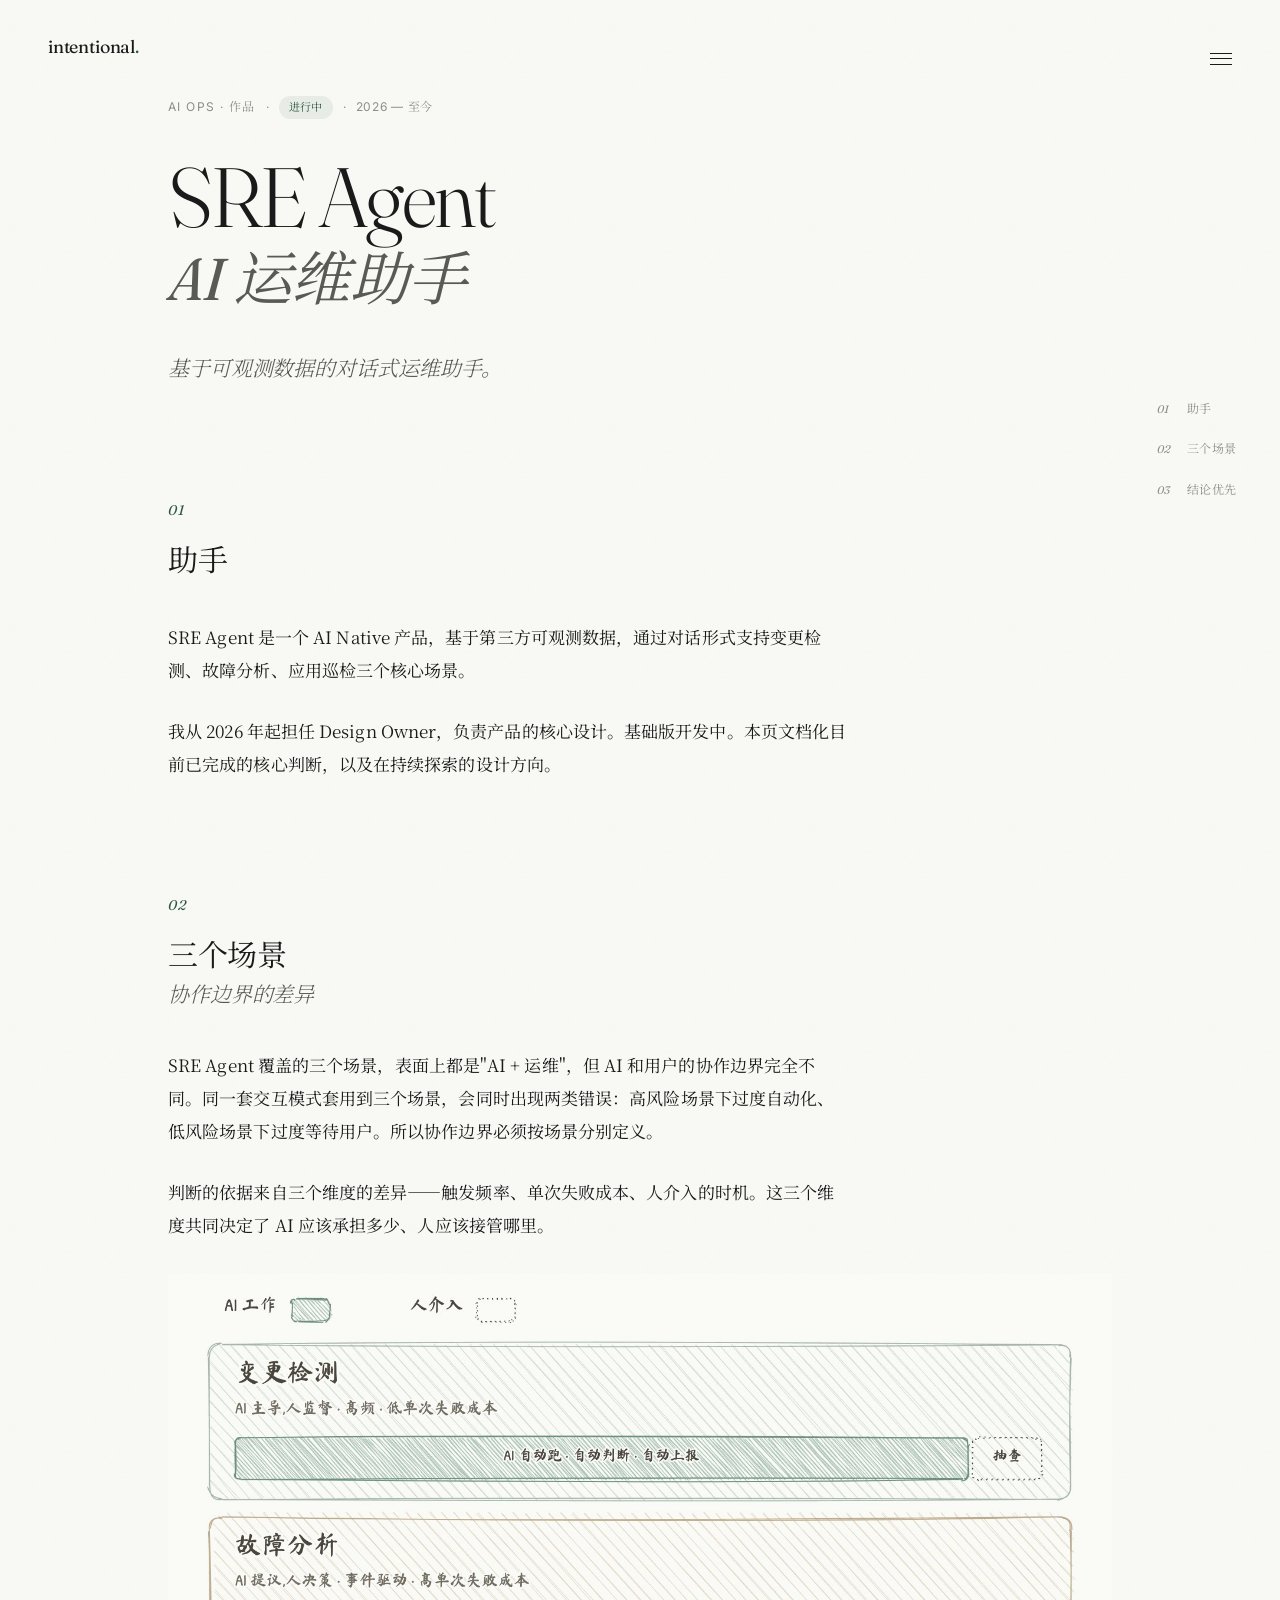
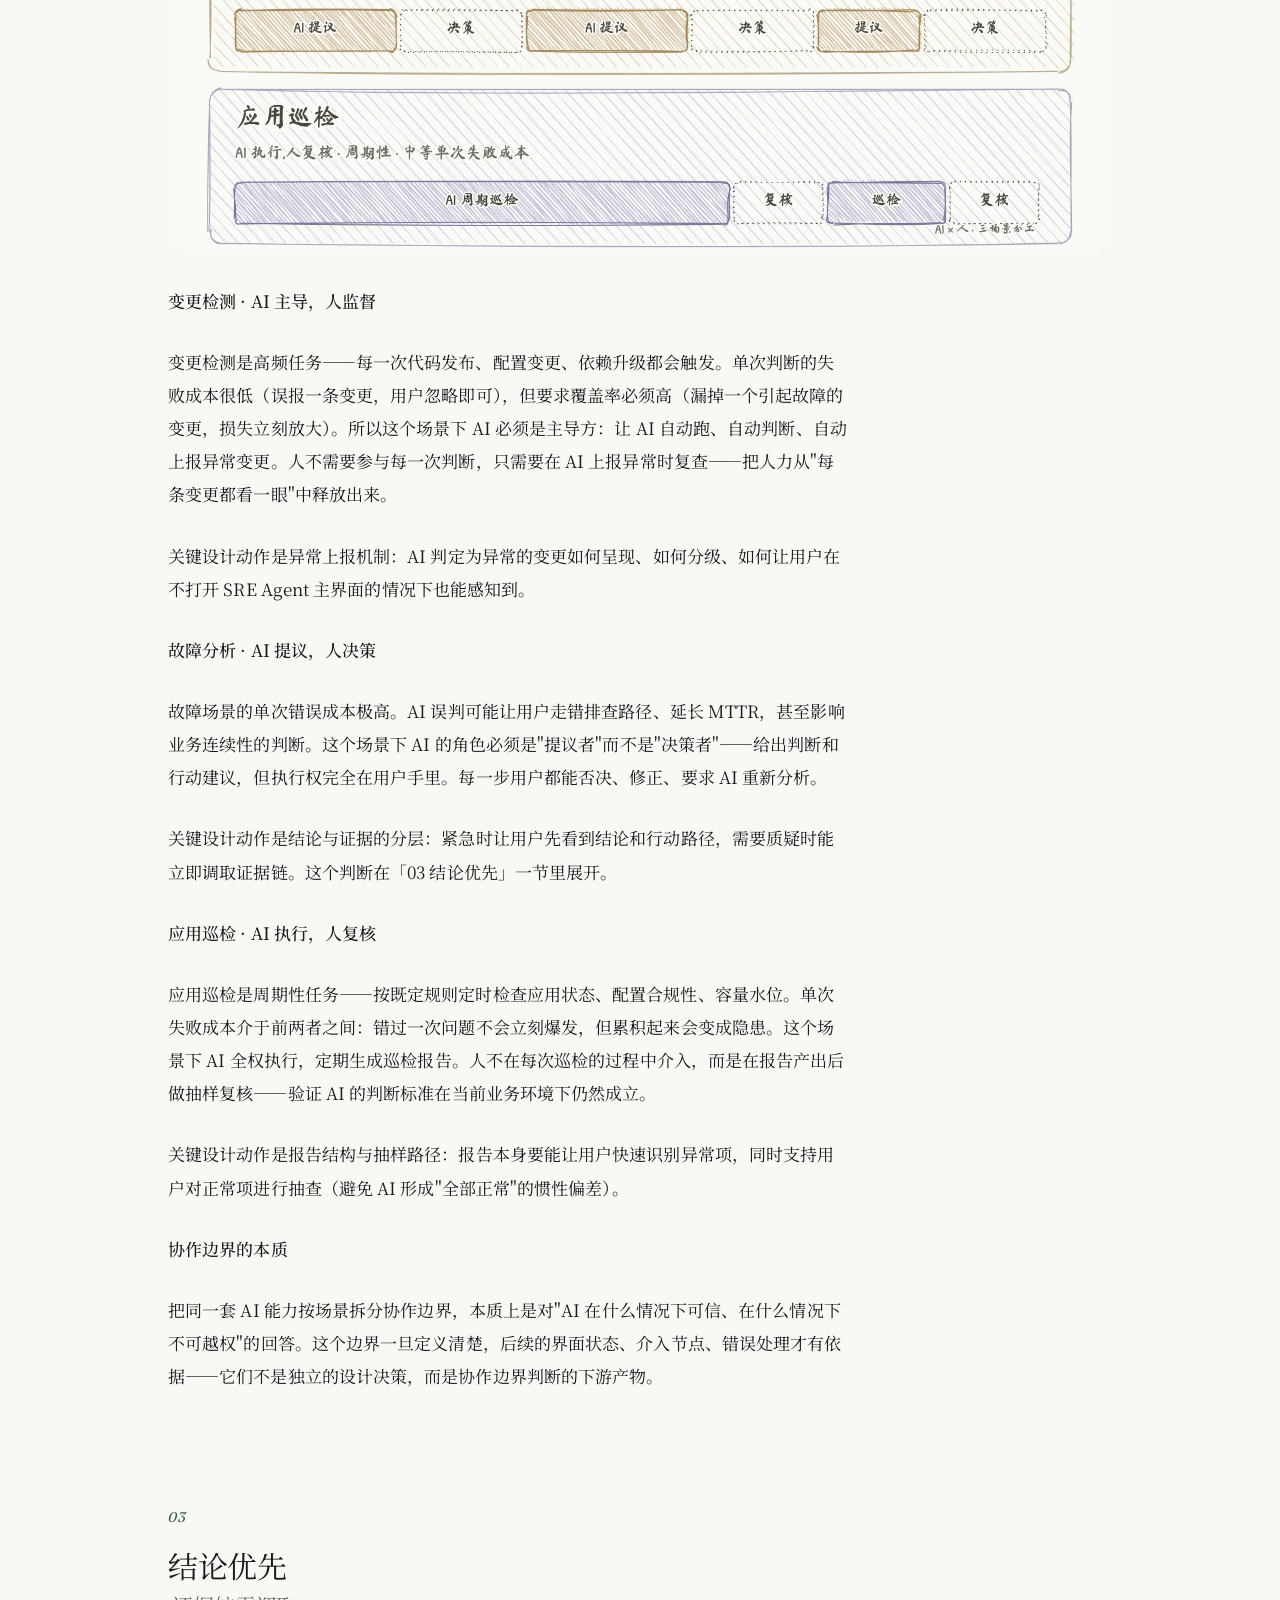
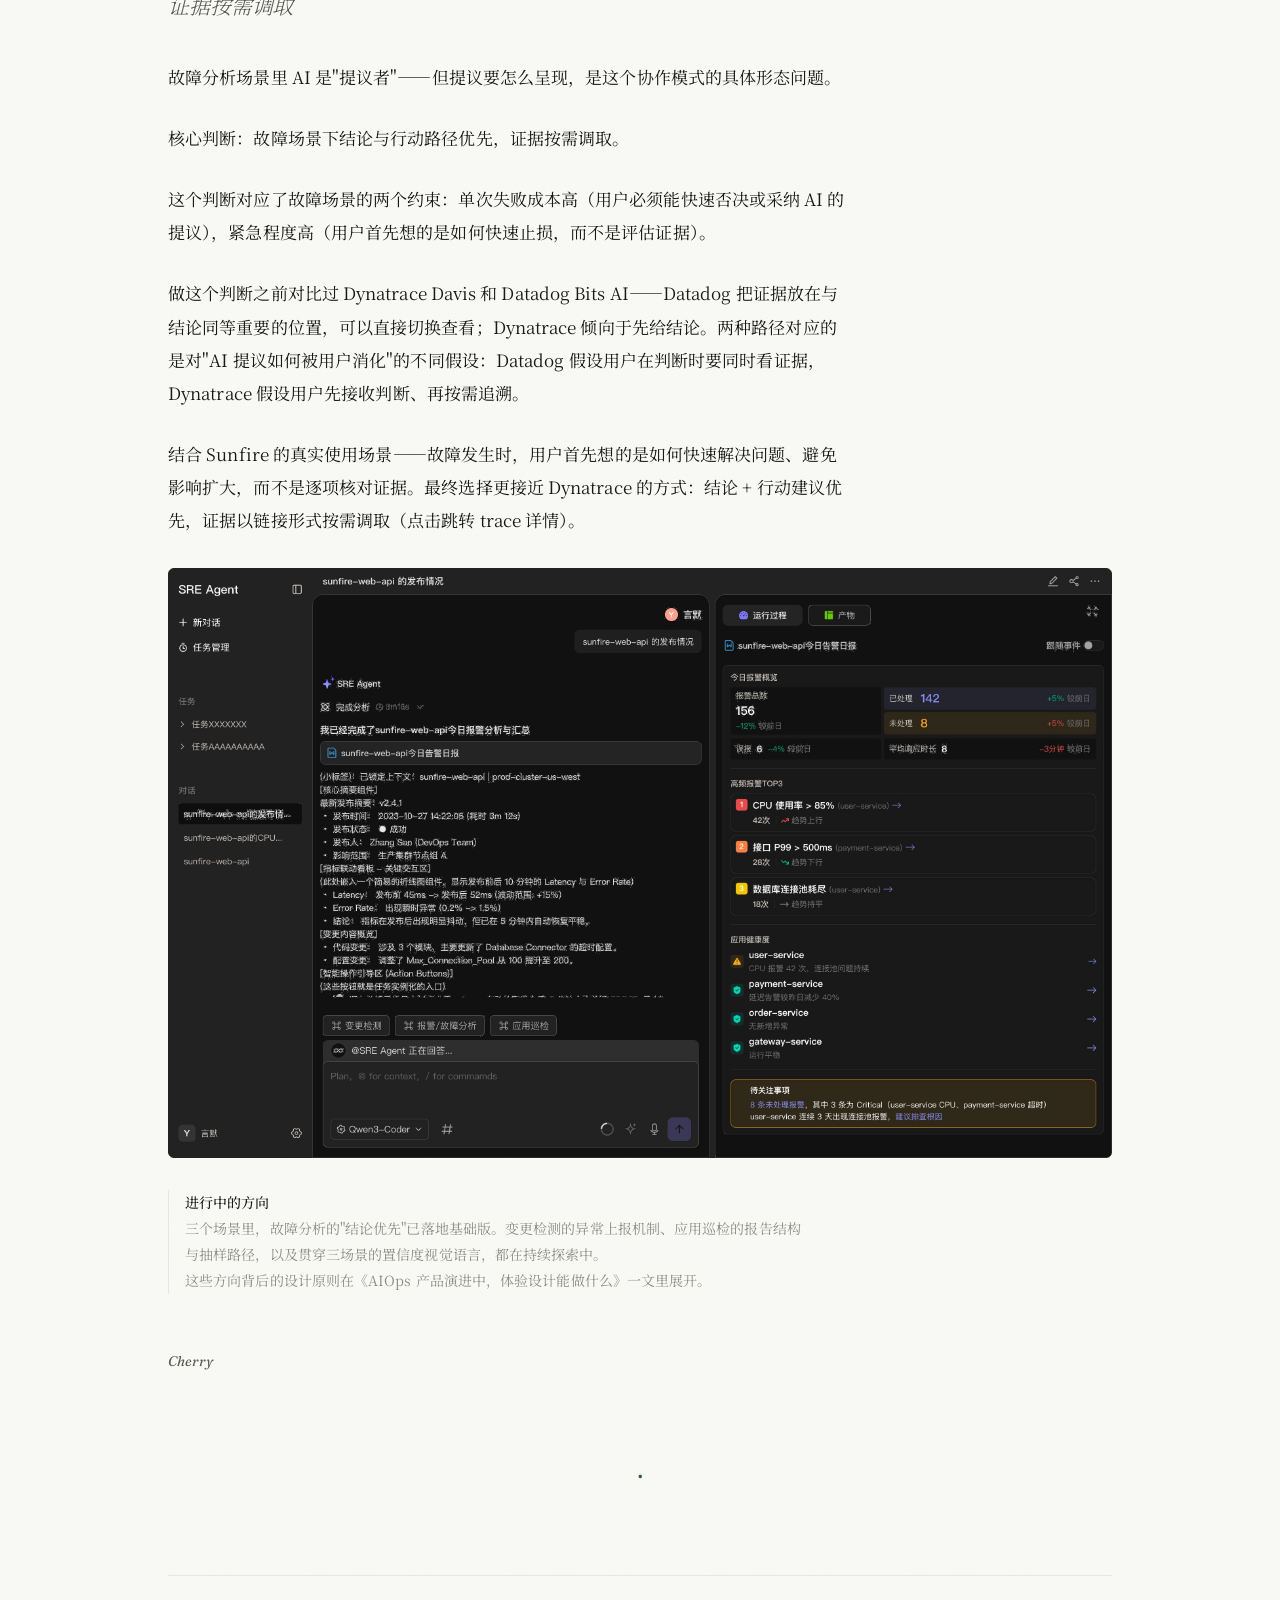
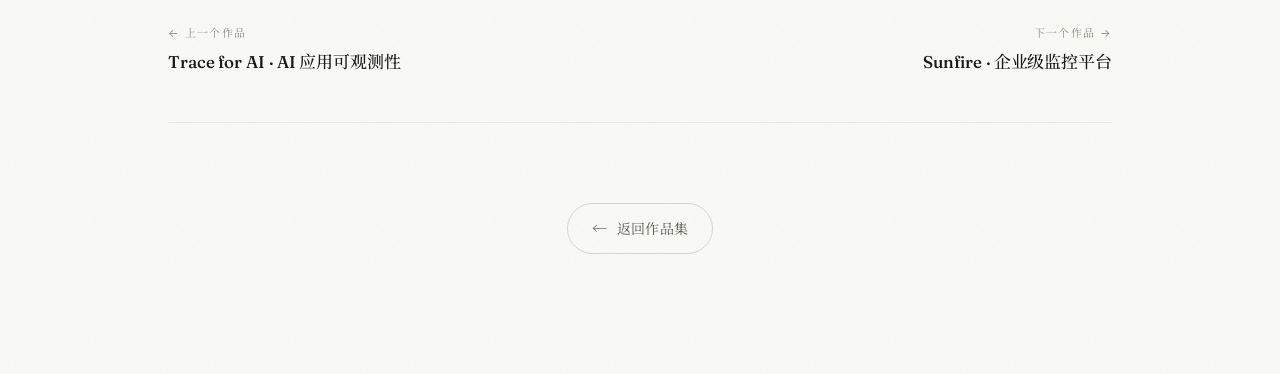
==== work/sre-agent.html @ ab7e5577 "Add files via upload" ====
<!DOCTYPE html>
<html lang="zh-CN">
<head>
  <meta charset="UTF-8">
  <meta name="viewport" content="width=device-width, initial-scale=1.0">
  <title>SRE Agent · AI 运维助手 · Cherry Ye</title>
  <meta name="description" content="基于可观测数据的对话式运维助手。重点设计 AI 结论与行动路径的可信表达。">
  <link rel="stylesheet" href="../assets/style.css">
</head>
<body id="top" class="article-body" data-progress="true">

  <!-- Navigation -->
  <nav class="nav" id="nav">
    <div class="container nav-inner">
      <a href="../index.html#top" class="nav-logo">
        <span class="nav-logo-en">intentional<span class="accent-dot">.</span></span>
        <span class="nav-logo-zh">充满意向的设计</span>
      </a>
      <button class="menu-toggle" id="menuToggle" aria-label="打开菜单" aria-expanded="false">
        <span></span>
        <span></span>
        <span></span>
      </button>
    </div>
  </nav>

  <!-- Floating menu overlay -->
  <div class="menu-overlay" id="menuOverlay" aria-hidden="true">
    <span class="menu-label">导航 / Menu</span>
    <div class="menu-center">
      <div class="menu-items">
        <a href="../index.html#top" class="menu-item">
          <span class="menu-zh">首页</span>
          <span class="menu-en">Home</span>
        </a>
        <a href="../index.html#work" class="menu-item">
          <span class="menu-zh">作品</span>
          <span class="menu-en">Work</span>
        </a>
        <a href="../index.html#writing" class="menu-item">
          <span class="menu-zh">文章</span>
          <span class="menu-en">Writing</span>
        </a>
        <a href="../index.html#about" class="menu-item">
          <span class="menu-zh">关于</span>
          <span class="menu-en">About</span>
        </a>
      </div>
    </div>
  </div>

  <!-- Right side TOC -->
  <aside class="article-toc work-toc" id="articleToc" aria-label="项目章节导航">
    <ul class="toc-list">
      <li><a href="#chapter-1" class="toc-link" data-target="chapter-1"><span class="toc-num">01</span><span class="toc-text">助手</span></a></li>
      <li><a href="#chapter-2" class="toc-link" data-target="chapter-2"><span class="toc-num">02</span><span class="toc-text">三个场景</span></a></li>
      <li><a href="#chapter-3" class="toc-link" data-target="chapter-3"><span class="toc-num">03</span><span class="toc-text">结论优先</span></a></li>
    </ul>
  </aside>

  <!-- Article -->
  <article class="article work-detail">
    <div class="article-container">

      <!-- Project Meta -->
      <div class="article-meta work-meta-row">
        <span class="article-category">AI Ops · 作品</span>
        <span class="meta-divider">·</span>
        <span class="meta-status">进行中</span>
        <span class="meta-divider">·</span>
        <span class="meta-time">2026 — 至今</span>
      </div>

      <!-- Title -->
      <h1 class="article-title">
        SRE Agent<br>
        <span class="article-title-sub">AI 运维助手</span>
      </h1>

      <!-- Lead -->
      <p class="article-lead">
        基于可观测数据的对话式运维助手。
      </p>

      <!-- Body -->
      <div class="article-body-content">

        <!-- Chapter 01 · 助手 -->
        <div class="judgment" id="chapter-1">
          <div class="judgment-number">01</div>
          <h2 class="judgment-title">助手</h2>
        </div>

        <p>SRE Agent 是一个 AI Native 产品，基于第三方可观测数据，通过对话形式支持变更检测、故障分析、应用巡检三个核心场景。</p>

        <p>我从 2026 年起担任 Design Owner，负责产品的核心设计。基础版开发中。本页文档化目前已完成的核心判断，以及在持续探索的设计方向。</p>

        <!-- Chapter 02 · 三个场景 -->
        <div class="judgment" id="chapter-2">
          <div class="judgment-number">02</div>
          <h2 class="judgment-title">三个场景<br><span class="chapter-subtitle">协作边界的差异</span></h2>
        </div>

        <p>SRE Agent 覆盖的三个场景，表面上都是"AI + 运维"，但 AI 和用户的协作边界完全不同。同一套交互模式套用到三个场景，会同时出现两类错误：高风险场景下过度自动化、低风险场景下过度等待用户。所以协作边界必须按场景分别定义。</p>

        <p>判断的依据来自三个维度的差异——触发频率、单次失败成本、人介入的时机。这三个维度共同决定了 AI 应该承担多少、人应该接管哪里。</p>

        <figure class="work-figure work-figure-wide work-figure-clean">
          <img src="../assets/images/work/sre-three-scenarios.png" alt="三个场景的协作边界对比：变更检测 AI 主导人监督、故障分析 AI 提议人决策、应用巡检 AI 执行人复核" loading="lazy">
        </figure>

        <p><strong>变更检测 · AI 主导，人监督</strong></p>

        <p>变更检测是高频任务——每一次代码发布、配置变更、依赖升级都会触发。单次判断的失败成本很低（误报一条变更，用户忽略即可），但要求覆盖率必须高（漏掉一个引起故障的变更，损失立刻放大）。所以这个场景下 AI 必须是主导方：让 AI 自动跑、自动判断、自动上报异常变更。人不需要参与每一次判断，只需要在 AI 上报异常时复查——把人力从"每条变更都看一眼"中释放出来。</p>

        <p>关键设计动作是异常上报机制：AI 判定为异常的变更如何呈现、如何分级、如何让用户在不打开 SRE Agent 主界面的情况下也能感知到。</p>

        <p><strong>故障分析 · AI 提议，人决策</strong></p>

        <p>故障场景的单次错误成本极高。AI 误判可能让用户走错排查路径、延长 MTTR，甚至影响业务连续性的判断。这个场景下 AI 的角色必须是"提议者"而不是"决策者"——给出判断和行动建议，但执行权完全在用户手里。每一步用户都能否决、修正、要求 AI 重新分析。</p>

        <p>关键设计动作是结论与证据的分层：紧急时让用户先看到结论和行动路径，需要质疑时能立即调取证据链。这个判断在「03 结论优先」一节里展开。</p>

        <p><strong>应用巡检 · AI 执行，人复核</strong></p>

        <p>应用巡检是周期性任务——按既定规则定时检查应用状态、配置合规性、容量水位。单次失败成本介于前两者之间：错过一次问题不会立刻爆发，但累积起来会变成隐患。这个场景下 AI 全权执行，定期生成巡检报告。人不在每次巡检的过程中介入，而是在报告产出后做抽样复核——验证 AI 的判断标准在当前业务环境下仍然成立。</p>

        <p>关键设计动作是报告结构与抽样路径：报告本身要能让用户快速识别异常项，同时支持用户对正常项进行抽查（避免 AI 形成"全部正常"的惯性偏差）。</p>

        <p><strong>协作边界的本质</strong></p>

        <p>把同一套 AI 能力按场景拆分协作边界，本质上是对"AI 在什么情况下可信、在什么情况下不可越权"的回答。这个边界一旦定义清楚，后续的界面状态、介入节点、错误处理才有依据——它们不是独立的设计决策，而是协作边界判断的下游产物。</p>

        <!-- Chapter 03 · 结论优先 -->
        <div class="judgment" id="chapter-3">
          <div class="judgment-number">03</div>
          <h2 class="judgment-title">结论优先<br><span class="chapter-subtitle">证据按需调取</span></h2>
        </div>

        <p>故障分析场景里 AI 是"提议者"——但提议要怎么呈现，是这个协作模式的具体形态问题。</p>

        <p>核心判断：故障场景下结论与行动路径优先，证据按需调取。</p>

        <p>这个判断对应了故障场景的两个约束：单次失败成本高（用户必须能快速否决或采纳 AI 的提议），紧急程度高（用户首先想的是如何快速止损，而不是评估证据）。</p>

        <p>做这个判断之前对比过 Dynatrace Davis 和 Datadog Bits AI——Datadog 把证据放在与结论同等重要的位置，可以直接切换查看；Dynatrace 倾向于先给结论。两种路径对应的是对"AI 提议如何被用户消化"的不同假设：Datadog 假设用户在判断时要同时看证据，Dynatrace 假设用户先接收判断、再按需追溯。</p>

        <p>结合 Sunfire 的真实使用场景——故障发生时，用户首先想的是如何快速解决问题、避免影响扩大，而不是逐项核对证据。最终选择更接近 Dynatrace 的方式：结论 + 行动建议优先，证据以链接形式按需调取（点击跳转 trace 详情）。</p>

        <!-- 分析报告页截图 -->
        <figure class="work-figure work-figure-wide work-figure-clean">
          <img src="../assets/images/work/sre-agent-report.png" alt="SRE Agent 分析报告页：结论与行动建议优先，证据链接按需调取，支持跳转 Trace 详情" loading="lazy">
        </figure>

        <p class="aside"><strong>进行中的方向</strong><br>
        三个场景里，故障分析的"结论优先"已落地基础版。变更检测的异常上报机制、应用巡检的报告结构与抽样路径，以及贯穿三场景的置信度视觉语言，都在持续探索中。<br>
        这些方向背后的设计原则在《AIOps 产品演进中，体验设计能做什么》一文里展开。</p>

      </div>


      <!-- Byline -->
      <div class="article-byline article-byline-end">
        <span class="byline-author">Cherry</span>
      </div>

      <!-- Article End -->
      <div class="article-end">
        <span class="end-mark">·</span>
      </div>

      <!-- Prev / Next work nav -->
      <nav class="work-nav" aria-label="作品切换">
        <a href="trace-for-ai.html" class="work-nav-link work-nav-prev">
          <span class="work-nav-direction">← 上一个作品</span>
          <span class="work-nav-title">Trace for AI · AI 应用可观测性</span>
        </a>
        <a href="sunfire.html" class="work-nav-link work-nav-next">
          <span class="work-nav-direction">下一个作品 →</span>
          <span class="work-nav-title">Sunfire · 企业级监控平台</span>
        </a>
      </nav>

      <!-- Back -->
      <div class="article-back">
        <a href="../index.html#work" class="back-link">
          <span class="back-arrow">←</span>
          <span>返回作品集</span>
        </a>
      </div>

    </div>
  </article>

  <script src="../assets/nav.js"></script>
  <script>
    const menuToggle = document.getElementById('menuToggle');
    const menuOverlay = document.getElementById('menuOverlay');

    function openMenu() {
      menuOverlay.classList.add('open');
      menuToggle.classList.add('active');
      menuToggle.setAttribute('aria-expanded', 'true');
      menuOverlay.setAttribute('aria-hidden', 'false');
      document.body.style.overflow = 'hidden';
    }
    function closeMenu() {
      menuOverlay.classList.remove('open');
      menuToggle.classList.remove('active');
      menuToggle.setAttribute('aria-expanded', 'false');
      menuOverlay.setAttribute('aria-hidden', 'true');
      document.body.style.overflow = '';
    }

    menuToggle.addEventListener('click', () => {
      if (menuOverlay.classList.contains('open')) closeMenu();
      else openMenu();
    });

    document.querySelectorAll('.menu-item').forEach(item => {
      item.addEventListener('click', () => setTimeout(closeMenu, 100));
    });

    document.addEventListener('keydown', (e) => {
      if (e.key === 'Escape' && menuOverlay.classList.contains('open')) closeMenu();
    });

    // TOC scroll spy
    const tocLinks = document.querySelectorAll('.toc-link');
    const sections = ['chapter-1', 'chapter-2', 'chapter-3', 'chapter-4']
      .map(id => document.getElementById(id))
      .filter(Boolean);

    function updateActiveSection() {
      const scrollPos = window.scrollY + window.innerHeight * 0.3;
      let activeId = null;
      sections.forEach(section => {
        if (section.offsetTop <= scrollPos) activeId = section.id;
      });
      tocLinks.forEach(link => {
        link.classList.toggle('active', link.dataset.target === activeId);
      });
    }
    window.addEventListener('scroll', updateActiveSection, { passive: true });
    updateActiveSection();
  </script>

</body>
</html>
---- assets/style.css ----
/* ============================================
   Cherry Ye — Personal Site
   ============================================ */

@import url('https://fonts.googleapis.com/css2?family=Fraunces:opsz,wght@9..144,300;9..144,400;9..144,500&family=Inter:wght@400;500&family=Noto+Serif+SC:wght@300;400;500&display=swap');

*, *::before, *::after {
  margin: 0;
  padding: 0;
  box-sizing: border-box;
}

html {
  scroll-behavior: smooth;
  -webkit-font-smoothing: antialiased;
  -moz-osx-font-smoothing: grayscale;
}

body {
  font-family: 'Inter', 'Noto Serif SC', -apple-system, BlinkMacSystemFont, sans-serif;
  font-size: 15px;
  line-height: 1.7;
  color: #1a1a1a;
  background-color: #fafaf7;
  background-image: url("data:image/svg+xml;utf8,<svg xmlns='http://www.w3.org/2000/svg' width='200' height='200'><filter id='n'><feTurbulence type='fractalNoise' baseFrequency='0.85' numOctaves='2' stitchTiles='stitch'/><feColorMatrix values='0 0 0 0 0.1, 0 0 0 0 0.1, 0 0 0 0 0.1, 0 0 0 0.025 0'/></filter><rect width='100%25' height='100%25' filter='url(%23n)'/></svg>");
}

:root {
  --text-primary: #1a1a1a;
  --text-secondary: #5a5a55;
  --text-tertiary: #8e8e87;
  --bg-primary: #fafaf7;
  --bg-elevated: #ffffff;
  --border: rgba(26, 26, 26, 0.08);
  --border-strong: rgba(26, 26, 26, 0.16);
  --accent: #2d5a3d;
  --serif: 'Fraunces', 'Noto Serif SC', Georgia, serif;
  --sans: 'Inter', 'Noto Serif SC', -apple-system, sans-serif;
  --container: 880px;
  --gutter: clamp(24px, 5vw, 48px);
}

.container {
  max-width: var(--container);
  margin: 0 auto;
  padding: 0 var(--gutter);
}

/* === Navigation === */
.nav {
  padding: 32px 0;
  position: fixed;
  top: 0;
  left: 0;
  right: 0;
  background: transparent;
  z-index: 100;
  border-bottom: 0.5px solid transparent;
  transform: translateY(0);
  transition: transform 0.35s ease, background 0.3s, border-color 0.3s;
}

/* Hidden state: 向下滚动时藏起来 */
.nav.hidden {
  transform: translateY(-100%);
}

.nav.scrolled {
  background-color: #fafaf7;
  background-image: url("data:image/svg+xml;utf8,<svg xmlns='http://www.w3.org/2000/svg' width='200' height='200'><filter id='n'><feTurbulence type='fractalNoise' baseFrequency='0.85' numOctaves='2' stitchTiles='stitch'/><feColorMatrix values='0 0 0 0 0.1, 0 0 0 0 0.1, 0 0 0 0 0.1, 0 0 0 0.025 0'/></filter><rect width='100%25' height='100%25' filter='url(%23n)'/></svg>");
  border-bottom-color: var(--border);
}

/* Hover trigger zone: 桌面端鼠标移到顶部 80px 区域唤醒导航 */
.nav-hover-zone {
  position: fixed;
  top: 0;
  left: 0;
  right: 0;
  height: 80px;
  z-index: 99;
  pointer-events: auto;
}

/* === Reading progress bar === */
.reading-progress {
  position: fixed;
  top: 0;
  left: 0;
  height: 1.5px;
  width: 0%;
  background: var(--accent);
  opacity: 0.5;
  z-index: 101;
  transition: width 0.1s linear;
  pointer-events: none;
}

/* Navigation spans full viewport width (logo left, menu right)
   override the .container max-width inside .nav */
.nav .container {
  max-width: none;
  padding: 0 clamp(20px, 4vw, 48px);
}

.nav-inner {
  display: flex;
  justify-content: space-between;
  align-items: baseline;
}

.nav-logo {
  display: inline-flex;
  align-items: baseline;
  text-decoration: none;
  cursor: pointer;
}

.nav-logo-en {
  font-family: var(--serif);
  font-size: clamp(17px, 1.4vw, 21px);
  font-weight: 400;
  letter-spacing: -0.01em;
  color: var(--text-primary);
}

/* === Theme accent: green dot and dash === */
.accent-dot,
.accent-dash {
  color: var(--accent);
}

.nav-logo-zh {
  font-size: 11.5px;
  color: var(--text-tertiary);
  letter-spacing: 0.01em;
  white-space: nowrap;
  overflow: hidden;
  max-width: 0;
  opacity: 0;
  margin-left: 0;
  transition:
    max-width 0.5s cubic-bezier(0.16, 1, 0.3, 1),
    opacity 0.35s ease 0.1s,
    margin-left 0.5s cubic-bezier(0.16, 1, 0.3, 1);
}

.nav-logo:hover .nav-logo-zh {
  max-width: 200px;
  opacity: 1;
  margin-left: 12px;
}

/* Mobile: keep logo minimal, no Chinese reveal on touch devices */
@media (hover: none) {
  .nav-logo-zh {
    display: none;
  }
}

/* === Menu icon === */
.menu-toggle {
  display: flex;
  flex-direction: column;
  gap: 5px;
  padding: 8px;
  margin-right: -8px;
  background: transparent;
  border: 0;
  cursor: pointer;
  position: relative;
  z-index: 110; /* above overlay */
}

.menu-toggle span {
  display: block;
  width: 22px;
  height: 0.5px;
  background: var(--text-primary);
  transition: all 0.3s ease;
}

.menu-toggle.active span:nth-child(1) {
  transform: translateY(5.5px) rotate(45deg);
}

.menu-toggle.active span:nth-child(2) {
  opacity: 0;
}

.menu-toggle.active span:nth-child(3) {
  transform: translateY(-5.5px) rotate(-45deg);
}

/* === Floating menu overlay === */
.menu-overlay {
  position: fixed;
  top: 80px;
  left: 16px;
  right: 16px;
  bottom: 16px;
  background: rgba(250, 250, 247, 0.82);
  backdrop-filter: saturate(180%) blur(24px);
  -webkit-backdrop-filter: saturate(180%) blur(24px);
  border: 0.5px solid rgba(26, 26, 26, 0.06);
  border-radius: 18px;
  z-index: 105;
  box-shadow:
    0 1px 1px rgba(26, 26, 26, 0.02),
    0 8px 24px rgba(26, 26, 26, 0.04);
  display: flex;
  flex-direction: column;
  opacity: 0;
  visibility: hidden;
  transform: translateY(-8px);
  transition: opacity 0.35s cubic-bezier(0.16, 1, 0.3, 1),
              transform 0.35s cubic-bezier(0.16, 1, 0.3, 1),
              visibility 0s linear 0.35s;
}

.menu-overlay.open {
  opacity: 1;
  visibility: visible;
  transform: translateY(0);
  transition: opacity 0.35s cubic-bezier(0.16, 1, 0.3, 1),
              transform 0.35s cubic-bezier(0.16, 1, 0.3, 1),
              visibility 0s linear 0s;
}

.menu-label {
  font-size: 11px;
  letter-spacing: 0.12em;
  text-transform: uppercase;
  color: var(--text-tertiary);
  padding: 24px 28px;
}

.menu-center {
  flex: 1;
  display: flex;
  flex-direction: column;
  justify-content: center;
  align-items: center;
  padding: 0 28px 56px;
}

.menu-items {
  display: flex;
  flex-direction: column;
  width: 100%;
  max-width: 300px;
}

.menu-item {
  display: flex;
  align-items: baseline;
  gap: 10px;
  padding: 16px 4px;
  border-bottom: 0.5px solid rgba(26, 26, 26, 0.08);
  text-decoration: none;
  color: inherit;
  cursor: pointer;
  transition: padding 0.3s ease;
}

.menu-item:last-child {
  border-bottom: 0;
}

.menu-item:hover {
  padding-left: 12px;
}

.menu-zh {
  font-family: var(--serif);
  font-size: 22px;
  font-weight: 400;
  letter-spacing: -0.01em;
  color: var(--text-primary);
  line-height: 1.2;
}

.menu-en {
  font-family: var(--serif);
  font-size: 12px;
  font-style: italic;
  font-weight: 400;
  color: var(--text-tertiary);
  letter-spacing: 0.04em;
  position: relative;
  top: -2px;
}

/* === Hero === */
.hero {
  padding: 120px 0 88px;
  position: relative;
}

.hero-eyebrow {
  font-size: 12px;
  letter-spacing: 0.12em;
  text-transform: uppercase;
  color: var(--text-tertiary);
  margin-bottom: 40px;
  display: flex;
  align-items: center;
  gap: 12px;
}

.hero-eyebrow::before {
  content: '';
  width: 24px;
  height: 0.5px;
  background: var(--text-tertiary);
}

.hero-headline {
  font-family: var(--serif);
  font-size: clamp(34px, 5.5vw, 56px);
  font-weight: 300;
  line-height: 1.18;
  letter-spacing: -0.025em;
  color: var(--text-primary);
  margin-bottom: 36px;
  max-width: 720px;
}

.hero-headline em {
  font-style: italic;
  font-weight: 400;
  margin-left: 0.25em;
}

.hero-sub {
  font-size: 16px;
  line-height: 1.85;
  color: var(--text-secondary);
  max-width: 600px;
  margin-bottom: 48px;
}

.hero-tags {
  display: flex;
  gap: 8px;
  flex-wrap: wrap;
  margin-bottom: 64px;
}

.tag {
  font-size: 12px;
  padding: 6px 14px;
  border: 0.5px solid var(--border-strong);
  border-radius: 100px;
  color: var(--text-secondary);
  letter-spacing: 0.02em;
}

/* === Latest article === */
.latest {
  display: inline-flex;
  align-items: center;
  gap: 14px;
  padding: 14px 22px 14px 18px;
  background: var(--bg-elevated);
  border: 0.5px solid var(--border);
  border-radius: 100px;
  text-decoration: none;
  color: inherit;
  transition: all 0.25s ease;
  max-width: 100%;
}

.latest:hover {
  border-color: var(--border-strong);
  transform: translateY(-1px);
}

.latest-label {
  font-size: 11px;
  letter-spacing: 0.1em;
  text-transform: uppercase;
  color: var(--text-tertiary);
  padding-right: 14px;
  border-right: 0.5px solid var(--border);
  white-space: nowrap;
}

.latest-title {
  font-size: 14px;
  color: var(--text-primary);
  white-space: nowrap;
  overflow: hidden;
  text-overflow: ellipsis;
}

.latest-arrow {
  font-size: 14px;
  color: var(--text-tertiary);
  transition: transform 0.25s;
}

.latest:hover .latest-arrow {
  transform: translateX(3px);
  color: var(--text-primary);
}

/* === Sections === */
.section {
  padding: 96px 0;
  border-top: 0.5px solid var(--border);
}

.section-header {
  display: flex;
  align-items: baseline;
  justify-content: space-between;
  margin-bottom: 56px;
  flex-wrap: wrap;
  gap: 16px;
}

.section-label {
  font-size: 12px;
  letter-spacing: 0.12em;
  text-transform: uppercase;
  color: var(--text-tertiary);
}

.section-intro {
  font-family: var(--serif);
  font-size: 15px;
  font-weight: 300;
  color: var(--text-secondary);
  max-width: 420px;
  text-align: right;
  line-height: 1.65;
  letter-spacing: 0.01em;
}

/* === Work === */
.work-list { display: grid; gap: 0; }

.work-item {
  padding: 40px 0;
  border-top: 0.5px solid var(--border);
  display: grid;
  grid-template-columns: 120px 1fr 180px 24px;
  gap: 32px;
  align-items: center;
  text-decoration: none;
  color: inherit;
  transition: opacity 0.25s;
  position: relative;
}

.work-item:last-child { border-bottom: 0.5px solid var(--border); }

.work-item::before {
  content: '';
  position: absolute;
  left: -16px;
  top: 0;
  bottom: 0;
  width: 2px;
  background: var(--text-primary);
  opacity: 0;
  transition: opacity 0.25s;
}

.work-item:hover::before { opacity: 1; }
.work-item:hover .work-title { transform: translateX(4px); }
.work-item:hover .work-thumb { transform: translateY(-2px); border-color: var(--border-strong); }

.work-meta {
  display: flex;
  flex-direction: column;
  gap: 10px;
  padding-top: 4px;
}

.work-type {
  font-size: 12px;
  color: var(--text-tertiary);
  letter-spacing: 0.04em;
  text-transform: uppercase;
}

.work-status {
  font-size: 11px;
  padding: 3px 10px;
  border-radius: 100px;
  background: rgba(26, 26, 26, 0.05);
  color: var(--text-secondary);
  align-self: flex-start;
  letter-spacing: 0.02em;
}

.work-status.live {
  background: rgba(33, 92, 51, 0.08);
  color: #2d5a3d;
}

.work-content { min-width: 0; }

.work-title {
  font-family: var(--serif);
  font-size: 26px;
  font-weight: 400;
  line-height: 1.25;
  color: var(--text-primary);
  margin-bottom: 14px;
  letter-spacing: -0.015em;
  transition: transform 0.25s ease;
}

.work-desc {
  font-size: 14.5px;
  line-height: 1.7;
  color: var(--text-secondary);
}

.work-thumb {
  width: 100%;
  aspect-ratio: 16 / 10;
  border-radius: 6px;
  background: var(--bg-elevated);
  border: 0.5px solid var(--border);
  overflow: hidden;
  position: relative;
  transition: all 0.3s ease;
}

.work-thumb img {
  width: 100%;
  height: 100%;
  object-fit: cover;
  display: block;
}

/* Placeholder for missing images */
.work-thumb-placeholder {
  width: 100%;
  height: 100%;
  display: flex;
  align-items: center;
  justify-content: center;
  font-size: 11px;
  color: var(--text-tertiary);
  letter-spacing: 0.04em;
  text-transform: uppercase;
  background: repeating-linear-gradient(
    45deg,
    transparent,
    transparent 8px,
    rgba(26,26,26,0.025) 8px,
    rgba(26,26,26,0.025) 16px
  );
}

.work-arrow {
  font-family: var(--serif);
  font-size: 20px;
  color: var(--text-tertiary);
  transition: all 0.25s;
}

.work-item:hover .work-arrow {
  color: var(--text-primary);
  transform: translate(2px, -2px);
}

/* === Writing === */
.writing-list { display: grid; gap: 0; }

.writing-item {
  padding: 28px 0;
  border-top: 0.5px solid var(--border);
  display: grid;
  grid-template-columns: 1fr auto;
  gap: 24px;
  align-items: center;
  text-decoration: none;
  color: inherit;
  transition: all 0.25s;
}

.writing-item:last-child { border-bottom: 0.5px solid var(--border); }
.writing-item:hover .writing-title { color: var(--text-secondary); }

.writing-title {
  font-family: var(--serif);
  font-size: 20px;
  font-weight: 400;
  line-height: 1.35;
  color: var(--text-primary);
  margin-bottom: 6px;
  letter-spacing: -0.01em;
  transition: color 0.25s;
}

.writing-sub {
  font-size: 13px;
  color: var(--text-tertiary);
  letter-spacing: 0.02em;
}

.writing-status {
  font-size: 11px;
  padding: 3px 10px;
  border-radius: 100px;
  background: rgba(26, 26, 26, 0.05);
  color: var(--text-secondary);
  letter-spacing: 0.02em;
  white-space: nowrap;
}

.writing-status.new {
  background: rgba(33, 92, 51, 0.08);
  color: #2d5a3d;
}

/* === Design Philosophy === */
.philosophy {
  padding: 16px 0 64px;
  margin-bottom: 64px;
  border-bottom: 0.5px solid var(--border);
}

.philosophy-label {
  font-size: 12px;
  letter-spacing: 0.12em;
  text-transform: uppercase;
  color: var(--text-tertiary);
  margin-bottom: 32px;
  display: flex;
  align-items: center;
  gap: 12px;
}

.philosophy-label::before {
  content: '';
  width: 24px;
  height: 0.5px;
  background: var(--text-tertiary);
}

.philosophy-keyword {
  font-family: var(--serif);
  font-size: clamp(40px, 5vw, 56px);
  font-weight: 300;
  letter-spacing: -0.03em;
  color: var(--text-primary);
  margin-bottom: 48px;
  line-height: 1;
}

.philosophy-process {
  display: flex;
  flex-direction: column;
  gap: 6px;
  max-width: 520px;
}

.process-line {
  font-family: var(--serif);
  font-size: 22px;
  font-weight: 300;
  line-height: 1.55;
  color: var(--text-primary);
  letter-spacing: -0.005em;
}

.process-line.last {
  font-style: italic;
  font-weight: 400;
  color: #2d5a3d;
  margin-top: 8px;
}

/* === About === */
.about-grid {
  display: grid;
  grid-template-columns: 1fr 1fr;
  gap: 80px;
}

.about-block h3 {
  font-size: 12px;
  letter-spacing: 0.12em;
  text-transform: uppercase;
  color: var(--text-tertiary);
  font-weight: 400;
  margin-bottom: 24px;
}

.exp-item {
  margin-bottom: 24px;
  padding-bottom: 24px;
  border-bottom: 0.5px solid var(--border);
}

.exp-item:last-child {
  border-bottom: 0;
  margin-bottom: 0;
  padding-bottom: 0;
}

.exp-role {
  font-family: var(--serif);
  font-size: 17px;
  font-weight: 400;
  color: var(--text-primary);
  margin-bottom: 4px;
  letter-spacing: -0.005em;
}

.exp-meta {
  font-size: 13px;
  color: var(--text-tertiary);
  line-height: 1.6;
}

.skills-text {
  font-size: 14.5px;
  line-height: 1.85;
  color: var(--text-secondary);
}

.skills-text strong {
  font-weight: 500;
  color: var(--text-primary);
}

.skills-learning {
  font-size: 13px;
  color: var(--text-tertiary);
  letter-spacing: 0.01em;
}

.skills-divider {
  height: 0.5px;
  background: var(--border);
  margin: 24px 0;
}

.edu-text {
  font-size: 13px;
  line-height: 1.8;
  color: var(--text-tertiary);
}

/* === Footer === */
.footer {
  padding: 80px 0 56px;
  border-top: 0.5px solid var(--border);
}

.footer-pitch {
  font-family: var(--serif);
  font-size: clamp(20px, 2.4vw, 24px);
  font-weight: 300;
  line-height: 1.5;
  color: var(--text-primary);
  margin-bottom: 48px;
  max-width: 600px;
  letter-spacing: -0.005em;
}

.footer-row {
  display: flex;
  justify-content: space-between;
  align-items: baseline;
  flex-wrap: wrap;
  gap: 24px;
}

.footer-contact {
  display: flex;
  gap: 32px;
  align-items: baseline;
  flex-wrap: wrap;
}

.footer-contact a {
  font-size: 14px;
  color: var(--text-primary);
  text-decoration: none;
  border-bottom: 0.5px solid var(--border-strong);
  padding-bottom: 2px;
  transition: border-color 0.2s;
}

.footer-contact a:hover { border-color: var(--text-primary); }

.footer-note {
  font-size: 12px;
  color: var(--text-tertiary);
  letter-spacing: 0.02em;
}

/* === Section transition === */
.transition {
  padding: 80px 0;
  display: flex;
  flex-direction: column;
  align-items: flex-start;
  gap: 24px;
  border-top: 0.5px solid var(--border);
}

.transition-mark {
  width: 24px;
  height: 0.5px;
  background: var(--text-tertiary);
}

.transition-text {
  font-family: var(--serif);
  font-size: 18px;
  font-style: italic;
  font-weight: 300;
  line-height: 1.6;
  color: #8a8a82;
  max-width: 480px;
  letter-spacing: -0.005em;
}

.transition-arrow {
  font-family: var(--serif);
  font-size: 18px;
  color: var(--text-tertiary);
  margin-top: 4px;
}

/* The section right after a transition should not duplicate the top border */
.container:has(.transition) + .section {
  border-top: 0;
}

/* ============================================
   Article Page (文章详情页)
   ============================================ */

.article-body {
  /* 文章页背景与首页完全一致 */
}

.article {
  padding: 96px 0 120px;
}

/* Article container:
   - 外层版心 1040px，给图、标题撑满的空间
   - 正文段落（.article-body-content > p）保持 680px 阅读宽度
   - 文字不占满全行，向左偏移，留出右侧呼吸空间 */
.article-container {
  max-width: 1040px;
  margin: 0 auto;
  padding: 0 var(--gutter);
}

/* 正文段落与子标题：保持窄行宽，左对齐（不居中）
   产生编辑式"轴线偏左"的版面 */
.article-body-content > p,
.article-body-content .sub-heading,
.article-closing > p {
  max-width: 680px;
  margin-left: 0;
  margin-right: 0;
}

/* === Article Meta === */
.article-meta {
  margin-bottom: 32px;
}

.article-category {
  font-size: 12px;
  letter-spacing: 0.12em;
  text-transform: uppercase;
  color: var(--text-tertiary);
}

/* === Title === */
.article-title {
  font-family: var(--serif);
  font-size: clamp(28px, 3.5vw, 40px);
  font-weight: 300;
  line-height: 1.25;
  letter-spacing: -0.02em;
  color: var(--text-primary);
  margin-bottom: 32px;
  max-width: 720px;
}

/* 作品页标题独立放大 —— 让作品名成为视觉雕塑 */
.work-detail .article-title {
  font-size: clamp(44px, 7.5vw, 84px);
  line-height: 1.1;
  letter-spacing: -0.03em;
  max-width: 900px;
  margin-bottom: 40px;
}

.article-title-sub {
  font-style: italic;
  font-weight: 400;
  color: var(--text-secondary);
  display: block;
  margin-top: 4px;
  font-size: 0.7em;
  letter-spacing: -0.015em;
}

/* === Lead === */
.article-lead {
  font-family: var(--serif);
  font-size: 21px;
  font-weight: 300;
  font-style: italic;
  line-height: 1.6;
  color: var(--text-secondary);
  margin-bottom: 40px;
  letter-spacing: -0.005em;
  max-width: 680px;
}

/* === Byline === */
.article-byline {
  display: flex;
  align-items: baseline;
  gap: 10px;
  font-size: 13px;
  color: var(--text-tertiary);
  letter-spacing: 0.02em;
  padding-bottom: 56px;
  border-bottom: 0.5px solid var(--border);
  margin-bottom: 64px;
}

.byline-author {
  font-family: var(--serif);
  font-size: 15px;
  font-weight: 500;
  color: var(--text-primary);
  letter-spacing: -0.005em;
}

.byline-sep {
  color: var(--text-tertiary);
}

.byline-date {
  font-size: 13px;
}

/* === Byline at end of article === */
.article-byline-end {
  border-bottom: 0;
  padding-bottom: 0;
  margin-bottom: 0;
  margin-top: 56px;
  justify-content: flex-start;
}

.article-byline-end .byline-author {
  font-style: italic;
  font-weight: 400;
  color: var(--text-secondary);
  font-size: 14px;
}

.article-byline-end .byline-date {
  color: var(--text-tertiary);
  font-size: 12px;
}

/* === Body content === */
.article-body-content {
  font-family: 'Noto Serif SC', 'Fraunces', Georgia, serif;
  font-size: 17px;
  line-height: 1.95;
  color: var(--text-primary);
  letter-spacing: 0.005em;
}

.article-body-content p {
  margin-bottom: 28px;
}

.article-body-content p strong {
  font-weight: 500;
  color: var(--text-primary);
}

/* === Article list (编辑式列表，用 "—" 作 marker，无缩进) === */
.article-body-content ul.article-list {
  list-style: none;
  padding-left: 0;
  margin: -8px 0 28px;
  max-width: 680px;
}

.article-body-content ul.article-list > li {
  font-family: var(--serif);
  font-size: 17px;
  line-height: 1.75;
  color: var(--text-primary);
  position: relative;
  padding-left: 24px;
  margin-bottom: 12px;
  letter-spacing: -0.005em;
}

.article-body-content ul.article-list > li::before {
  content: "—";
  position: absolute;
  left: 0;
  top: 0;
  color: var(--text-tertiary);
}

/* === Judgment headers (01 / 02 / 03) === */
.judgment {
  margin: 88px 0 40px;
  padding-top: 24px;
  max-width: 820px;
}

.judgment-number {
  font-family: var(--serif);
  font-size: 14px;
  font-weight: 400;
  font-style: italic;
  color: var(--accent);
  letter-spacing: 0.04em;
  margin-bottom: 16px;
}

.judgment-title {
  font-family: var(--serif);
  font-size: 30px;
  font-weight: 400;
  line-height: 1.3;
  letter-spacing: -0.015em;
  color: var(--text-primary);
  margin: 0;
}

/* === Callout (左侧暗绿色竖线引用块) === */
.article-callout {
  font-family: var(--serif);
  font-size: 18px;
  font-weight: 400;
  line-height: 1.7;
  color: var(--text-primary);
  border-left: 2px solid var(--accent);
  padding: 8px 0 8px 24px;
  margin: 40px 0 40px;
  font-style: normal;
  letter-spacing: -0.005em;
}

/* === Closing === */
.article-closing {
  margin-top: 96px;
  padding-top: 56px;
  border-top: 0.5px solid var(--border);
}

.closing-title {
  font-family: var(--serif);
  font-size: 22px;
  font-weight: 400;
  font-style: italic;
  color: var(--text-secondary);
  margin: 0 0 28px;
  letter-spacing: -0.005em;
}

.article-emphasis {
  font-family: var(--serif);
  font-size: 19px;
  font-weight: 400;
  line-height: 1.7;
  color: var(--text-primary);
  border-left: 2px solid var(--accent);
  padding: 8px 0 8px 24px;
  margin: 36px 0;
  letter-spacing: -0.005em;
}

/* === Article End mark === */
.article-end {
  margin: 80px 0 56px;
  text-align: center;
}

.end-mark {
  font-family: var(--serif);
  font-size: 24px;
  color: var(--accent);
}

/* === Back link === */
.article-back {
  display: flex;
  justify-content: center;
  padding-top: 24px;
}

.back-link {
  display: inline-flex;
  align-items: center;
  gap: 10px;
  font-size: 14px;
  color: var(--text-secondary);
  text-decoration: none;
  letter-spacing: 0.02em;
  padding: 12px 24px;
  border: 0.5px solid var(--border-strong);
  border-radius: 100px;
  transition: all 0.25s;
}

.back-link:hover {
  border-color: var(--text-primary);
  color: var(--text-primary);
  transform: translateX(-2px);
}

.back-arrow {
  font-family: var(--serif);
  font-size: 15px;
  transition: transform 0.25s;
}

.back-link:hover .back-arrow {
  transform: translateX(-3px);
}

/* === Article TOC (floating right anchor nav) === */
.article-toc {
  position: fixed;
  top: 50%;
  right: max(32px, calc((100vw - 680px) / 2 - 200px));
  transform: translateY(-50%);
  z-index: 50;
  pointer-events: auto;
}

.toc-list {
  list-style: none;
  margin: 0;
  padding: 0;
  display: flex;
  flex-direction: column;
  gap: 4px;
}

.toc-list li {
  list-style: none;
}

.toc-link {
  display: flex;
  align-items: baseline;
  gap: 12px;
  padding: 8px 4px;
  text-decoration: none;
  font-size: 12px;
  color: var(--text-tertiary);
  letter-spacing: 0.02em;
  transition: all 0.25s;
  position: relative;
}

.toc-num {
  font-family: var(--serif);
  font-size: 11px;
  font-style: italic;
  color: var(--text-tertiary);
  letter-spacing: 0.04em;
  min-width: 18px;
  transition: color 0.25s;
}

.toc-text {
  font-size: 12px;
  letter-spacing: 0.02em;
  transition: color 0.25s;
}

.toc-link:hover {
  padding-left: 12px;
}

.toc-link:hover .toc-text,
.toc-link:hover .toc-num {
  color: var(--text-primary);
}

.toc-link.active .toc-num {
  color: var(--accent);
  font-style: italic;
  font-weight: 500;
}

.toc-link.active .toc-text {
  color: var(--text-primary);
  font-weight: 500;
}

/* Hide TOC on narrower viewports where there's no room */
@media (max-width: 1100px) {
  .article-toc {
    display: none;
  }
}

/* ============================================
   Work Detail Page (作品详情页)
   继承文章页的字体和排版，添加图片节奏元素
   ============================================ */

/* Project meta row */
.work-meta-row {
  display: flex;
  gap: 10px;
  align-items: baseline;
  flex-wrap: wrap;
}

.meta-divider {
  color: var(--text-tertiary);
  font-size: 12px;
}

.meta-status {
  font-size: 11px;
  padding: 2px 10px;
  border-radius: 100px;
  background: rgba(33, 92, 51, 0.08);
  color: var(--accent);
  letter-spacing: 0.02em;
}

.meta-time {
  font-size: 12px;
  letter-spacing: 0.06em;
  color: var(--text-tertiary);
  text-transform: uppercase;
}

/* Chapter subtitle (smaller line below number+title) */
.chapter-subtitle {
  display: block;
  font-style: italic;
  font-weight: 300;
  font-size: 0.7em;
  color: var(--text-secondary);
  margin-top: 6px;
  letter-spacing: -0.005em;
}

/* Sub heading inside chapter */
.sub-heading {
  font-family: var(--serif);
  font-size: 19px;
  font-weight: 500;
  line-height: 1.4;
  color: var(--text-primary);
  margin: 48px 0 16px;
  letter-spacing: -0.005em;
}

/* === Figures (image/diagram containers) === */
.work-hero {
  margin: 56px 0 80px;
}

.work-figure {
  margin: 64px 0;
  /* 默认是容器宽度（1040px max） */
}

/* 让宽图明确撑满（其实就是当前默认行为，但保留语义） */
.work-figure-wide {
  width: 100%;
}

/* 让普通图限制在 680px 内并左对齐 */
.work-figure-narrow {
  max-width: 680px;
  margin-left: 0;
  margin-right: 0;
}

/* 让某图靠右对齐（突破规整感） */
.work-figure-right {
  max-width: 720px;
  margin-left: auto;
  margin-right: 0;
}

.figure-caption {
  font-family: var(--serif);
  font-size: 13px;
  font-style: italic;
  color: var(--text-tertiary);
  margin-top: 12px;
  line-height: 1.5;
  letter-spacing: 0;
  text-align: center;
}

/* === Hero image placeholder === */
.hero-placeholder {
  width: 100%;
  aspect-ratio: 16/9;
  border-radius: 8px;
  background: var(--bg-elevated);
  border: 0.5px solid var(--border);
  position: relative;
  display: flex;
  align-items: center;
  justify-content: center;
  overflow: hidden;
}

.hero-placeholder::before {
  content: '';
  position: absolute;
  inset: 0;
  background-image: repeating-linear-gradient(
    45deg,
    transparent,
    transparent 10px,
    rgba(26, 26, 26, 0.025) 10px,
    rgba(26, 26, 26, 0.025) 20px
  );
}

.placeholder-label {
  font-size: 12px;
  color: var(--text-tertiary);
  letter-spacing: 0.06em;
  text-transform: uppercase;
  position: relative;
  z-index: 1;
}

/* === Compare diagram (传统 vs AI) === */
.diagram-compare {
  display: grid;
  grid-template-columns: 1fr 1fr;
  gap: 24px;
  padding: 36px 24px;
  background: var(--bg-elevated);
  border: 0.5px solid var(--border);
  border-radius: 8px;
}

@media (max-width: 720px) {
  .diagram-compare {
    grid-template-columns: 1fr;
    padding: 24px 20px;
  }
}

.diagram-side {
  display: flex;
  flex-direction: column;
  gap: 16px;
}

.diagram-side-label {
  font-size: 11px;
  letter-spacing: 0.12em;
  text-transform: uppercase;
  color: var(--text-tertiary);
  text-align: center;
}

.diagram-content {
  background: var(--bg-primary);
  border-radius: 6px;
  padding: 20px 16px;
  flex: 1;
  display: flex;
  flex-direction: column;
  justify-content: center;
  min-height: 180px;
}

.diagram-spans {
  display: flex;
  flex-direction: column;
  gap: 6px;
  margin-bottom: 16px;
}

.span-bar {
  height: 6px;
  border-radius: 2px;
  background: rgba(26, 26, 26, 0.18);
}

.span-bar.mini {
  height: 4px;
  flex: 1;
  background: rgba(26, 26, 26, 0.18);
}

.span-bar.mini.accent {
  background: rgba(33, 92, 51, 0.5);
}

.span-bar.mini.accent-warn {
  background: rgba(168, 109, 49, 0.55);
}

.diagram-loops {
  display: flex;
  flex-direction: column;
  gap: 10px;
  margin-bottom: 16px;
}

.loop-row {
  display: flex;
  align-items: center;
  gap: 12px;
}

.loop-label {
  font-size: 10px;
  color: var(--text-tertiary);
  letter-spacing: 0.04em;
  min-width: 60px;
}

.loop-bars {
  display: flex;
  gap: 4px;
  flex: 1;
  padding-left: 8px;
  border-left: 1px solid rgba(33, 92, 51, 0.25);
}

.diagram-note {
  font-family: var(--serif);
  font-size: 11.5px;
  font-style: italic;
  color: var(--text-tertiary);
  text-align: center;
  letter-spacing: -0.005em;
  line-height: 1.5;
}

/* === Funnel diagram (下穿路径) === */
.diagram-funnel {
  padding: 0;
  display: flex;
  flex-direction: column;
  align-items: flex-start;
  gap: 8px;
  max-width: 480px;
  margin-left: 0;
}

.funnel-level {
  display: flex;
  align-items: center;
  gap: 16px;
  padding: 14px 20px;
  background: var(--bg-elevated);
  border-radius: 6px;
  width: 100%;
  border: 0.5px solid var(--border);
}

.funnel-level-1 { }
.funnel-level-2 { margin-left: 24px; }
.funnel-level-3 {
  margin-left: 48px;
  border-color: rgba(33, 92, 51, 0.35);
}

.funnel-icon {
  font-size: 18px;
  width: 28px;
  text-align: center;
  opacity: 0.7;
}

.funnel-info { flex: 1; }

.funnel-name {
  font-family: var(--serif);
  font-size: 15px;
  font-weight: 500;
  color: var(--text-primary);
  letter-spacing: -0.005em;
  margin-bottom: 2px;
}

.funnel-desc {
  font-size: 12px;
  color: var(--text-tertiary);
  letter-spacing: 0.01em;
}

.funnel-arrow {
  font-family: var(--serif);
  font-size: 11px;
  font-style: italic;
  color: var(--accent);
  letter-spacing: 0.04em;
  padding-left: 12px;
}

/* Placeholder chapter (尚未完成的章节) */
.chapter-placeholder + .placeholder-text {
  font-family: var(--serif);
  font-size: 14px;
  font-style: italic;
  color: var(--text-tertiary);
  background: rgba(26, 26, 26, 0.025);
  padding: 24px 28px;
  border-radius: 6px;
  border-left: 2px dashed var(--border-strong);
  margin: 24px 0 56px;
  line-height: 1.7;
}

/* TOC variant for work pages
   - 作品页版心 1040px，锚点位置要相应右移
   - 视口宽度增大时，锚点和作品内容的留白也跟着增大 */
.work-toc {
  right: max(32px, calc((100vw - 1040px) / 2 - 80px));
}

/* === 衬线层级图（取代 emoji funnel） === */
.diagram-levels {
  max-width: 520px;
  margin-left: 0;
  padding: 8px 0;
}

.level {
  display: flex;
  align-items: flex-start;
  gap: 20px;
  padding: 14px 0;
}

.level-1 { padding-left: 0; }
.level-2 { padding-left: 28px; }
.level-3 { padding-left: 56px; }

.level-marker {
  font-family: var(--serif);
  font-size: 11px;
  font-style: italic;
  color: var(--text-tertiary);
  letter-spacing: 0.06em;
  min-width: 24px;
  padding-top: 4px;
}

.level-marker.accent {
  color: var(--accent);
}

.level-content {
  flex: 1;
}

.level-name {
  font-family: var(--serif);
  font-size: 17px;
  font-weight: 500;
  color: var(--text-primary);
  letter-spacing: -0.005em;
  margin-bottom: 4px;
}

.level-desc {
  font-size: 13px;
  color: var(--text-tertiary);
  letter-spacing: 0.01em;
  line-height: 1.55;
}

.level-connector {
  display: flex;
  align-items: center;
  gap: 10px;
  margin: 0;
  padding: 0;
}

.level-1 + .level-connector { padding-left: 12px; }
.level-2 + .level-connector { padding-left: 40px; }

.connector-line {
  display: inline-block;
  width: 0.5px;
  height: 20px;
  background: var(--text-tertiary);
}

.connector-text {
  font-family: var(--serif);
  font-size: 11px;
  font-style: italic;
  color: var(--text-tertiary);
  letter-spacing: 0.04em;
}

/* === Aside paragraph: 辅助说明段落（信息分层）===
   默认小字浅灰，hover 时字色加深 —— 让"快速浏览"和"深度阅读"各取所需 */
.article-body-content p.aside,
.article-closing p.aside {
  font-size: 14px;
  line-height: 1.85;
  color: var(--text-tertiary);
  padding-left: 16px;
  border-left: 0.5px solid var(--border);
  margin: 12px 0 28px;
  max-width: 640px;
  transition: color 0.3s, border-left-color 0.3s;
}

.article-body-content p.aside:hover,
.article-closing p.aside:hover {
  color: var(--text-secondary);
  border-left-color: var(--text-tertiary);
}

/* === Aside 内的文章引用链接：保持灰度，仅靠下划线提示可点击 === */
.aside-link {
  color: inherit;
  text-decoration: underline;
  text-decoration-thickness: 0.5px;
  text-underline-offset: 3px;
  text-decoration-color: var(--text-tertiary);
  transition: color 0.3s, text-decoration-color 0.3s;
}
.aside-link:hover {
  color: var(--text-primary);
  text-decoration-color: var(--text-secondary);
}

/* === Real screenshots inside work-figure === */
.work-figure img {
  display: block;
  width: 100%;
  height: auto;
  border-radius: 0;
  border: none;
  box-shadow:
    0 1px 2px rgba(26, 26, 26, 0.04),
    0 8px 24px rgba(26, 26, 26, 0.06),
    0 24px 56px rgba(26, 26, 26, 0.04);
}

/* === Work figure clean: 无阴影、无背景，融进文案的图（用于信息图、SVG 等）=== */
.work-figure-clean {
  margin: 32px 0;
}

.work-figure-clean img {
  box-shadow: none;
}

/* 黑色背景图片用 multiply 混合模式，在白色页面上消除黑底 */
.work-figure-blend img {
  box-shadow: none;
  mix-blend-mode: multiply;
}

/* === IA Workflow: 工作链段（带绿色左线 + 14px 灰色字）=== */
.ia-workflow {
  font-family: var(--sans);
  font-size: 14px !important;
  line-height: 2.0 !important;
  color: #555 !important;
  border-left: 2px solid #2d5a3d;
  padding-left: 16px;
  margin: 28px 0;
  max-width: 680px;
  letter-spacing: 0;
}

/* === IA 章节的顶部导航弹窗组合：三个独立 figure，横向排列 === */
/* === IA 章节的 wireframe 草图：撑满版心、无阴影，黑色背景为图本身的一部分 === */
.work-figure-wireframe {
  margin: 64px 0;
}

.work-figure-wireframe img {
  width: 100%;
  height: auto;
  display: block;
  box-shadow: none !important;
  filter: none !important;
  border-radius: 0;
}

/* === Figure with tinted background (data/diagram images) === */
.work-figure-tinted {
  background: rgba(0, 0, 0, 0.02);
  padding: 40px;
  box-sizing: border-box;
  border-radius: 18px;
}
.work-figure-tinted img {
  box-shadow: none !important;
}

/* === Figure pending (placeholder for missing image) === */
.work-figure-pending { width: 100%; }

/* === Scenario matrix diagram (SVG, inline) === */
.scenario-matrix {
  width: 100%;
  margin: 56px 0;
}
.scenario-matrix svg {
  display: block;
  width: 100%;
  height: auto;
}

.figure-pending {
  width: 100%;
  aspect-ratio: 16/8;
  background: rgba(26, 26, 26, 0.02);
  border: 0.5px dashed var(--border-strong);
  border-radius: 6px;
  display: flex;
  flex-direction: column;
  align-items: center;
  justify-content: center;
  gap: 10px;
}

.pending-label {
  font-size: 11px;
  letter-spacing: 0.14em;
  text-transform: uppercase;
  color: var(--text-tertiary);
}

.pending-note {
  font-family: var(--serif);
  font-size: 14px;
  font-style: italic;
  color: var(--text-tertiary);
  letter-spacing: -0.005em;
}

/* === Work nav (prev/next) === */
.work-nav {
  display: grid;
  grid-template-columns: 1fr 1fr;
  gap: 32px;
  margin: 80px 0 56px;
  padding: 40px 0;
  border-top: 0.5px solid var(--border);
  border-bottom: 0.5px solid var(--border);
}

.work-nav-link {
  display: flex;
  flex-direction: column;
  gap: 8px;
  text-decoration: none;
  padding: 8px 0;
  transition: transform 0.25s;
}

.work-nav-prev { text-align: left; }
.work-nav-next { text-align: right; }

.work-nav-direction {
  font-size: 11px;
  letter-spacing: 0.12em;
  text-transform: uppercase;
  color: var(--text-tertiary);
  transition: color 0.25s;
}

.work-nav-title {
  font-family: var(--serif);
  font-size: 17px;
  font-weight: 500;
  color: var(--text-primary);
  letter-spacing: -0.005em;
  line-height: 1.4;
  transition: color 0.25s;
}

.work-nav-link:hover .work-nav-direction {
  color: var(--accent);
}

.work-nav-prev:hover { transform: translateX(-4px); }
.work-nav-next:hover { transform: translateX(4px); }

@media (max-width: 720px) {
  .work-nav {
    grid-template-columns: 1fr;
    gap: 32px;
  }
  .work-nav-next { text-align: left; }
}

/* === Work figure trio: 三图横排（小图组合）=== */
.work-figure-trio {
  margin: 32px 0 64px;
}

.figure-pending-trio {
  display: grid;
  grid-template-columns: repeat(3, 1fr);
  gap: 14px;
}

.figure-pending-small {
  aspect-ratio: 4 / 3;
  padding: 16px;
  gap: 6px;
}

.figure-pending-small .pending-label {
  font-size: 10px;
}

.figure-pending-small .pending-note {
  font-size: 12px;
}

@media (max-width: 640px) {
  .figure-pending-trio {
    grid-template-columns: 1fr;
    gap: 12px;
  }
}

/* === More modules expandable section === */
.more-modules {
  margin: 80px 0 0;
  padding: 24px 0 0;
  border-top: 0.5px solid var(--border);
  max-width: 720px;
}

.more-modules-summary {
  list-style: none;
  cursor: pointer;
  display: inline-flex;
  align-items: center;
  gap: 10px;
  font-family: var(--serif);
  font-style: italic;
  font-size: 15px;
  color: var(--text-secondary);
  user-select: none;
  transition: color 0.2s;
  padding: 4px 0;
}

/* 去掉浏览器默认的 marker */
.more-modules-summary::-webkit-details-marker {
  display: none;
}

.more-modules-summary:hover {
  color: var(--text-primary);
}

.more-modules-arrow {
  font-style: normal;
  font-size: 11px;
  color: var(--accent);
  transition: transform 0.25s ease;
  display: inline-block;
}

/* 展开时箭头旋转 */
.more-modules[open] .more-modules-arrow {
  transform: rotate(90deg);
}

/* 展开后的内容区 */
.more-modules-list {
  margin-top: 32px;
  animation: fadeInDown 0.35s ease;
}

@keyframes fadeInDown {
  from {
    opacity: 0;
    transform: translateY(-8px);
  }
  to {
    opacity: 1;
    transform: translateY(0);
  }
}

.more-modules-intro {
  font-family: var(--serif);
  font-style: italic;
  font-size: 15px;
  color: var(--text-tertiary);
  margin: 0 0 24px;
}

.modules-dl {
  margin: 0;
}

.modules-dl dt {
  font-family: var(--serif);
  font-size: 17px;
  font-weight: 400;
  color: var(--text-primary);
  margin-top: 24px;
  display: flex;
  align-items: baseline;
  gap: 14px;
  flex-wrap: wrap;
}

.modules-dl dt:first-child {
  margin-top: 0;
}

.modules-dl dd {
  font-size: 14.5px;
  line-height: 1.75;
  color: var(--text-secondary);
  margin: 6px 0 0;
  padding-left: 0;
}

.module-tag {
  font-family: var(--sans, 'Inter', sans-serif);
  font-style: normal;
  font-size: 10.5px;
  letter-spacing: 0.08em;
  text-transform: uppercase;
  color: var(--text-tertiary);
  padding: 2px 8px;
  border: 0.5px solid var(--border);
  border-radius: 2px;
  font-weight: 400;
}

/* === Work article link (文末引导到文章页) === */
.work-article-link {
  margin: 80px 0 0;
  padding: 32px 0 0;
  border-top: 0.5px solid var(--border);
  max-width: 720px;
}

.work-article-link > p {
  font-family: var(--serif);
  font-style: italic;
  font-size: 15px;
  color: var(--text-secondary);
  margin: 0 0 16px;
}

.article-link-pill {
  display: inline-flex;
  align-items: baseline;
  gap: 12px;
  text-decoration: none;
  color: var(--text-primary);
  font-family: var(--serif);
  font-size: 19px;
  line-height: 1.4;
  transition: color 0.2s, gap 0.2s;
  padding: 4px 0;
  border-bottom: 0.5px solid transparent;
}

.article-link-pill:hover {
  color: var(--accent);
  gap: 16px;
  border-bottom-color: var(--accent);
}

.article-link-pill .link-arrow {
  font-size: 16px;
  color: var(--accent);
  font-style: normal;
}

.article-link-pill .link-text {
  font-style: italic;
}

/* 待发布状态：不可点击的灰色变体 */
.article-link-pill-pending {
  cursor: default;
  color: var(--text-tertiary);
  border-bottom: none;
}

.article-link-pill-pending:hover {
  color: var(--text-tertiary);
  gap: 12px;
  border-bottom-color: transparent;
}

.article-link-pill-pending .link-arrow {
  color: var(--text-tertiary);
}

.pending-mark {
  font-family: var(--sans, 'Inter', sans-serif);
  font-style: normal;
  font-size: 10.5px;
  letter-spacing: 0.08em;
  text-transform: uppercase;
  color: var(--text-tertiary);
  padding: 2px 8px;
  border: 0.5px solid var(--border);
  border-radius: 2px;
  margin-left: 10px;
  vertical-align: middle;
  white-space: nowrap;
}

/* === Article responsive === */
@media (max-width: 720px) {
  .article { padding: 32px 0 80px; }
  .article-container { padding: 0 24px; }
  .article-title { font-size: 28px; }
  .work-detail .article-title { font-size: 36px; }
  .article-lead { font-size: 17px; }
  .article-body-content { font-size: 16px; line-height: 1.9; }
  .judgment { margin: 56px 0 32px; }
  .judgment-title { font-size: 22px; }
  .article-callout, .article-emphasis { font-size: 17px; padding-left: 20px; }
  .article-closing { margin-top: 64px; padding-top: 40px; }
}

/* === Reveal === */
.reveal {
  opacity: 0;
  transform: translateY(16px);
  transition: opacity 0.8s ease, transform 0.8s ease;
}

.reveal.in {
  opacity: 1;
  transform: translateY(0);
}

/* === Responsive === */
@media (max-width: 720px) {
  .hero { padding: 80px 0 56px; }
  .section { padding: 64px 0; }

  .work-item {
    grid-template-columns: 1fr;
    gap: 16px;
    padding: 32px 0;
  }

  .work-meta {
    flex-direction: row;
    align-items: center;
    gap: 12px;
  }

  .work-title { font-size: 22px; }

  .work-thumb {
    max-width: 100%;
    order: 3;
  }

  .work-arrow { display: none; }

  .section-header { flex-direction: column; align-items: flex-start; }
  .section-intro { text-align: left; }

  .about-grid {
    grid-template-columns: 1fr;
    gap: 56px;
  }

  .menu-overlay {
    top: 72px;
    left: 12px;
    right: 12px;
    bottom: 12px;
    border-radius: 14px;
  }

  .menu-zh { font-size: 20px; }

  .latest { flex-wrap: wrap; }
  .latest-label { border-right: none; padding-right: 0; }
}
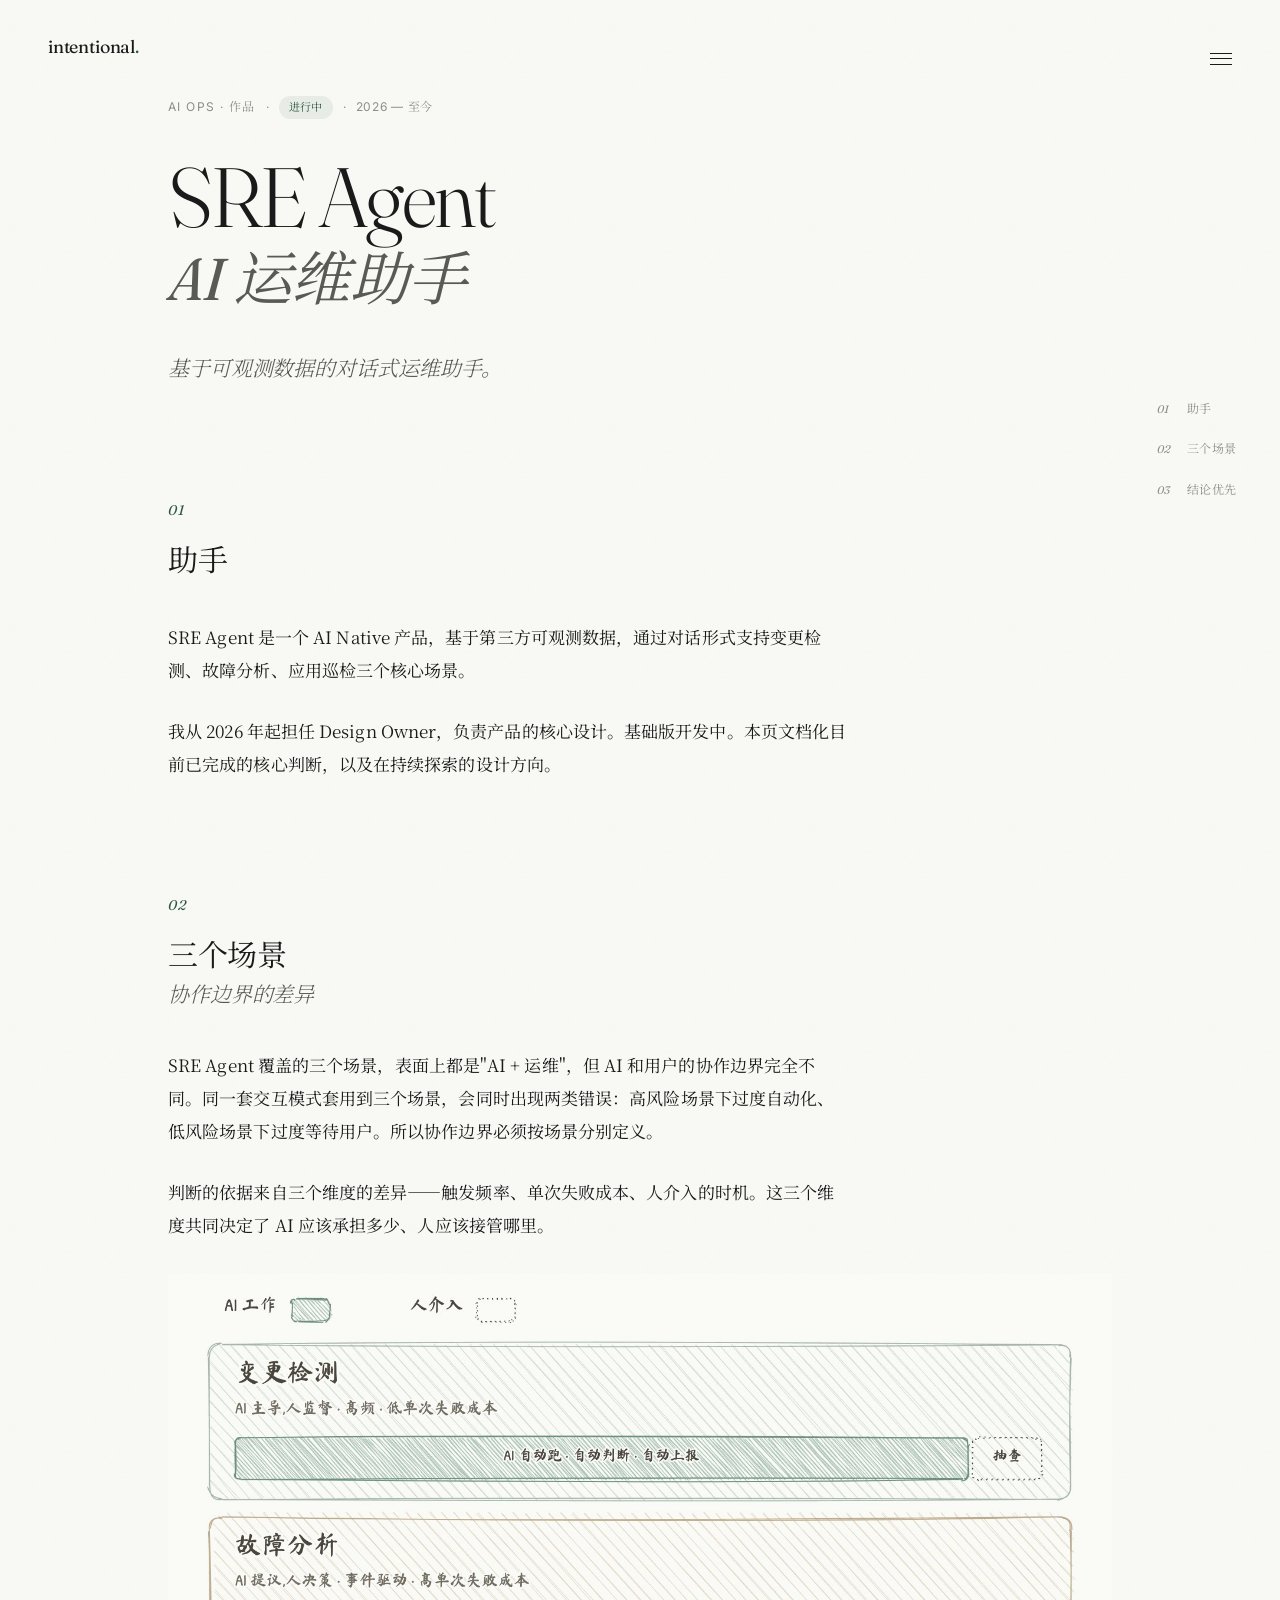
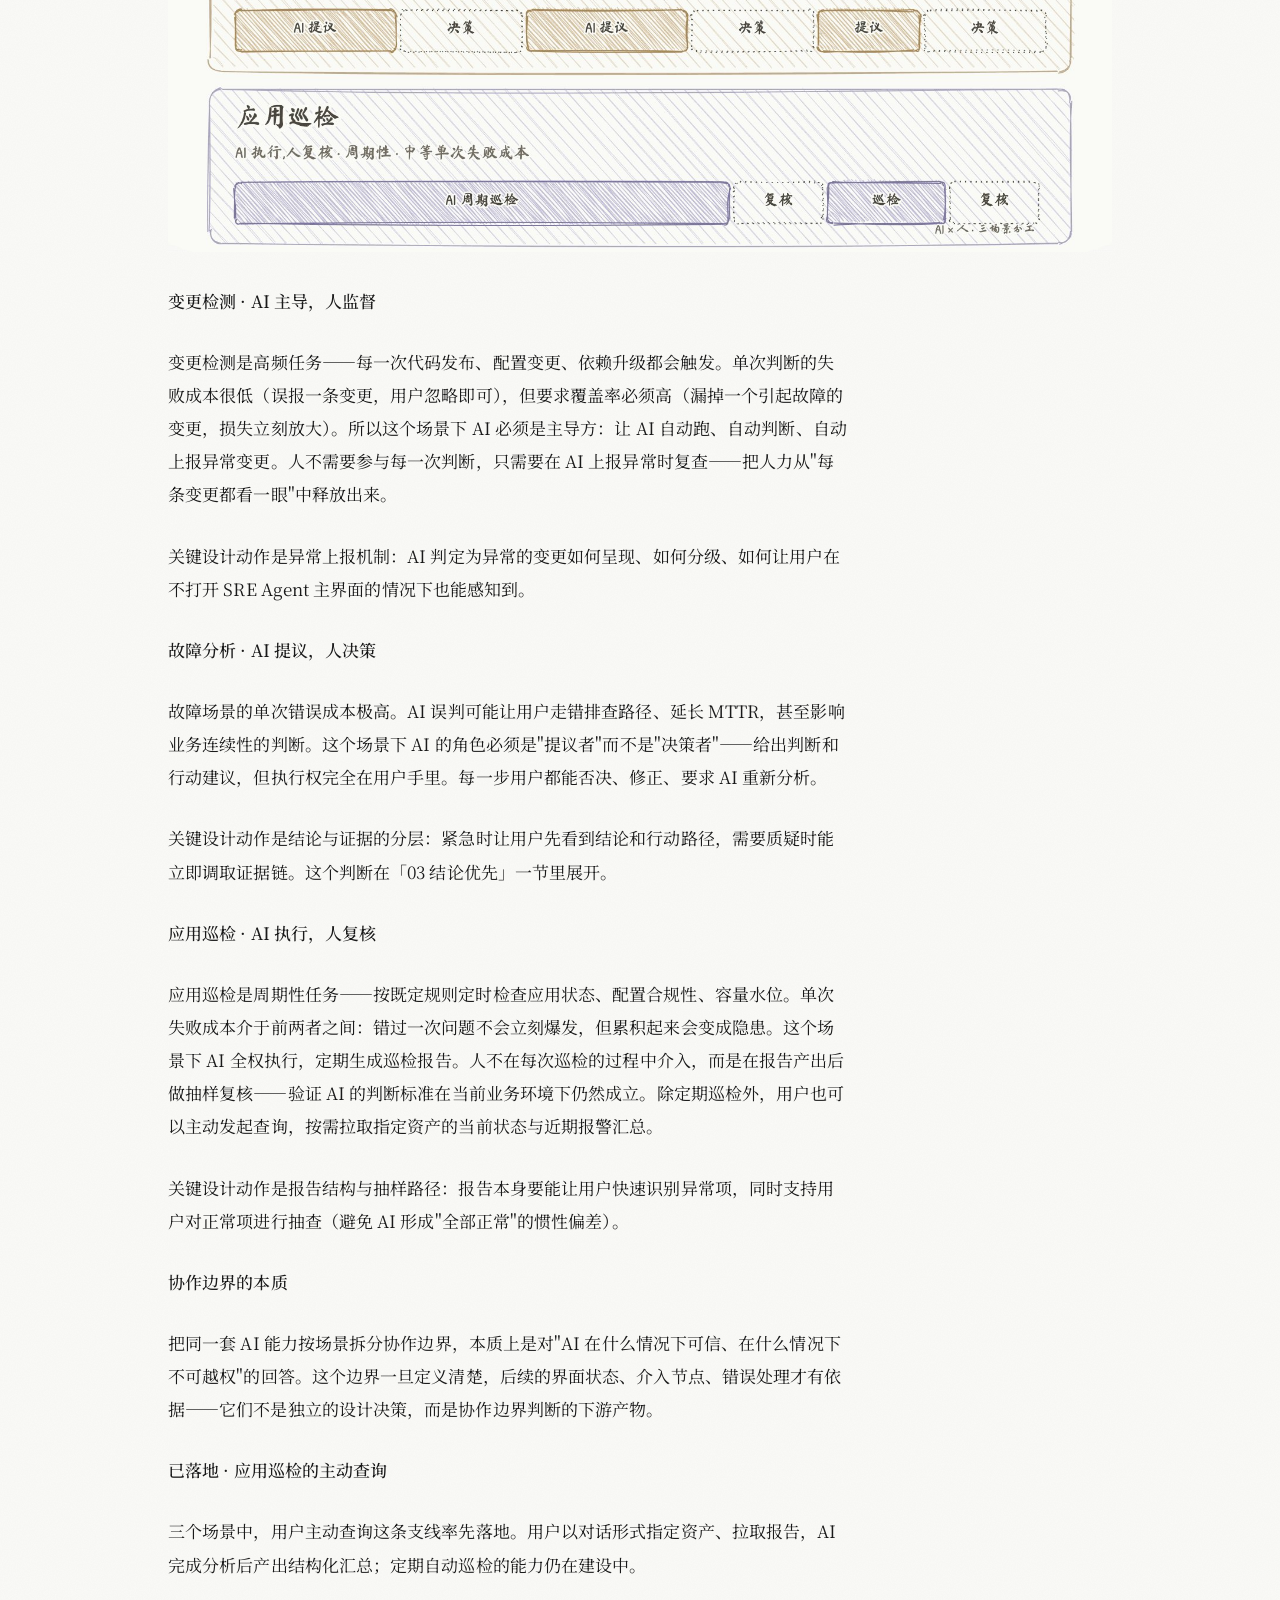
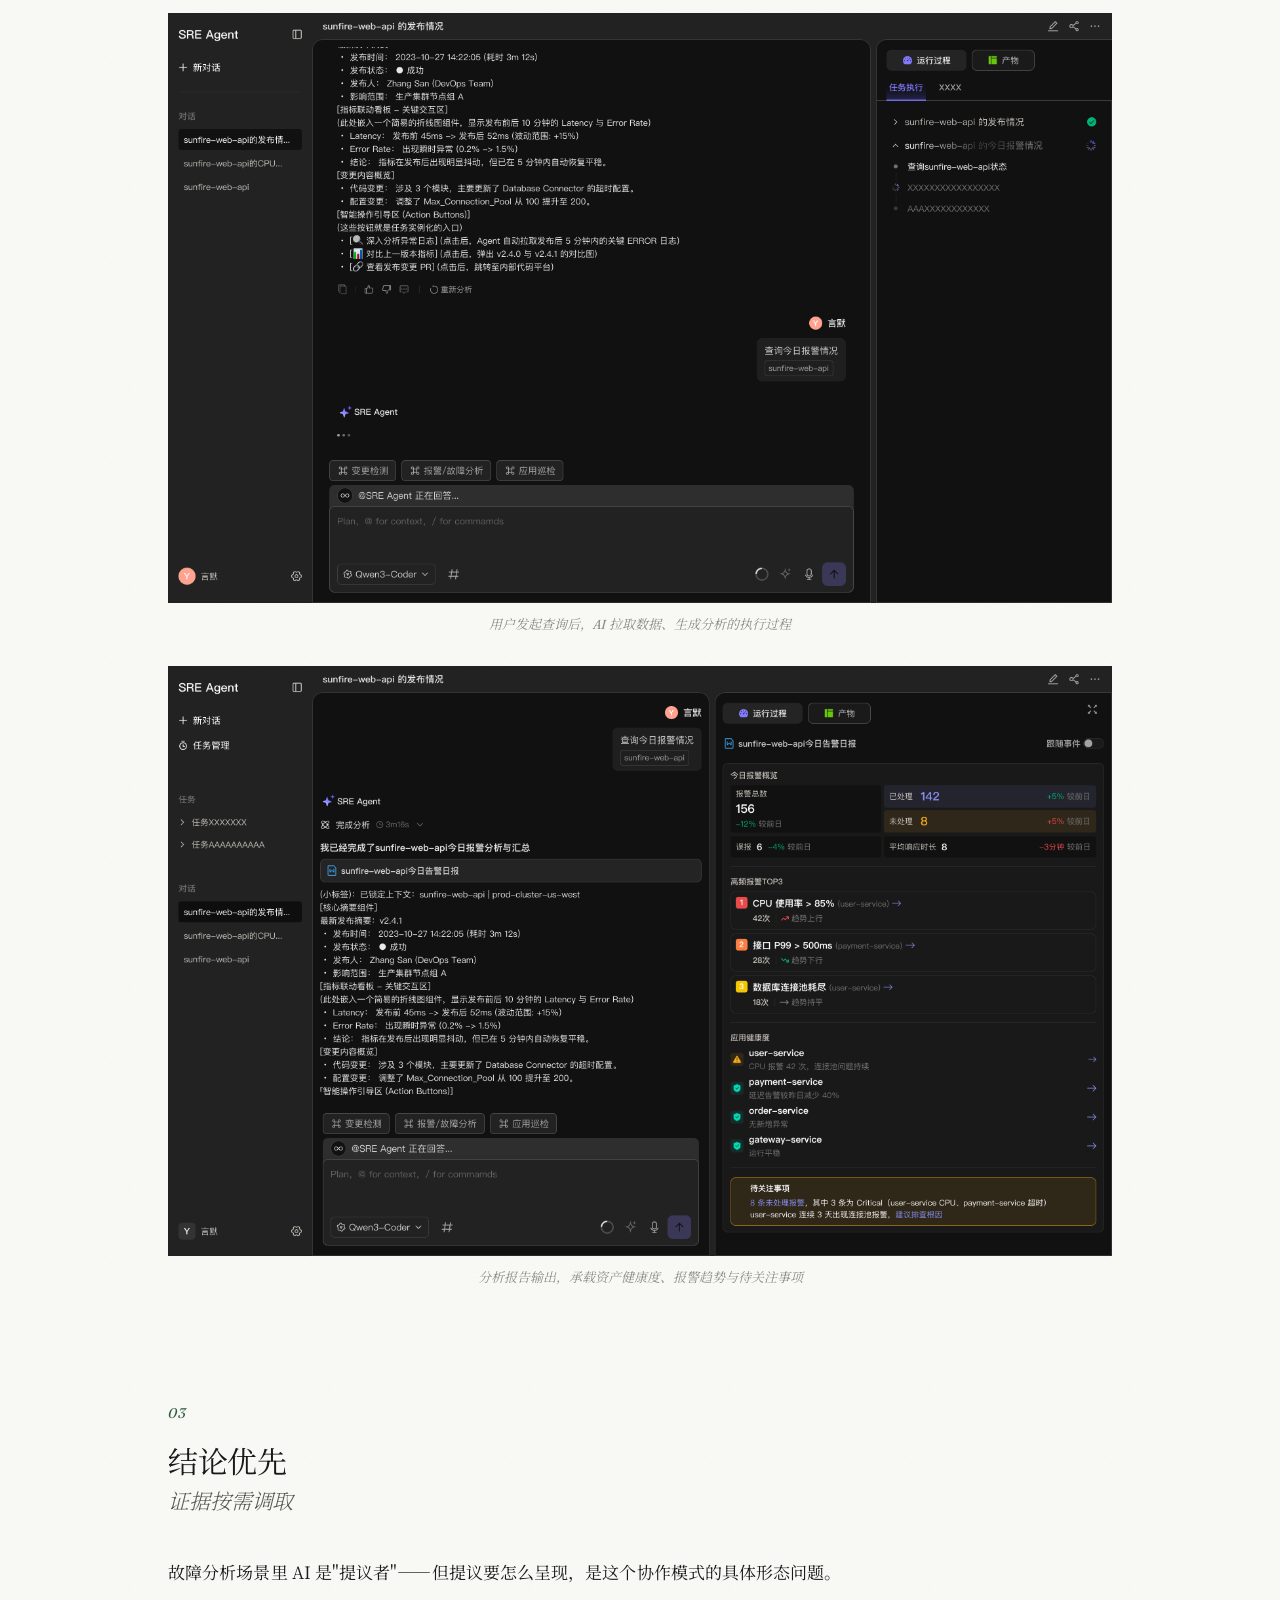
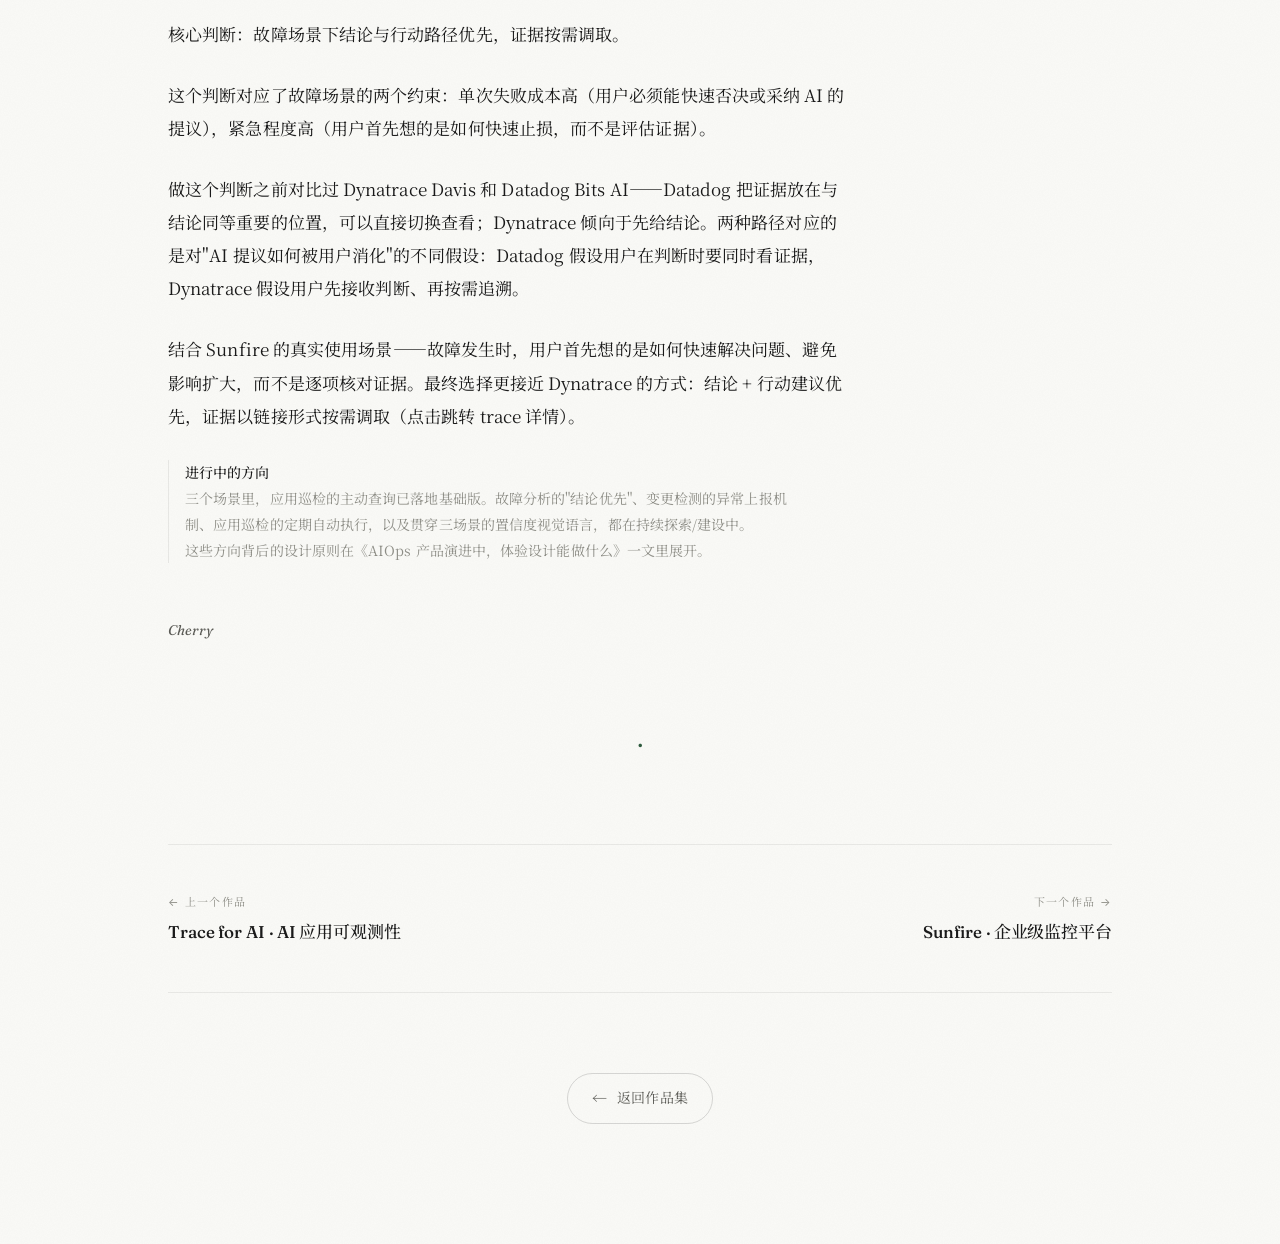
==== commit a6a0fd04: "Add files via upload" ====
--- a/work/sre-agent.html
+++ b/work/sre-agent.html
@@ -123,13 +123,31 @@
 
         <p><strong>应用巡检 · AI 执行，人复核</strong></p>
 
-        <p>应用巡检是周期性任务——按既定规则定时检查应用状态、配置合规性、容量水位。单次失败成本介于前两者之间：错过一次问题不会立刻爆发，但累积起来会变成隐患。这个场景下 AI 全权执行，定期生成巡检报告。人不在每次巡检的过程中介入，而是在报告产出后做抽样复核——验证 AI 的判断标准在当前业务环境下仍然成立。</p>
+        <p>应用巡检是周期性任务——按既定规则定时检查应用状态、配置合规性、容量水位。单次失败成本介于前两者之间：错过一次问题不会立刻爆发，但累积起来会变成隐患。这个场景下 AI 全权执行，定期生成巡检报告。人不在每次巡检的过程中介入，而是在报告产出后做抽样复核——验证 AI 的判断标准在当前业务环境下仍然成立。除定期巡检外，用户也可以主动发起查询，按需拉取指定资产的当前状态与近期报警汇总。</p>
 
         <p>关键设计动作是报告结构与抽样路径：报告本身要能让用户快速识别异常项，同时支持用户对正常项进行抽查（避免 AI 形成"全部正常"的惯性偏差）。</p>
 
         <p><strong>协作边界的本质</strong></p>
 
         <p>把同一套 AI 能力按场景拆分协作边界，本质上是对"AI 在什么情况下可信、在什么情况下不可越权"的回答。这个边界一旦定义清楚，后续的界面状态、介入节点、错误处理才有依据——它们不是独立的设计决策，而是协作边界判断的下游产物。</p>
+
+        <p><strong>已落地 · 应用巡检的主动查询</strong></p>
+
+        <p>三个场景中，用户主动查询这条支线率先落地。用户以对话形式指定资产、拉取报告，AI 完成分析后产出结构化汇总；定期自动巡检的能力仍在建设中。</p>
+
+        <figure class="work-figure work-figure-wide work-figure-clean">
+          <img src="../assets/images/work/sre-agent-executing.png" alt="应用巡检执行中：用户发起查询后，AI 拉取数据的执行过程，右侧栏显示任务进度" loading="lazy">
+          <figcaption class="figure-caption">
+            用户发起查询后，AI 拉取数据、生成分析的执行过程
+          </figcaption>
+        </figure>
+
+        <figure class="work-figure work-figure-wide work-figure-clean">
+          <img src="../assets/images/work/sre-agent-report.png" alt="应用巡检报告页：AI 完成分析后的结构化输出，左侧对话流呈现模块化摘要，右侧栏聚合报警概览、高频报警 TOP3、应用健康度" loading="lazy">
+          <figcaption class="figure-caption">
+            分析报告输出，承载资产健康度、报警趋势与待关注事项
+          </figcaption>
+        </figure>
 
         <!-- Chapter 03 · 结论优先 -->
         <div class="judgment" id="chapter-3">
@@ -147,13 +165,8 @@
 
         <p>结合 Sunfire 的真实使用场景——故障发生时，用户首先想的是如何快速解决问题、避免影响扩大，而不是逐项核对证据。最终选择更接近 Dynatrace 的方式：结论 + 行动建议优先，证据以链接形式按需调取（点击跳转 trace 详情）。</p>
 
-        <!-- 分析报告页截图 -->
-        <figure class="work-figure work-figure-wide work-figure-clean">
-          <img src="../assets/images/work/sre-agent-report.png" alt="SRE Agent 分析报告页：结论与行动建议优先，证据链接按需调取，支持跳转 Trace 详情" loading="lazy">
-        </figure>
-
         <p class="aside"><strong>进行中的方向</strong><br>
-        三个场景里，故障分析的"结论优先"已落地基础版。变更检测的异常上报机制、应用巡检的报告结构与抽样路径，以及贯穿三场景的置信度视觉语言，都在持续探索中。<br>
+        三个场景里，应用巡检的主动查询已落地基础版。故障分析的"结论优先"、变更检测的异常上报机制、应用巡检的定期自动执行，以及贯穿三场景的置信度视觉语言，都在持续探索/建设中。<br>
         这些方向背后的设计原则在《AIOps 产品演进中，体验设计能做什么》一文里展开。</p>
 
       </div>
--- a/assets/style.css
+++ b/assets/style.css
@@ -586,6 +586,7 @@
 }
 
 .writing-item:last-child { border-bottom: 0.5px solid var(--border); }
+.writing-item:hover { transform: translateY(-2px); }
 .writing-item:hover .writing-title { color: var(--text-secondary); }
 
 .writing-title {
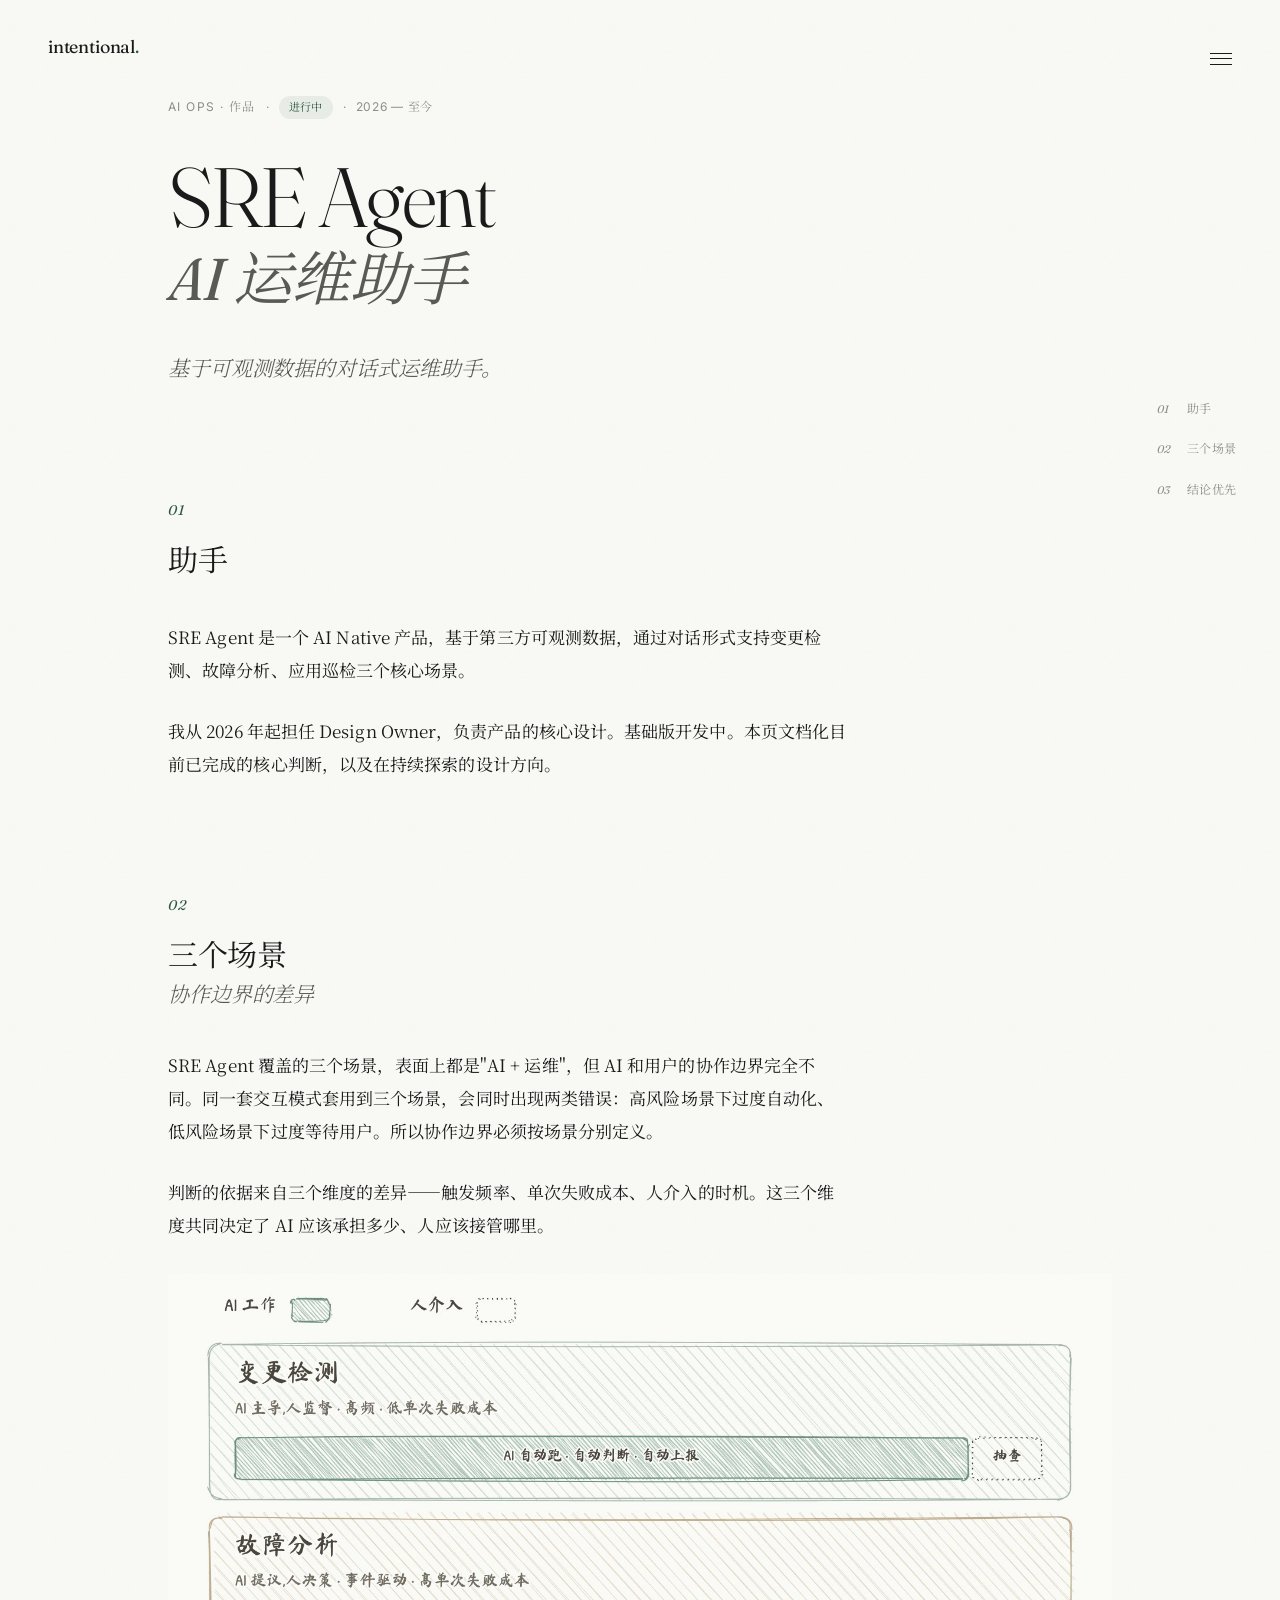
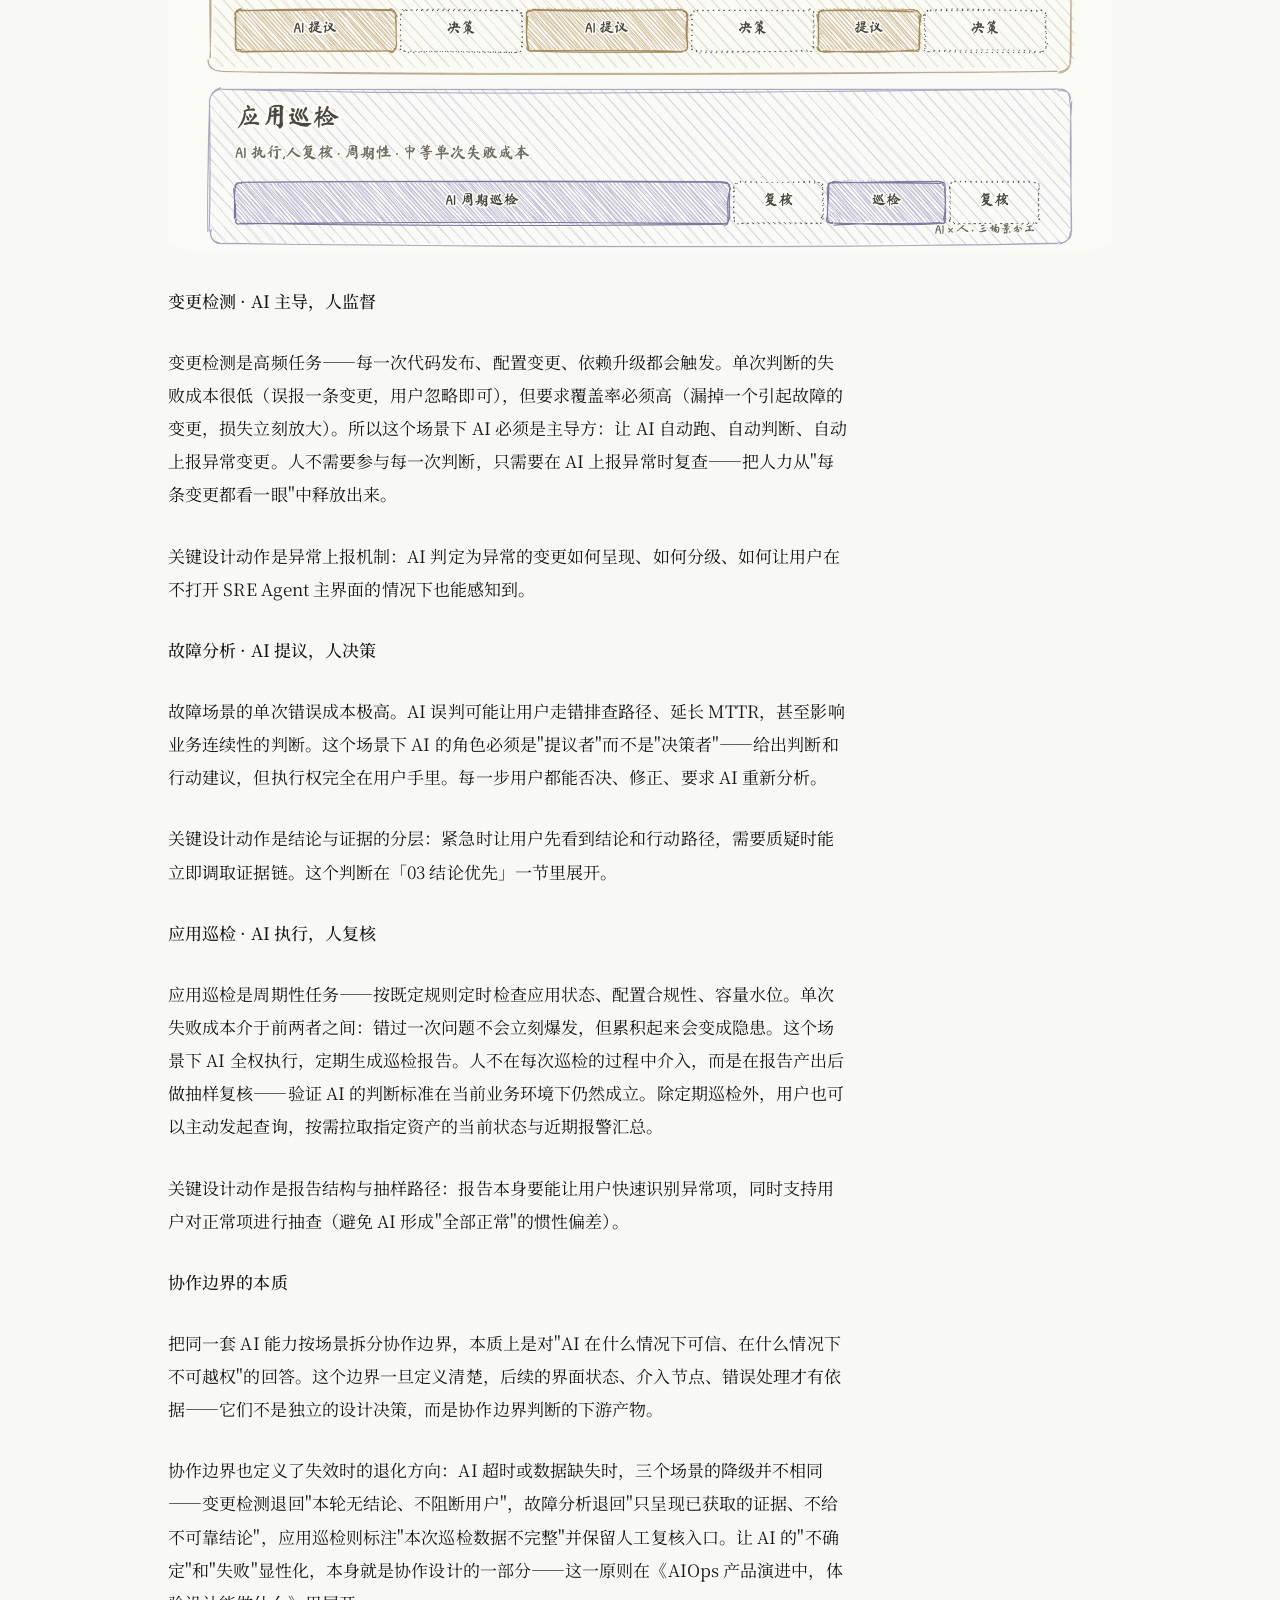
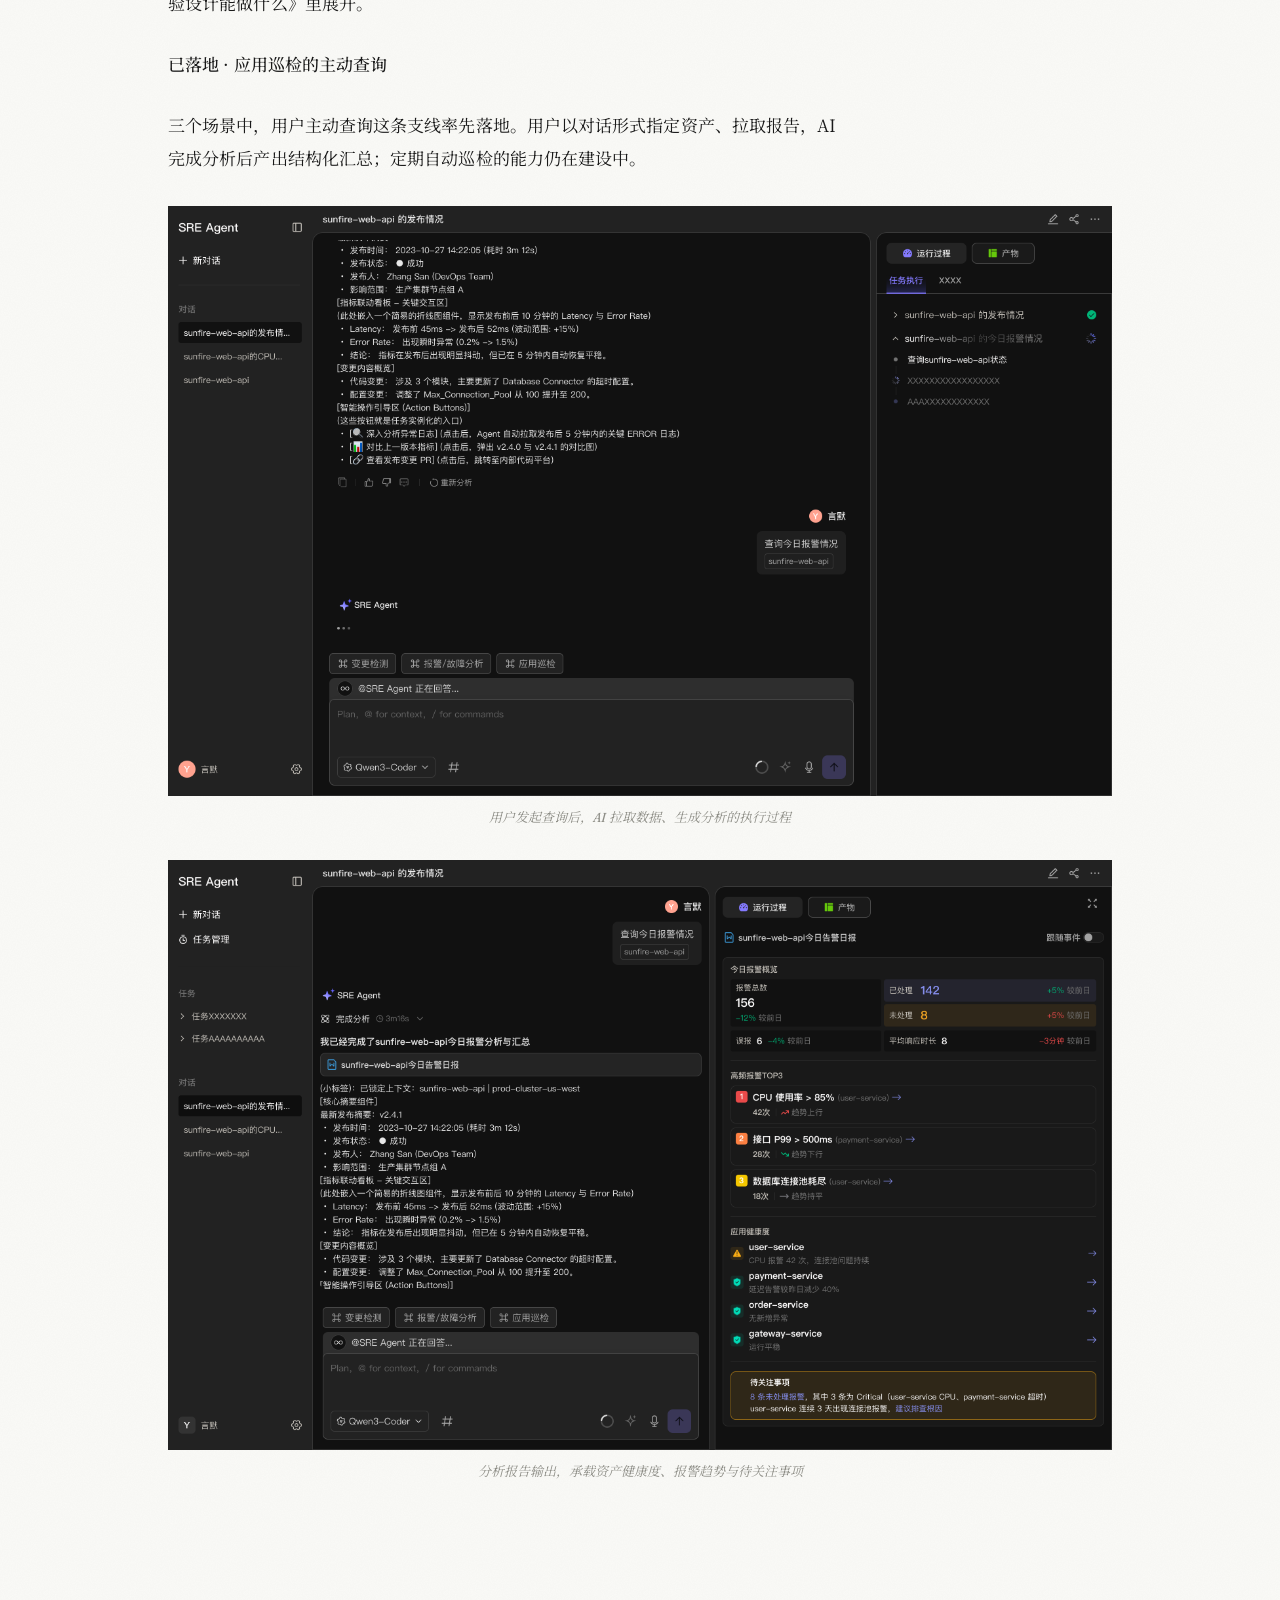
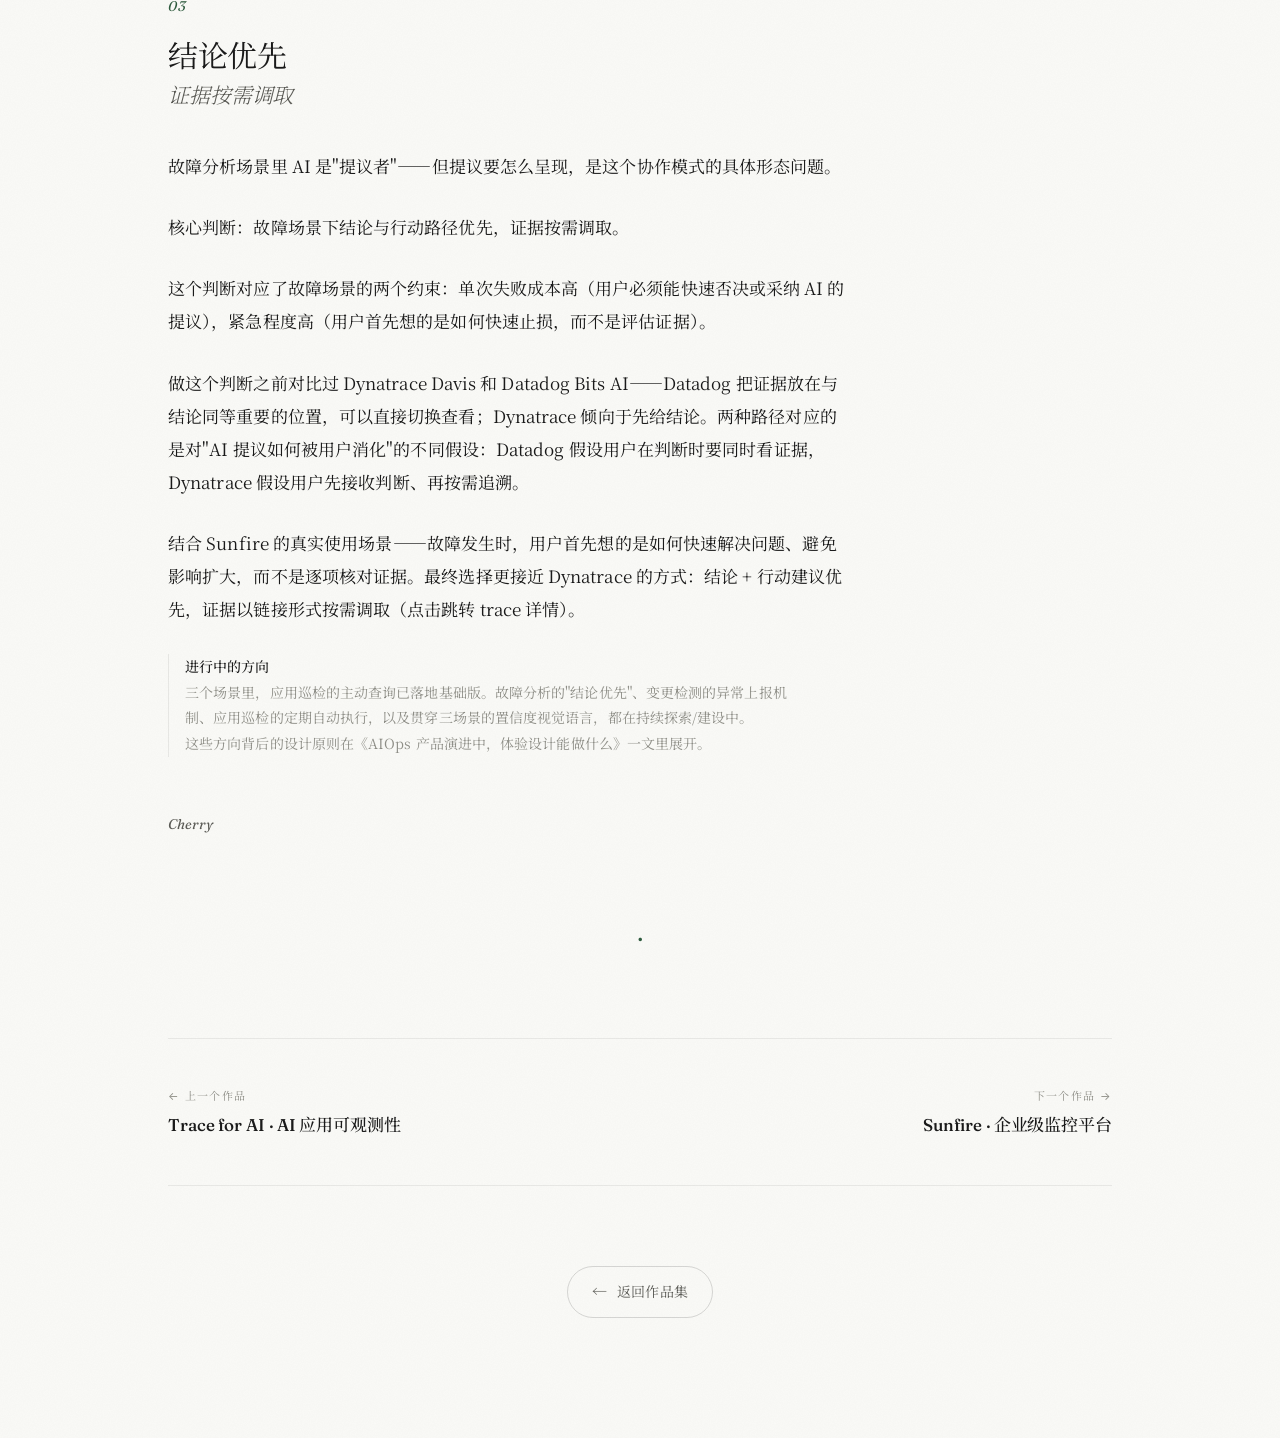
==== commit 5a5cae6e: "Add files via upload" ====
--- a/work/sre-agent.html
+++ b/work/sre-agent.html
@@ -131,6 +131,8 @@
 
         <p>把同一套 AI 能力按场景拆分协作边界，本质上是对"AI 在什么情况下可信、在什么情况下不可越权"的回答。这个边界一旦定义清楚，后续的界面状态、介入节点、错误处理才有依据——它们不是独立的设计决策，而是协作边界判断的下游产物。</p>
 
+        <p>协作边界也定义了失效时的退化方向：AI 超时或数据缺失时，三个场景的降级并不相同——变更检测退回"本轮无结论、不阻断用户"，故障分析退回"只呈现已获取的证据、不给不可靠结论"，应用巡检则标注"本次巡检数据不完整"并保留人工复核入口。让 AI 的"不确定"和"失败"显性化，本身就是协作设计的一部分——这一原则在《AIOps 产品演进中，体验设计能做什么》里展开。</p>
+
         <p><strong>已落地 · 应用巡检的主动查询</strong></p>
 
         <p>三个场景中，用户主动查询这条支线率先落地。用户以对话形式指定资产、拉取报告，AI 完成分析后产出结构化汇总；定期自动巡检的能力仍在建设中。</p>
--- a/assets/style.css
+++ b/assets/style.css
@@ -520,6 +520,13 @@
   color: var(--text-secondary);
 }
 
+.work-desc strong {
+  display: inline-block;
+  margin-top: 4px;
+  font-weight: 400;
+  color: #7a7a74;
+}
+
 .work-thumb {
   width: 100%;
   aspect-ratio: 16 / 10;
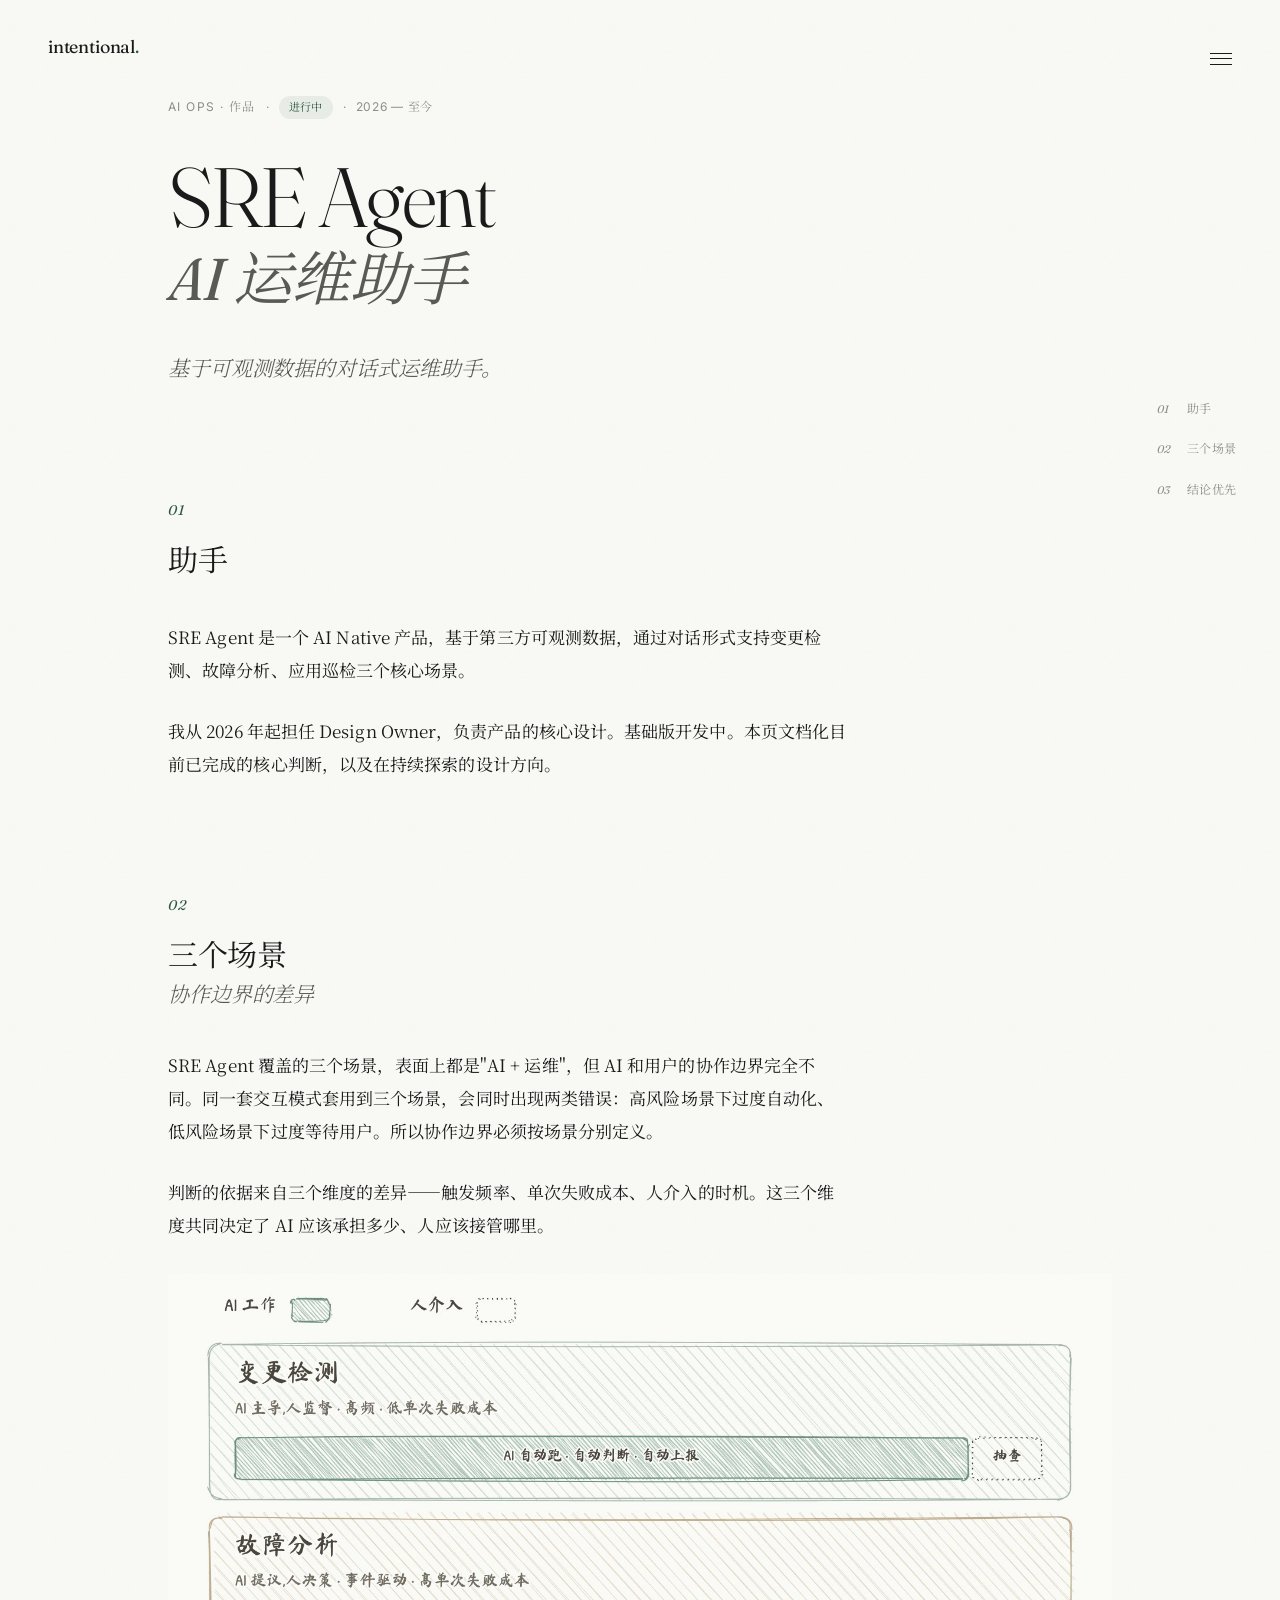
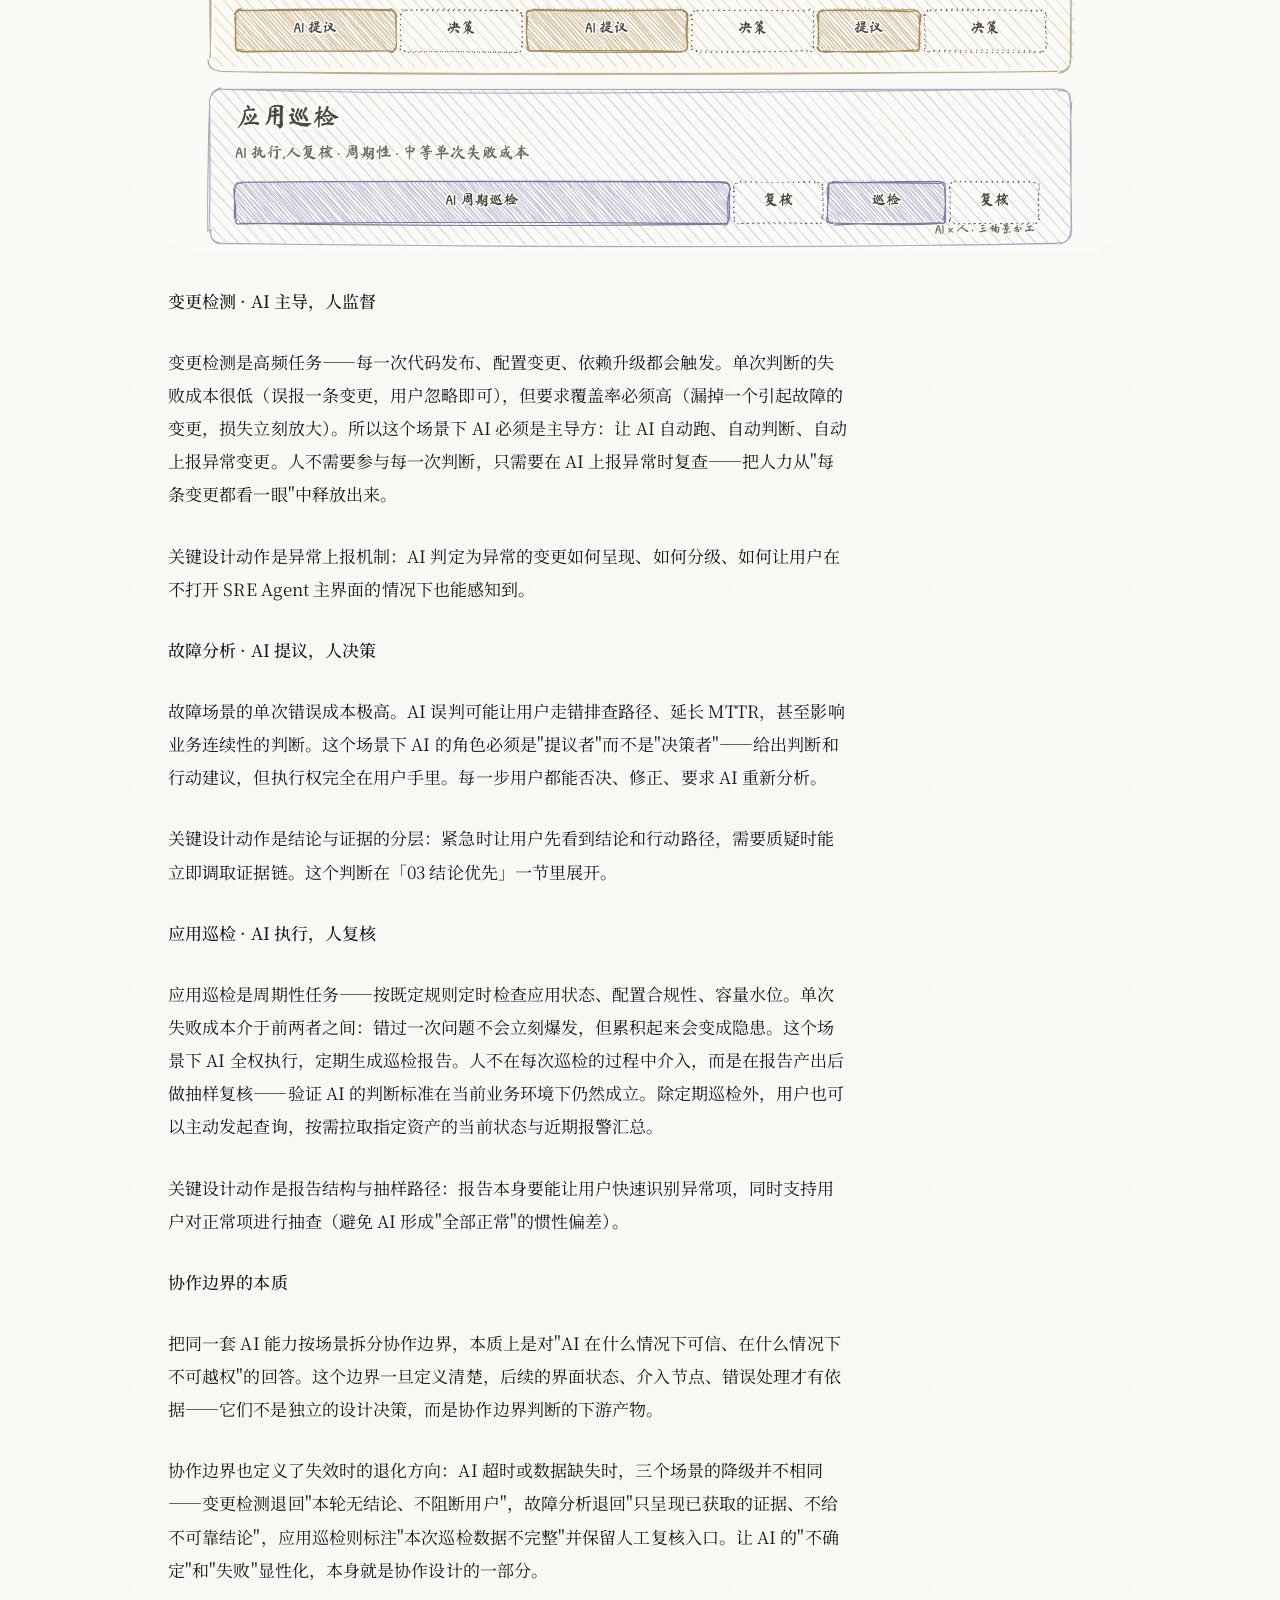
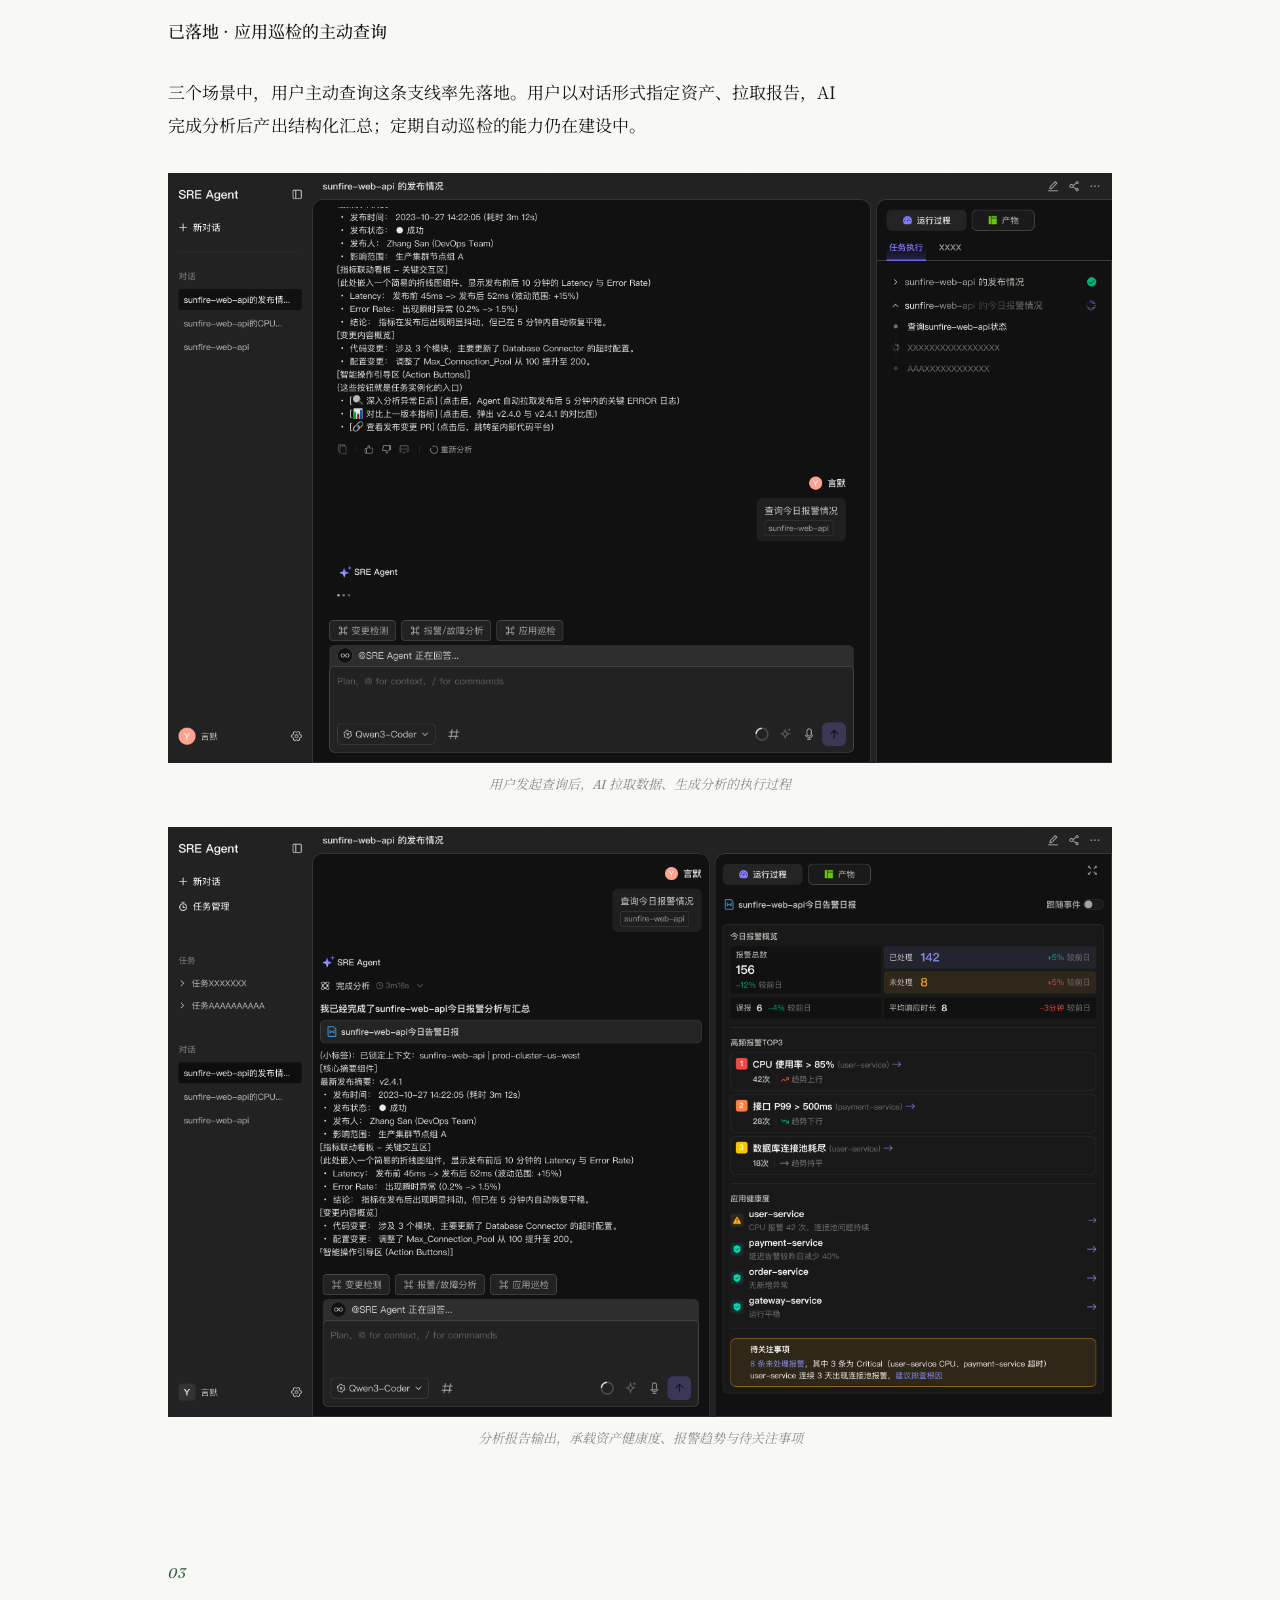
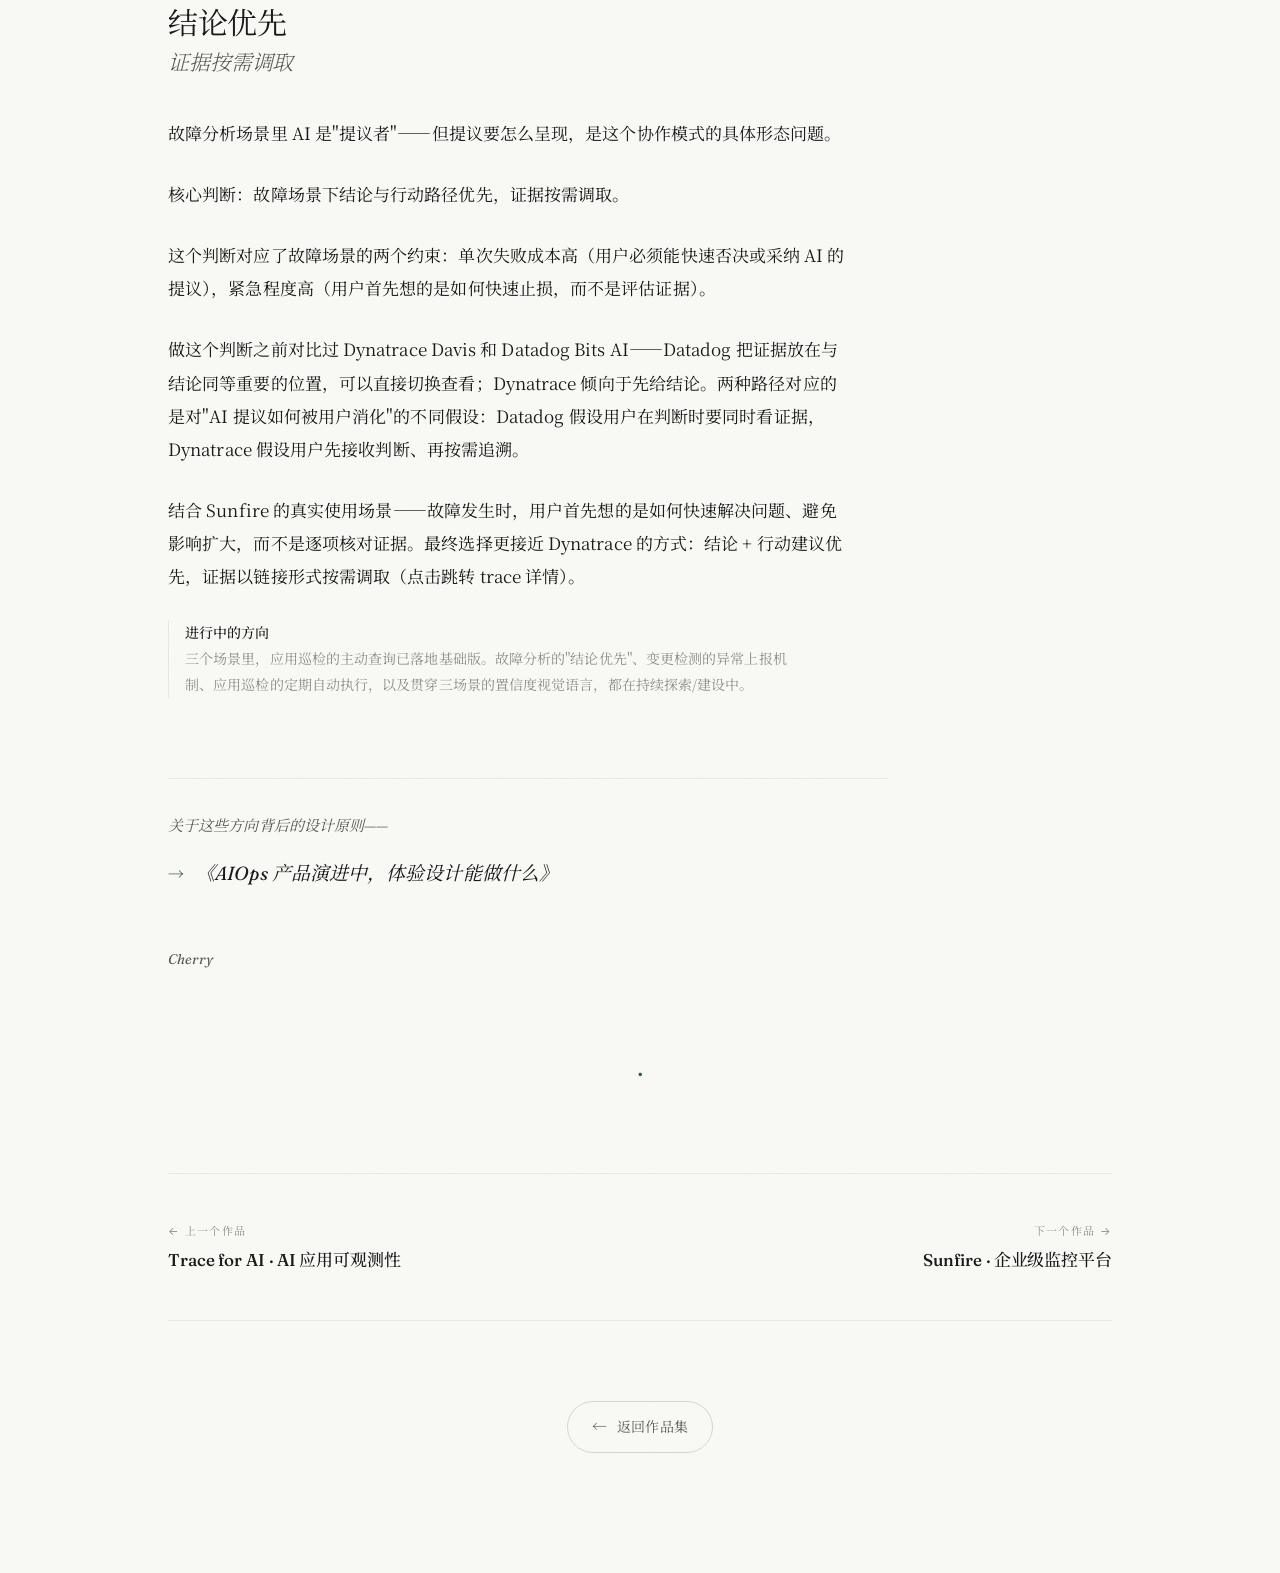
==== commit 0412313a: "Add files via upload" ====
--- a/work/sre-agent.html
+++ b/work/sre-agent.html
@@ -131,7 +131,7 @@
 
         <p>把同一套 AI 能力按场景拆分协作边界，本质上是对"AI 在什么情况下可信、在什么情况下不可越权"的回答。这个边界一旦定义清楚，后续的界面状态、介入节点、错误处理才有依据——它们不是独立的设计决策，而是协作边界判断的下游产物。</p>
 
-        <p>协作边界也定义了失效时的退化方向：AI 超时或数据缺失时，三个场景的降级并不相同——变更检测退回"本轮无结论、不阻断用户"，故障分析退回"只呈现已获取的证据、不给不可靠结论"，应用巡检则标注"本次巡检数据不完整"并保留人工复核入口。让 AI 的"不确定"和"失败"显性化，本身就是协作设计的一部分——这一原则在《AIOps 产品演进中，体验设计能做什么》里展开。</p>
+        <p>协作边界也定义了失效时的退化方向：AI 超时或数据缺失时，三个场景的降级并不相同——变更检测退回"本轮无结论、不阻断用户"，故障分析退回"只呈现已获取的证据、不给不可靠结论"，应用巡检则标注"本次巡检数据不完整"并保留人工复核入口。让 AI 的"不确定"和"失败"显性化，本身就是协作设计的一部分。</p>
 
         <p><strong>已落地 · 应用巡检的主动查询</strong></p>
 
@@ -168,8 +168,16 @@
         <p>结合 Sunfire 的真实使用场景——故障发生时，用户首先想的是如何快速解决问题、避免影响扩大，而不是逐项核对证据。最终选择更接近 Dynatrace 的方式：结论 + 行动建议优先，证据以链接形式按需调取（点击跳转 trace 详情）。</p>
 
         <p class="aside"><strong>进行中的方向</strong><br>
-        三个场景里，应用巡检的主动查询已落地基础版。故障分析的"结论优先"、变更检测的异常上报机制、应用巡检的定期自动执行，以及贯穿三场景的置信度视觉语言，都在持续探索/建设中。<br>
-        这些方向背后的设计原则在《AIOps 产品演进中，体验设计能做什么》一文里展开。</p>
+        三个场景里，应用巡检的主动查询已落地基础版。故障分析的"结论优先"、变更检测的异常上报机制、应用巡检的定期自动执行，以及贯穿三场景的置信度视觉语言，都在持续探索/建设中。</p>
+
+        <!-- 文末文章引导 -->
+        <div class="work-article-link">
+          <p>关于这些方向背后的设计原则——</p>
+          <a href="../writing/ai-for-ops-shift.html" class="article-link-pill">
+            <span class="link-arrow">→</span>
+            <span class="link-text">《AIOps 产品演进中，体验设计能做什么》</span>
+          </a>
+        </div>
 
       </div>
 
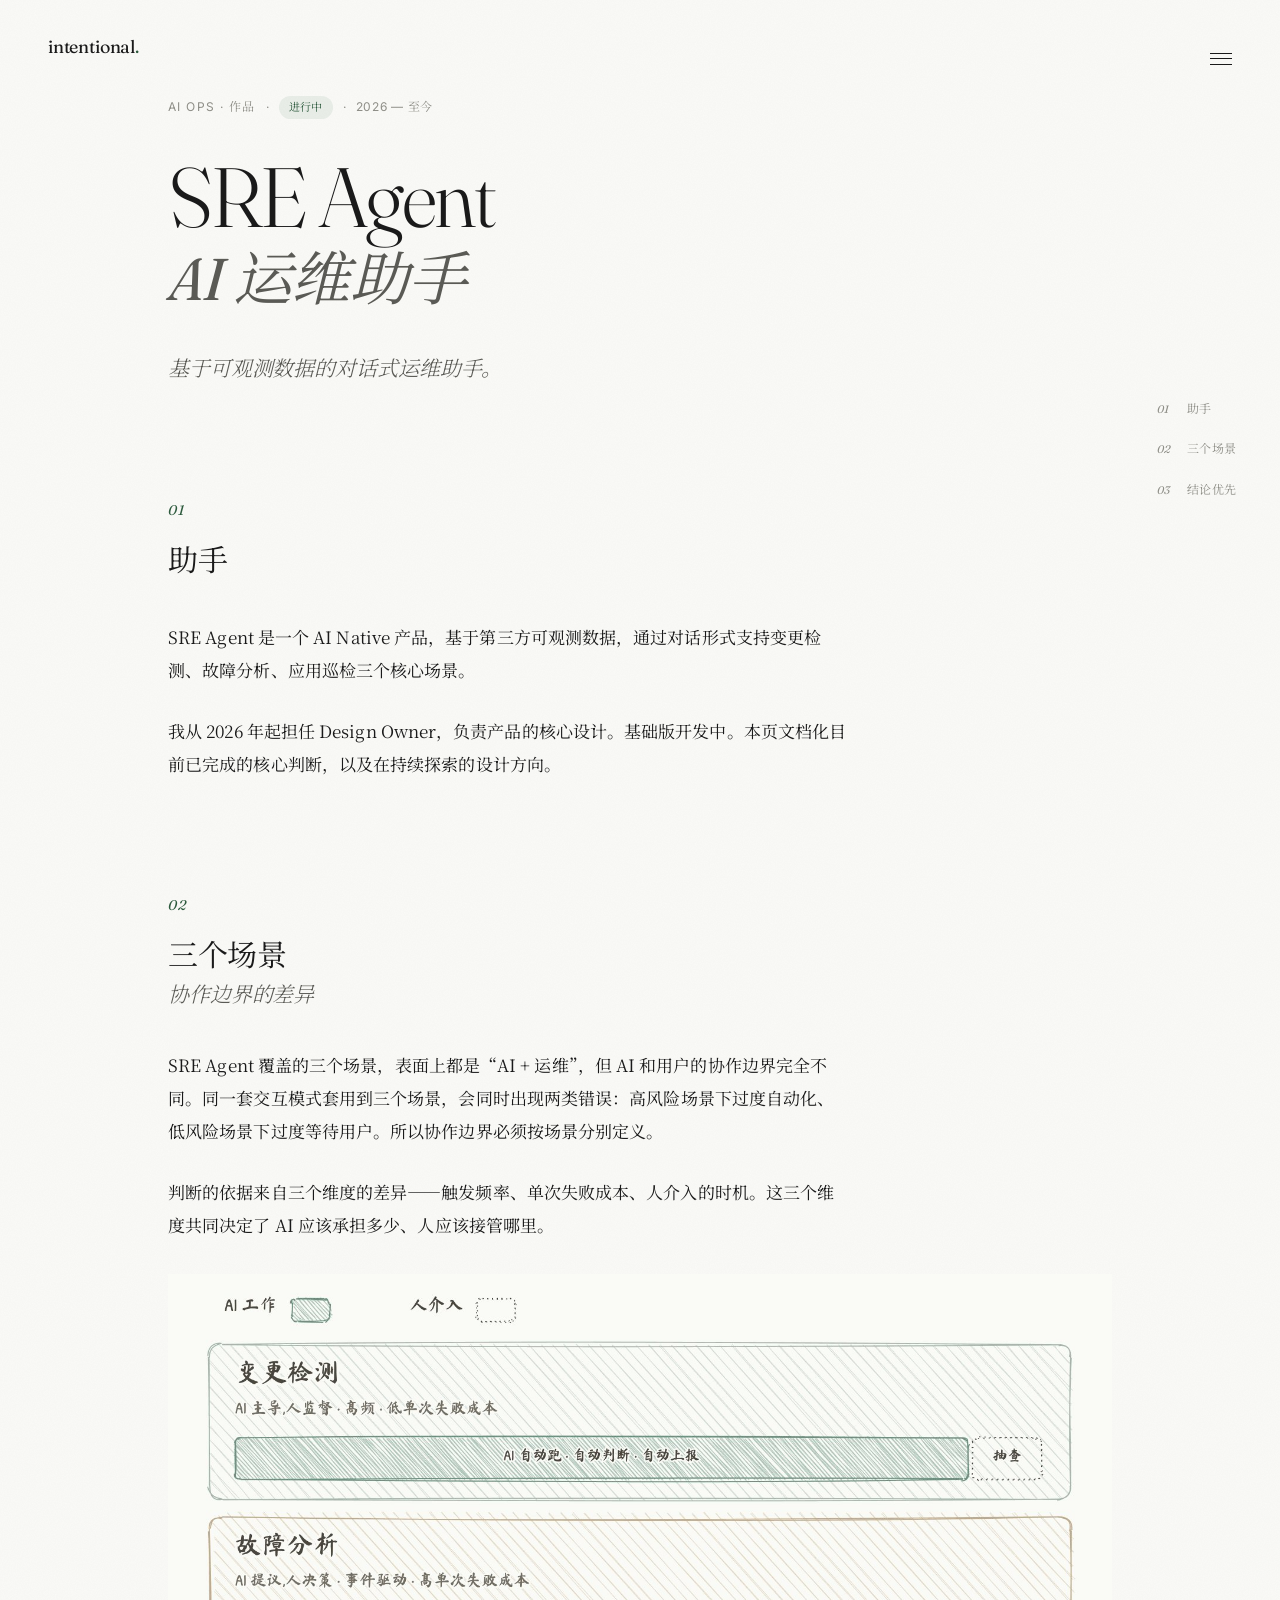
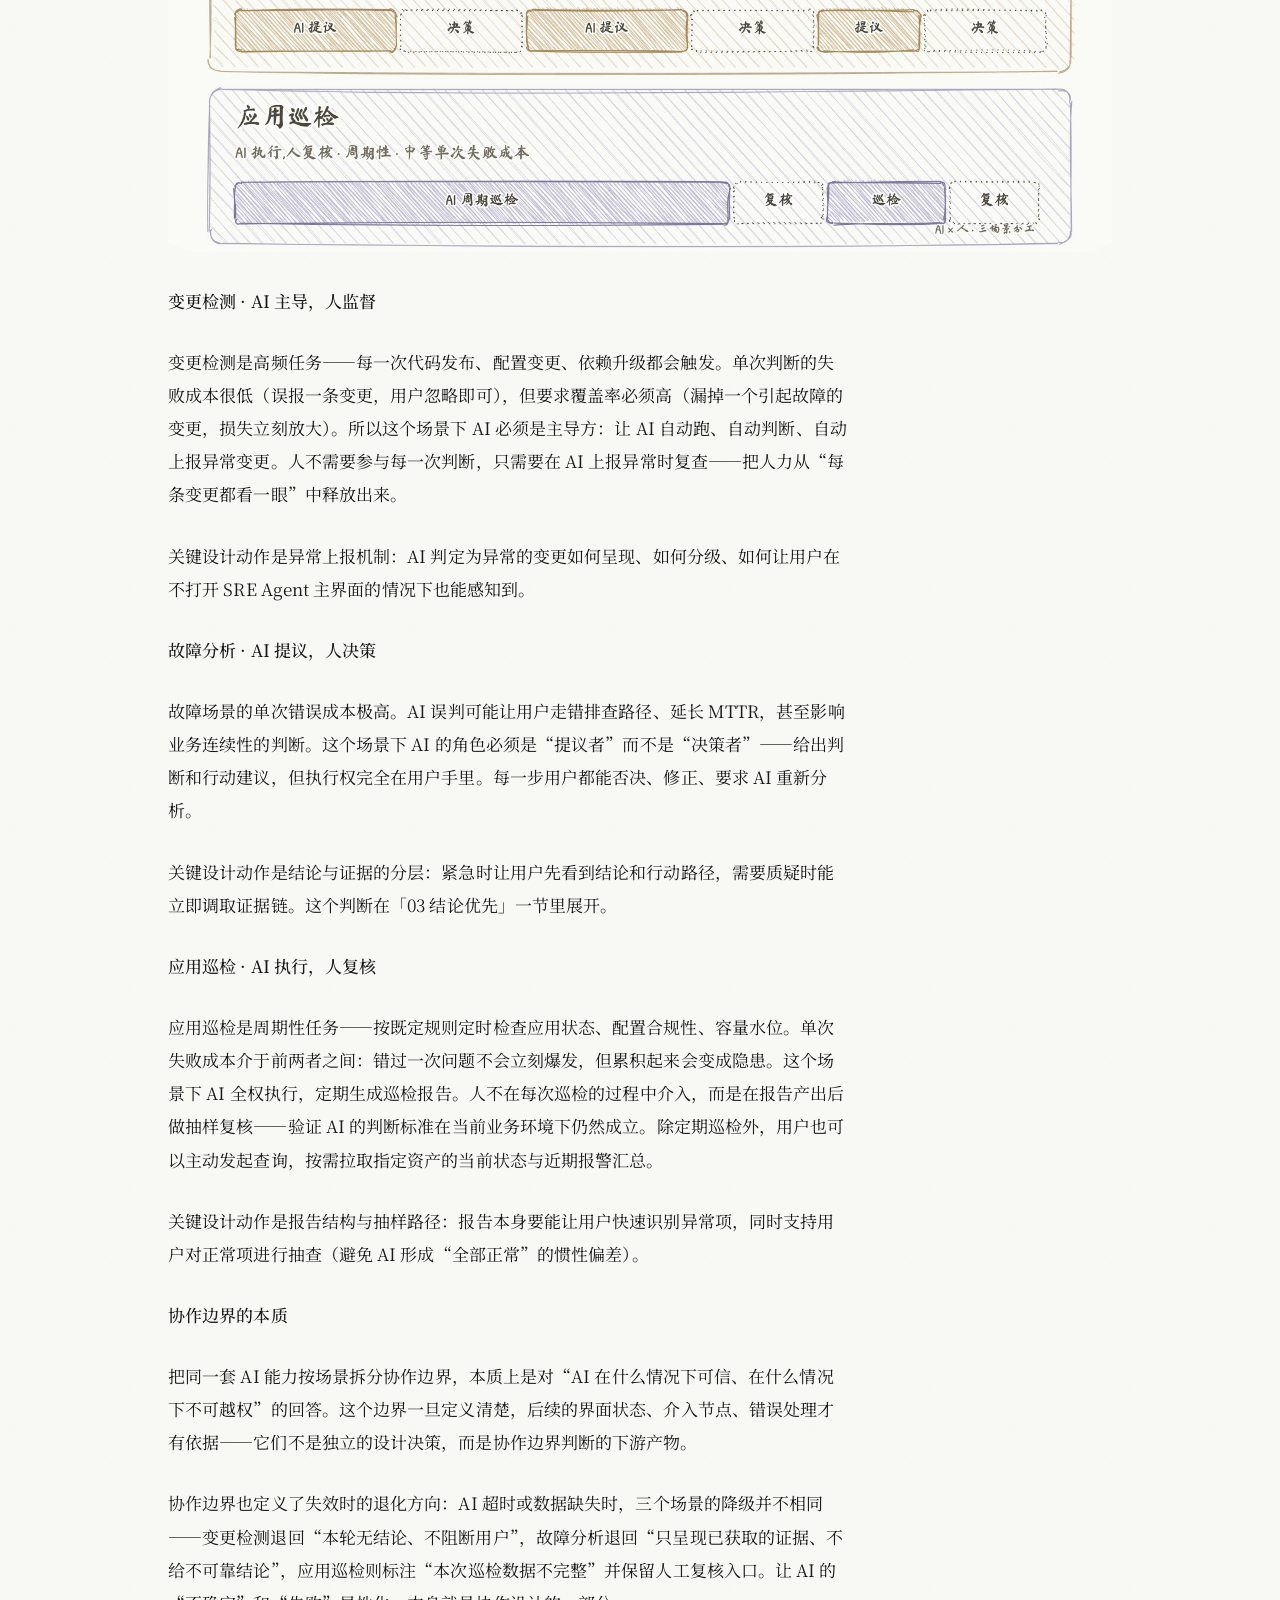
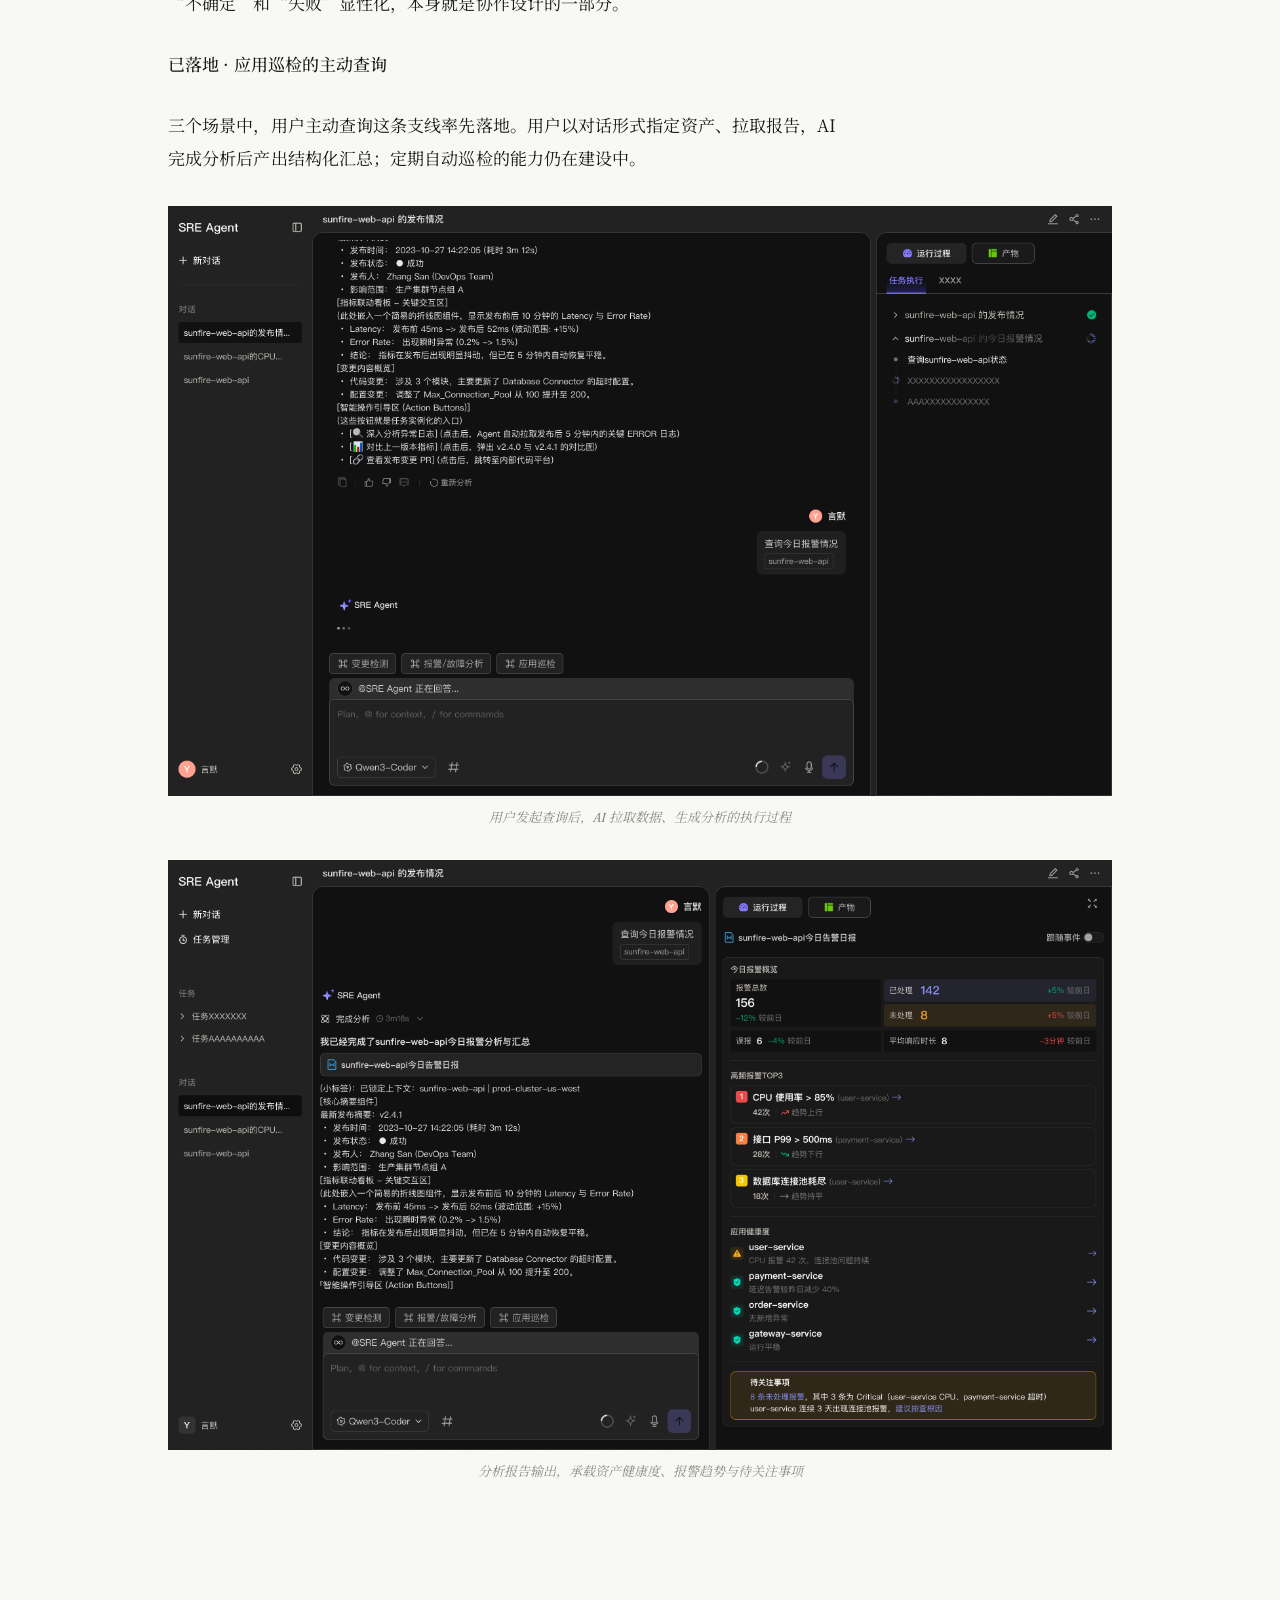
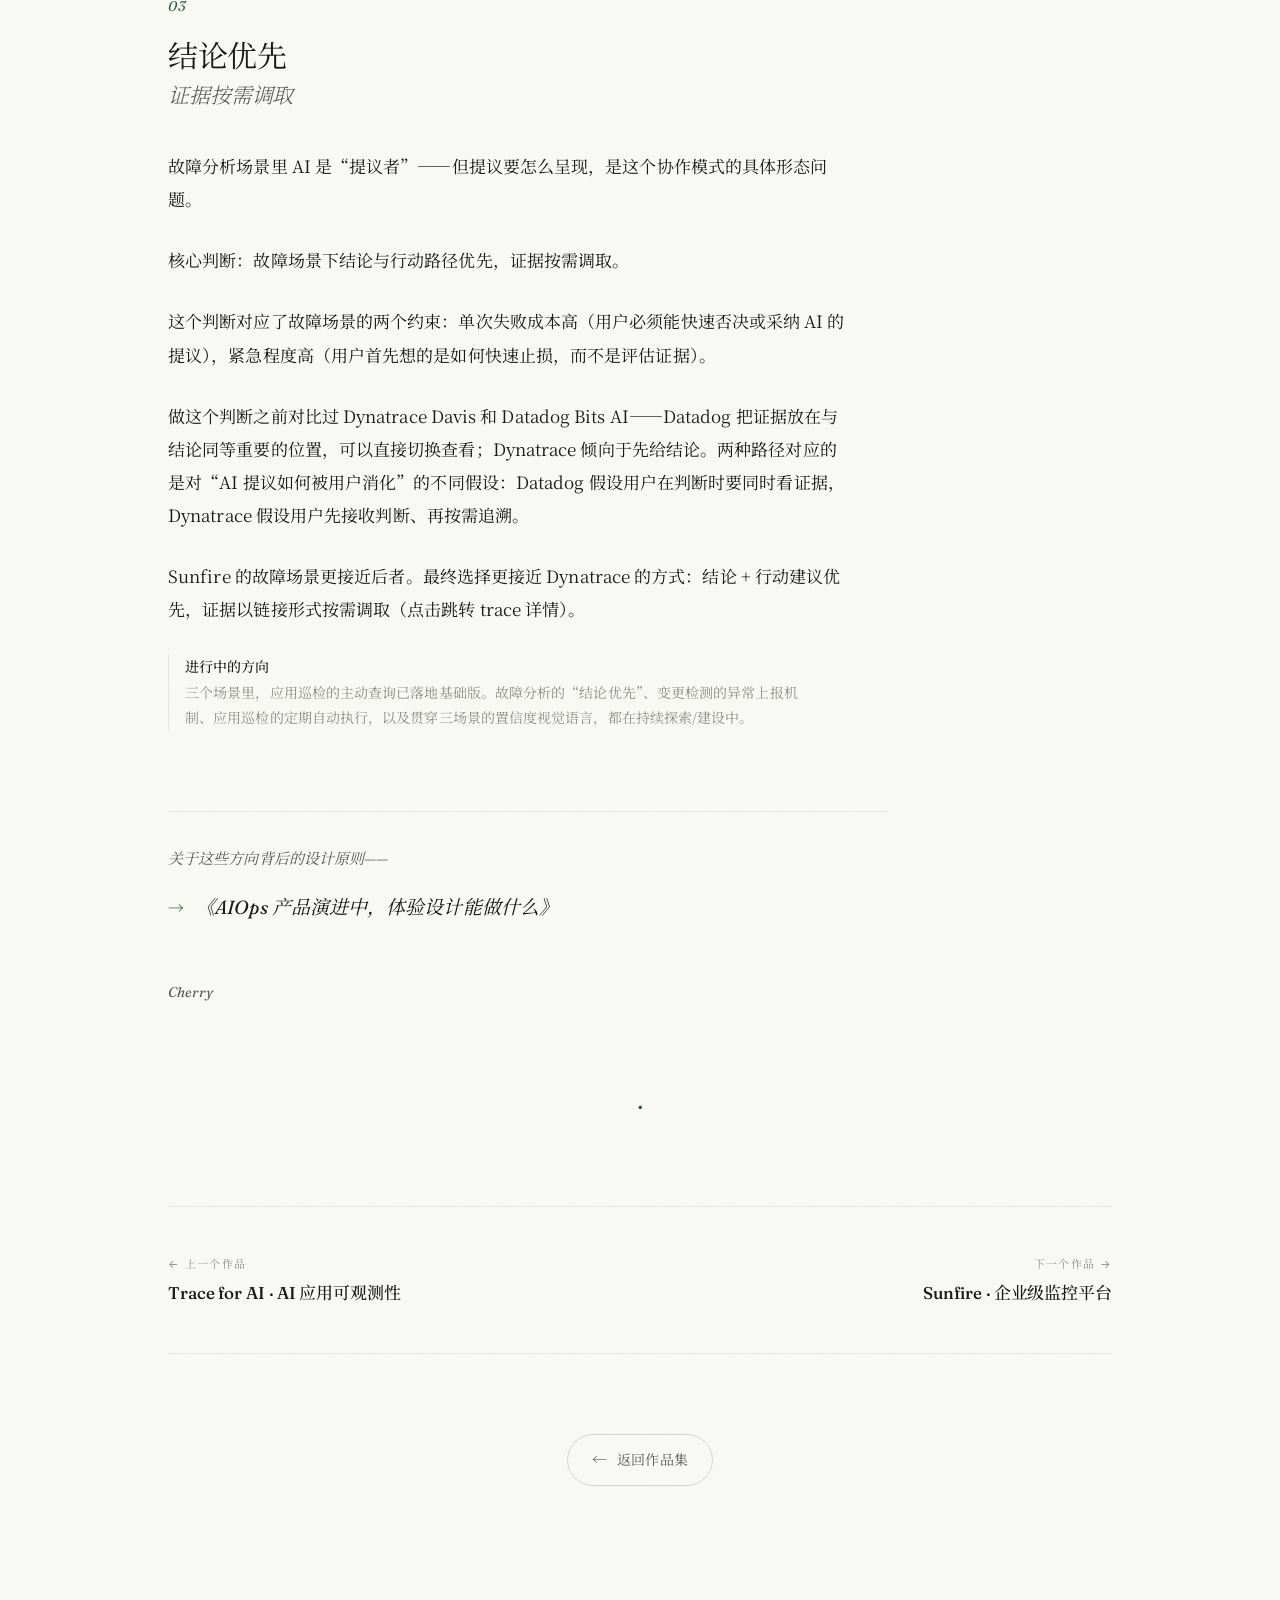
==== commit 0be04302: "Add files via upload" ====
--- a/work/sre-agent.html
+++ b/work/sre-agent.html
@@ -101,7 +101,7 @@
           <h2 class="judgment-title">三个场景<br><span class="chapter-subtitle">协作边界的差异</span></h2>
         </div>
 
-        <p>SRE Agent 覆盖的三个场景，表面上都是"AI + 运维"，但 AI 和用户的协作边界完全不同。同一套交互模式套用到三个场景，会同时出现两类错误：高风险场景下过度自动化、低风险场景下过度等待用户。所以协作边界必须按场景分别定义。</p>
+        <p>SRE Agent 覆盖的三个场景，表面上都是“AI + 运维”，但 AI 和用户的协作边界完全不同。同一套交互模式套用到三个场景，会同时出现两类错误：高风险场景下过度自动化、低风险场景下过度等待用户。所以协作边界必须按场景分别定义。</p>
 
         <p>判断的依据来自三个维度的差异——触发频率、单次失败成本、人介入的时机。这三个维度共同决定了 AI 应该承担多少、人应该接管哪里。</p>
 
@@ -111,13 +111,13 @@
 
         <p><strong>变更检测 · AI 主导，人监督</strong></p>
 
-        <p>变更检测是高频任务——每一次代码发布、配置变更、依赖升级都会触发。单次判断的失败成本很低（误报一条变更，用户忽略即可），但要求覆盖率必须高（漏掉一个引起故障的变更，损失立刻放大）。所以这个场景下 AI 必须是主导方：让 AI 自动跑、自动判断、自动上报异常变更。人不需要参与每一次判断，只需要在 AI 上报异常时复查——把人力从"每条变更都看一眼"中释放出来。</p>
+        <p>变更检测是高频任务——每一次代码发布、配置变更、依赖升级都会触发。单次判断的失败成本很低（误报一条变更，用户忽略即可），但要求覆盖率必须高（漏掉一个引起故障的变更，损失立刻放大）。所以这个场景下 AI 必须是主导方：让 AI 自动跑、自动判断、自动上报异常变更。人不需要参与每一次判断，只需要在 AI 上报异常时复查——把人力从“每条变更都看一眼”中释放出来。</p>
 
         <p>关键设计动作是异常上报机制：AI 判定为异常的变更如何呈现、如何分级、如何让用户在不打开 SRE Agent 主界面的情况下也能感知到。</p>
 
         <p><strong>故障分析 · AI 提议，人决策</strong></p>
 
-        <p>故障场景的单次错误成本极高。AI 误判可能让用户走错排查路径、延长 MTTR，甚至影响业务连续性的判断。这个场景下 AI 的角色必须是"提议者"而不是"决策者"——给出判断和行动建议，但执行权完全在用户手里。每一步用户都能否决、修正、要求 AI 重新分析。</p>
+        <p>故障场景的单次错误成本极高。AI 误判可能让用户走错排查路径、延长 MTTR，甚至影响业务连续性的判断。这个场景下 AI 的角色必须是“提议者”而不是“决策者”——给出判断和行动建议，但执行权完全在用户手里。每一步用户都能否决、修正、要求 AI 重新分析。</p>
 
         <p>关键设计动作是结论与证据的分层：紧急时让用户先看到结论和行动路径，需要质疑时能立即调取证据链。这个判断在「03 结论优先」一节里展开。</p>
 
@@ -125,13 +125,13 @@
 
         <p>应用巡检是周期性任务——按既定规则定时检查应用状态、配置合规性、容量水位。单次失败成本介于前两者之间：错过一次问题不会立刻爆发，但累积起来会变成隐患。这个场景下 AI 全权执行，定期生成巡检报告。人不在每次巡检的过程中介入，而是在报告产出后做抽样复核——验证 AI 的判断标准在当前业务环境下仍然成立。除定期巡检外，用户也可以主动发起查询，按需拉取指定资产的当前状态与近期报警汇总。</p>
 
-        <p>关键设计动作是报告结构与抽样路径：报告本身要能让用户快速识别异常项，同时支持用户对正常项进行抽查（避免 AI 形成"全部正常"的惯性偏差）。</p>
+        <p>关键设计动作是报告结构与抽样路径：报告本身要能让用户快速识别异常项，同时支持用户对正常项进行抽查（避免 AI 形成“全部正常”的惯性偏差）。</p>
 
         <p><strong>协作边界的本质</strong></p>
 
-        <p>把同一套 AI 能力按场景拆分协作边界，本质上是对"AI 在什么情况下可信、在什么情况下不可越权"的回答。这个边界一旦定义清楚，后续的界面状态、介入节点、错误处理才有依据——它们不是独立的设计决策，而是协作边界判断的下游产物。</p>
-
-        <p>协作边界也定义了失效时的退化方向：AI 超时或数据缺失时，三个场景的降级并不相同——变更检测退回"本轮无结论、不阻断用户"，故障分析退回"只呈现已获取的证据、不给不可靠结论"，应用巡检则标注"本次巡检数据不完整"并保留人工复核入口。让 AI 的"不确定"和"失败"显性化，本身就是协作设计的一部分。</p>
+        <p>把同一套 AI 能力按场景拆分协作边界，本质上是对“AI 在什么情况下可信、在什么情况下不可越权”的回答。这个边界一旦定义清楚，后续的界面状态、介入节点、错误处理才有依据——它们不是独立的设计决策，而是协作边界判断的下游产物。</p>
+
+        <p>协作边界也定义了失效时的退化方向：AI 超时或数据缺失时，三个场景的降级并不相同——变更检测退回“本轮无结论、不阻断用户”，故障分析退回“只呈现已获取的证据、不给不可靠结论”，应用巡检则标注“本次巡检数据不完整”并保留人工复核入口。让 AI 的“不确定”和“失败”显性化，本身就是协作设计的一部分。</p>
 
         <p><strong>已落地 · 应用巡检的主动查询</strong></p>
 
@@ -157,18 +157,18 @@
           <h2 class="judgment-title">结论优先<br><span class="chapter-subtitle">证据按需调取</span></h2>
         </div>
 
-        <p>故障分析场景里 AI 是"提议者"——但提议要怎么呈现，是这个协作模式的具体形态问题。</p>
+        <p>故障分析场景里 AI 是“提议者”——但提议要怎么呈现，是这个协作模式的具体形态问题。</p>
 
         <p>核心判断：故障场景下结论与行动路径优先，证据按需调取。</p>
 
         <p>这个判断对应了故障场景的两个约束：单次失败成本高（用户必须能快速否决或采纳 AI 的提议），紧急程度高（用户首先想的是如何快速止损，而不是评估证据）。</p>
 
-        <p>做这个判断之前对比过 Dynatrace Davis 和 Datadog Bits AI——Datadog 把证据放在与结论同等重要的位置，可以直接切换查看；Dynatrace 倾向于先给结论。两种路径对应的是对"AI 提议如何被用户消化"的不同假设：Datadog 假设用户在判断时要同时看证据，Dynatrace 假设用户先接收判断、再按需追溯。</p>
-
-        <p>结合 Sunfire 的真实使用场景——故障发生时，用户首先想的是如何快速解决问题、避免影响扩大，而不是逐项核对证据。最终选择更接近 Dynatrace 的方式：结论 + 行动建议优先，证据以链接形式按需调取（点击跳转 trace 详情）。</p>
+        <p>做这个判断之前对比过 Dynatrace Davis 和 Datadog Bits AI——Datadog 把证据放在与结论同等重要的位置，可以直接切换查看；Dynatrace 倾向于先给结论。两种路径对应的是对“AI 提议如何被用户消化”的不同假设：Datadog 假设用户在判断时要同时看证据，Dynatrace 假设用户先接收判断、再按需追溯。</p>
+
+        <p>Sunfire 的故障场景更接近后者。最终选择更接近 Dynatrace 的方式：结论 + 行动建议优先，证据以链接形式按需调取（点击跳转 trace 详情）。</p>
 
         <p class="aside"><strong>进行中的方向</strong><br>
-        三个场景里，应用巡检的主动查询已落地基础版。故障分析的"结论优先"、变更检测的异常上报机制、应用巡检的定期自动执行，以及贯穿三场景的置信度视觉语言，都在持续探索/建设中。</p>
+        三个场景里，应用巡检的主动查询已落地基础版。故障分析的“结论优先”、变更检测的异常上报机制、应用巡检的定期自动执行，以及贯穿三场景的置信度视觉语言，都在持续探索/建设中。</p>
 
         <!-- 文末文章引导 -->
         <div class="work-article-link">
--- a/assets/style.css
+++ b/assets/style.css
@@ -2121,3 +2121,10 @@
   .latest { flex-wrap: wrap; }
   .latest-label { border-right: none; padding-right: 0; }
 }
+
+/* 指标口径标注：区分设计测算与线上遥测 */
+.metric-note {
+  font-weight: 400;
+  opacity: 0.6;
+  font-size: 0.9em;
+}
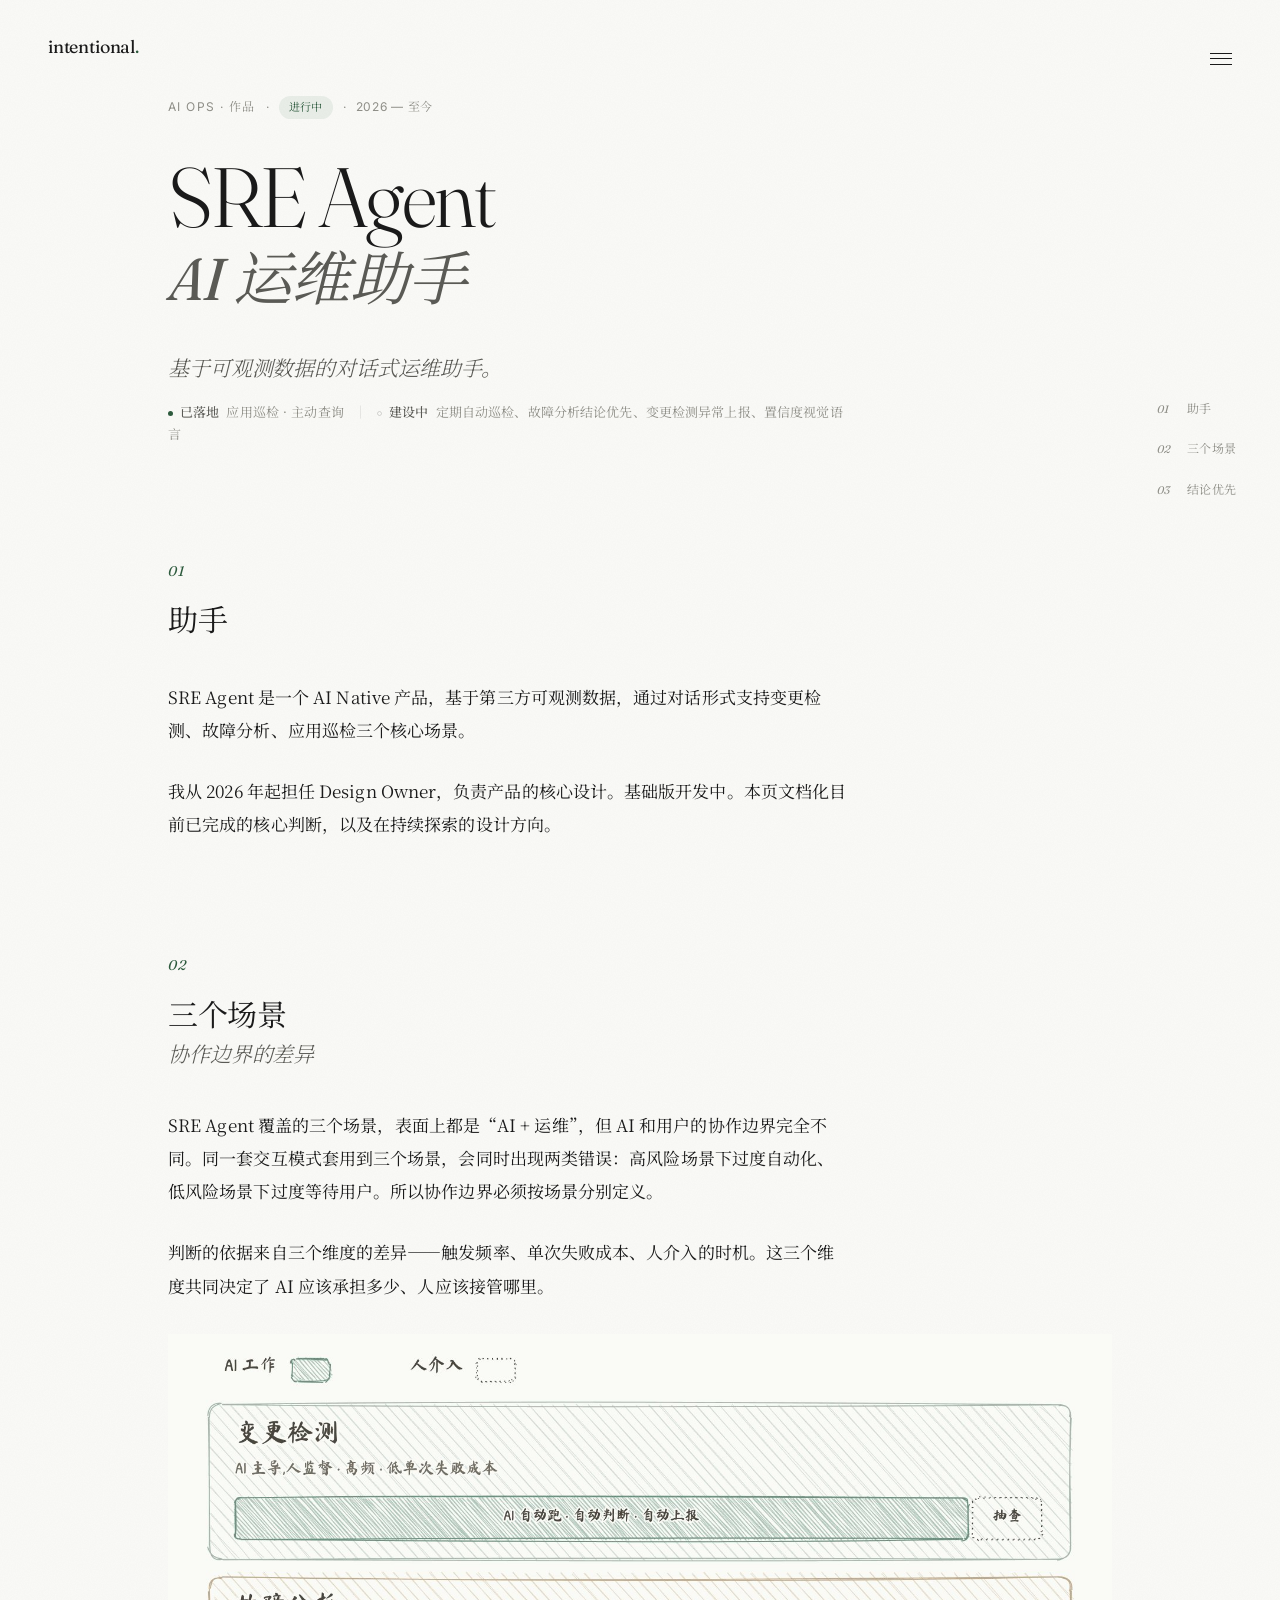
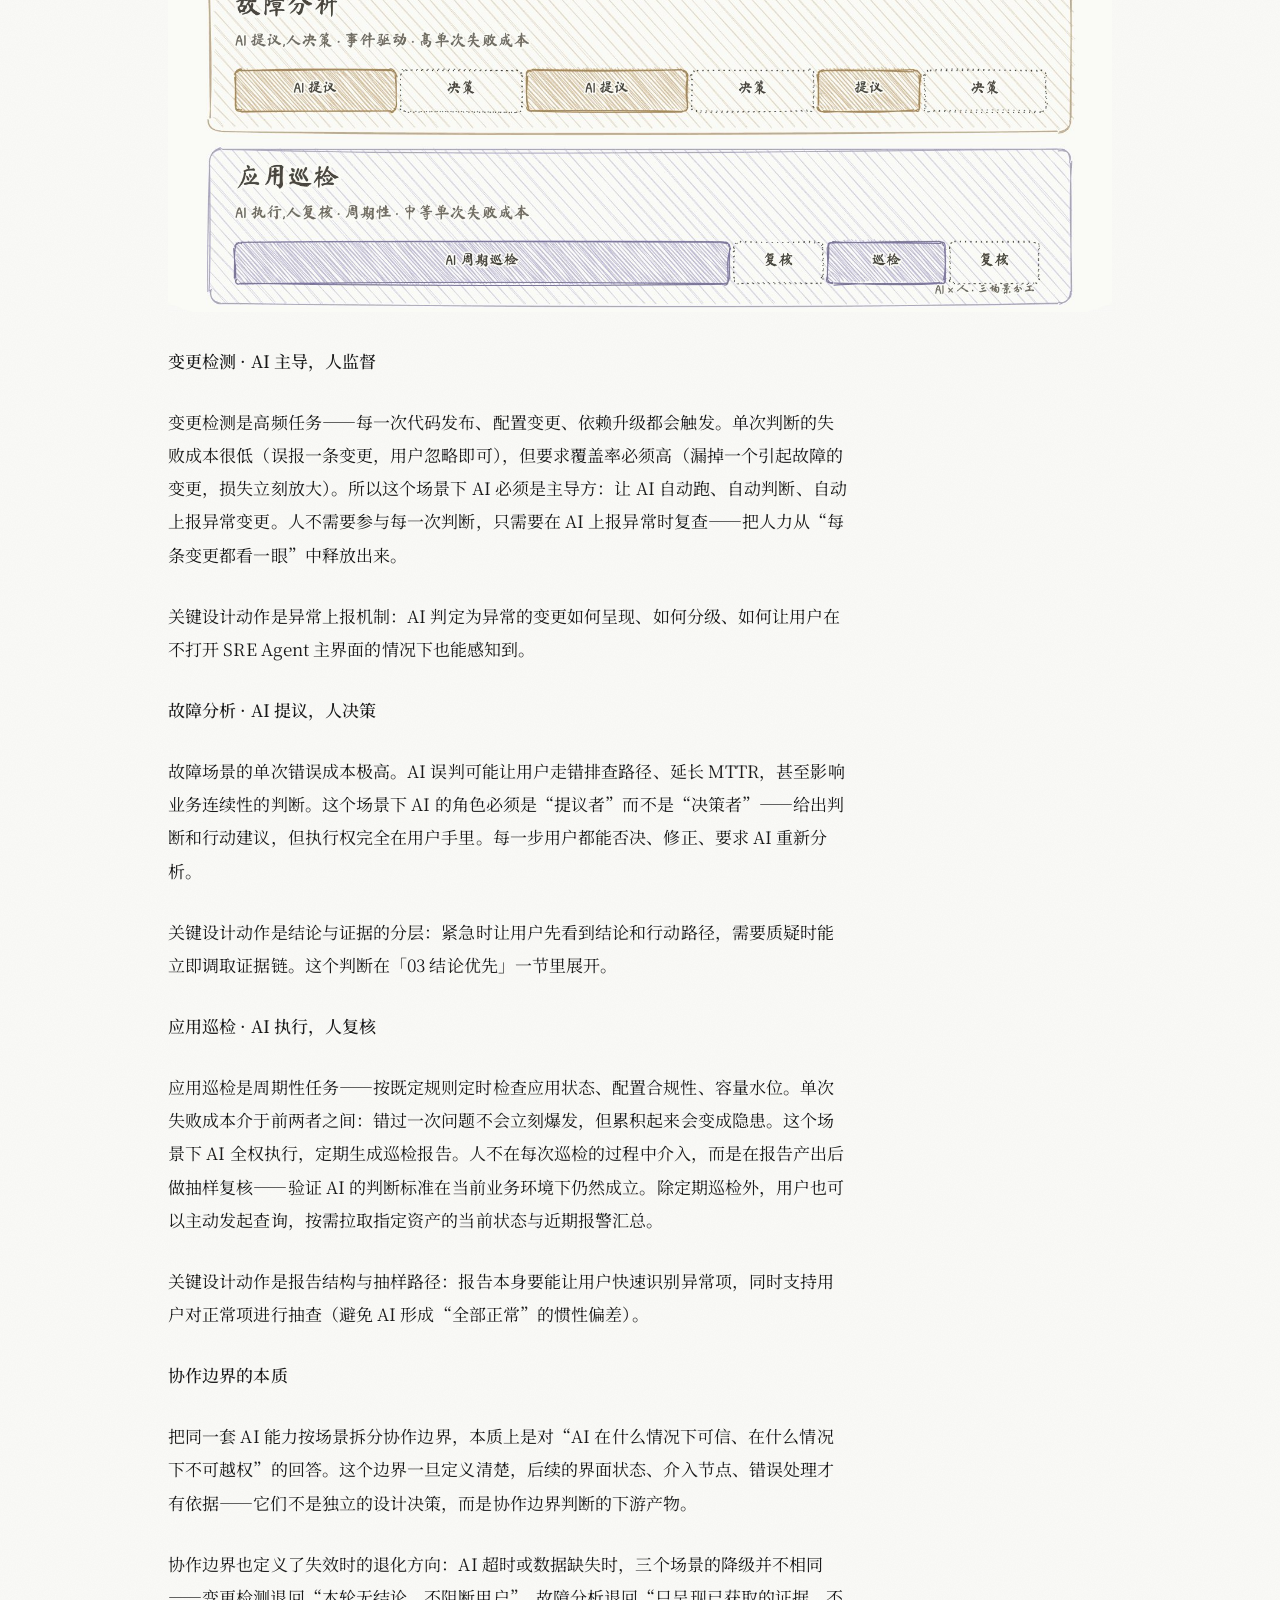
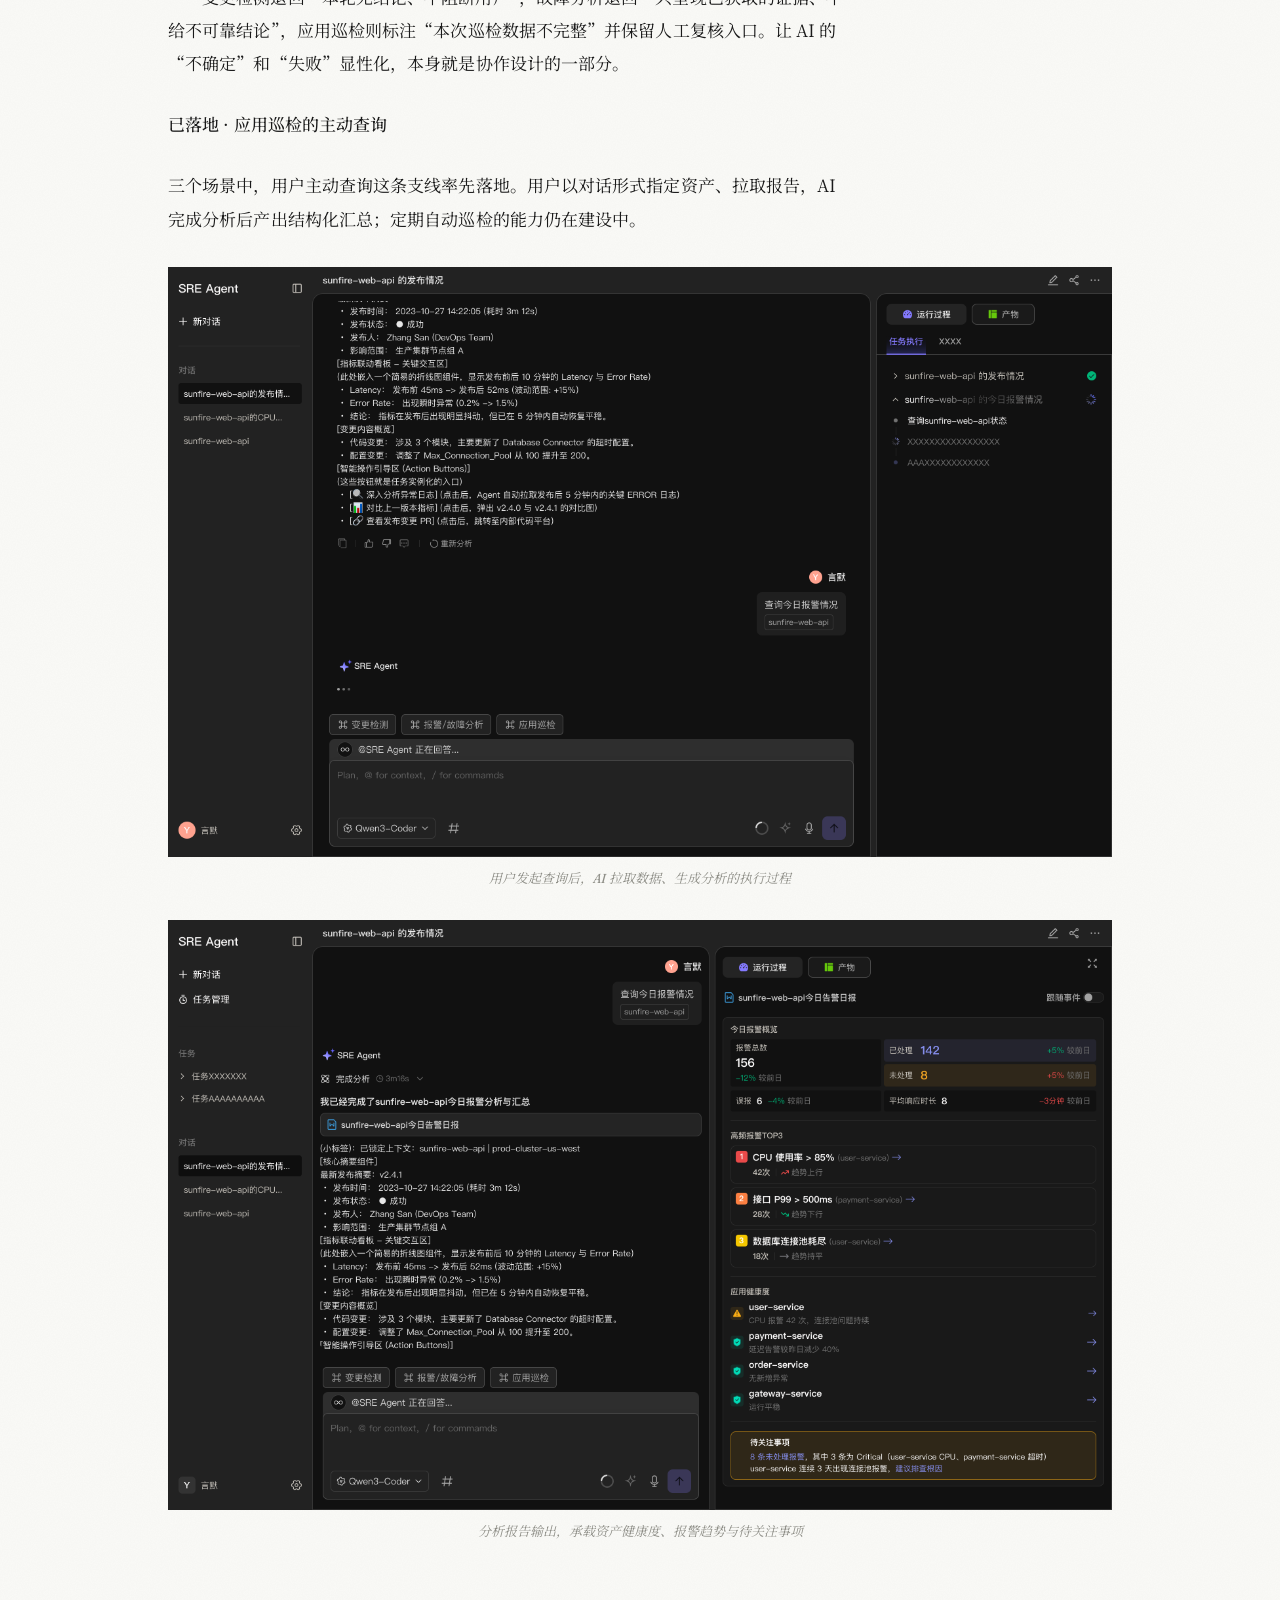
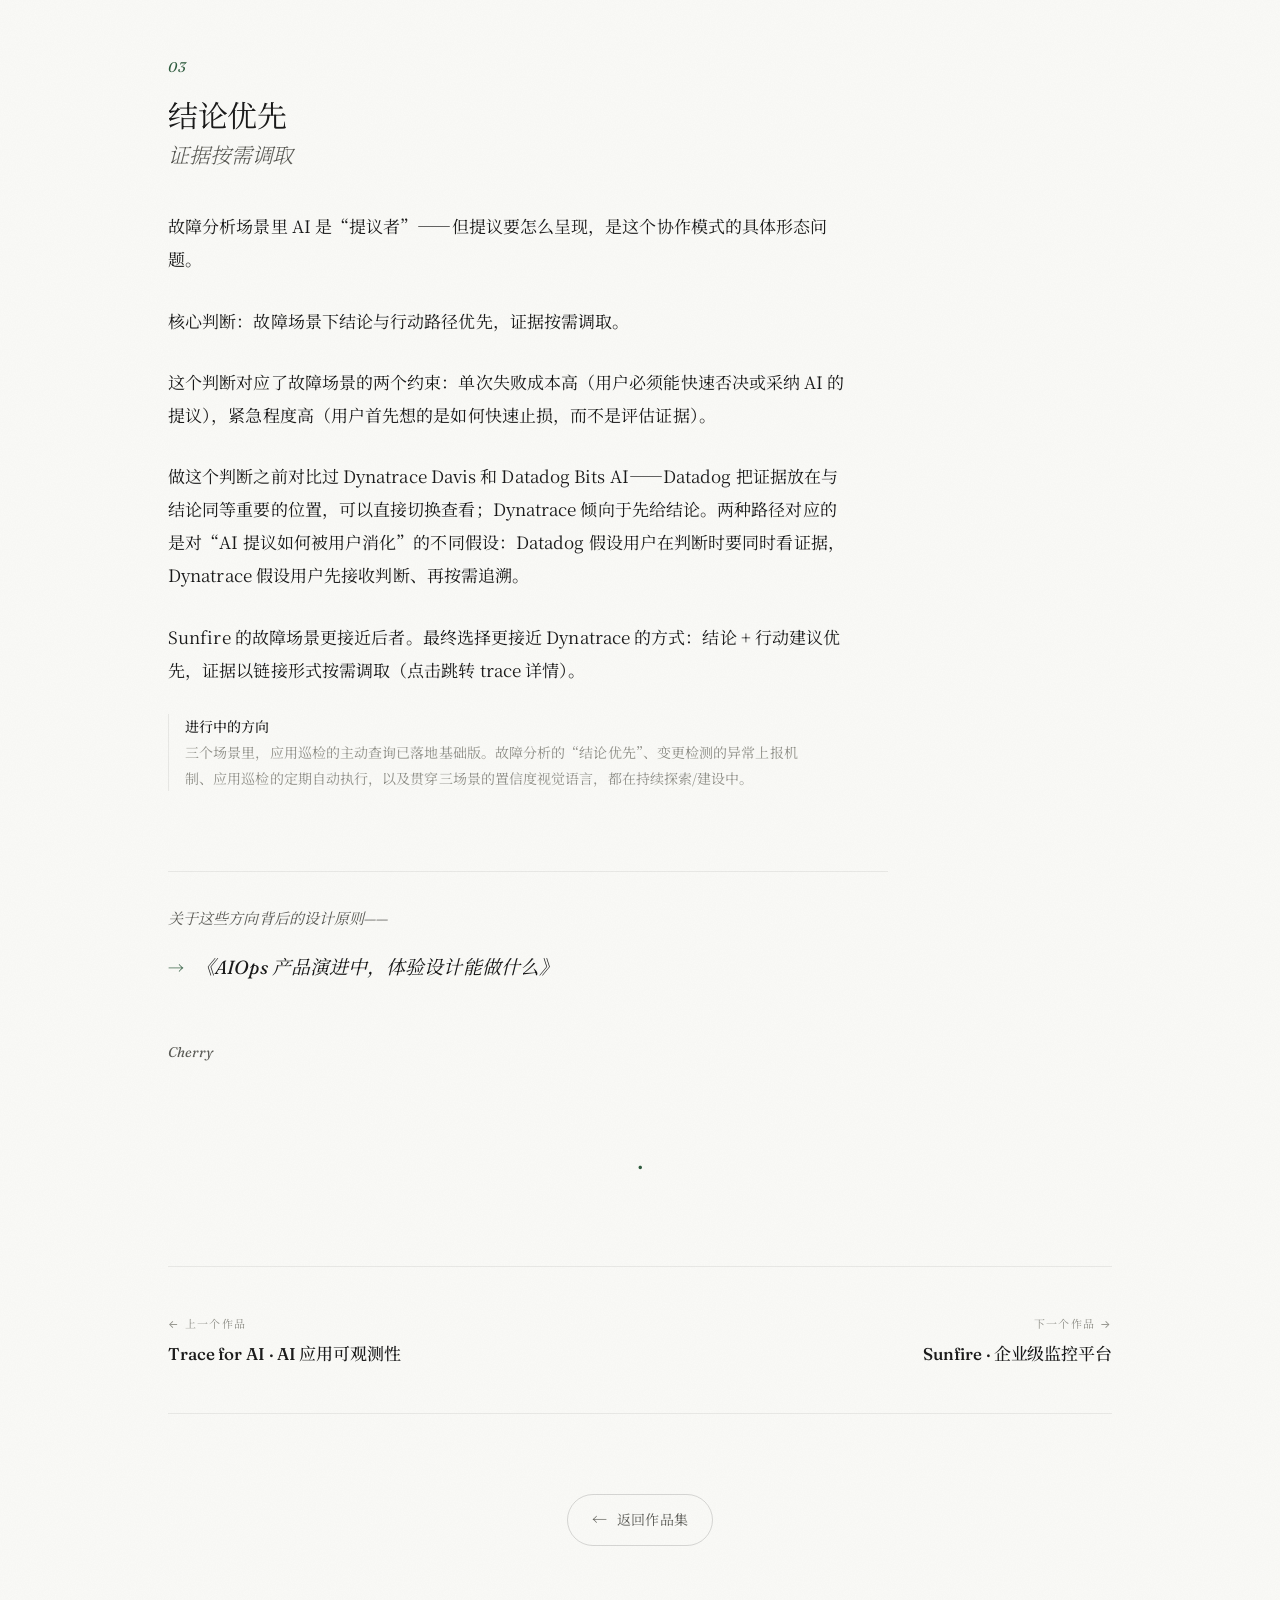
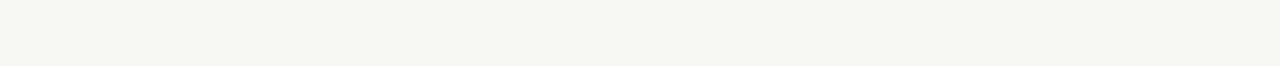
==== commit 5d59e9b4: "Add files via upload" ====
--- a/work/sre-agent.html
+++ b/work/sre-agent.html
@@ -12,7 +12,7 @@
   <!-- Navigation -->
   <nav class="nav" id="nav">
     <div class="container nav-inner">
-      <a href="../index.html#top" class="nav-logo">
+      <a href="../" class="nav-logo">
         <span class="nav-logo-en">intentional<span class="accent-dot">.</span></span>
         <span class="nav-logo-zh">充满意向的设计</span>
       </a>
@@ -29,19 +29,19 @@
     <span class="menu-label">导航 / Menu</span>
     <div class="menu-center">
       <div class="menu-items">
-        <a href="../index.html#top" class="menu-item">
+        <a href="../" class="menu-item">
           <span class="menu-zh">首页</span>
           <span class="menu-en">Home</span>
         </a>
-        <a href="../index.html#work" class="menu-item">
+        <a href="../#work" class="menu-item">
           <span class="menu-zh">作品</span>
           <span class="menu-en">Work</span>
         </a>
-        <a href="../index.html#writing" class="menu-item">
+        <a href="../#writing" class="menu-item">
           <span class="menu-zh">文章</span>
           <span class="menu-en">Writing</span>
         </a>
-        <a href="../index.html#about" class="menu-item">
+        <a href="../#about" class="menu-item">
           <span class="menu-zh">关于</span>
           <span class="menu-en">About</span>
         </a>
@@ -82,6 +82,13 @@
         基于可观测数据的对话式运维助手。
       </p>
 
+      <!-- Stage boundary -->
+      <p class="article-status-line">
+        <span class="status-done">已落地</span>应用巡检 · 主动查询
+        <span class="status-sep">｜</span>
+        <span class="status-wip">建设中</span>定期自动巡检、故障分析结论优先、变更检测异常上报、置信度视觉语言
+      </p>
+
       <!-- Body -->
       <div class="article-body-content">
 
@@ -206,7 +213,7 @@
 
       <!-- Back -->
       <div class="article-back">
-        <a href="../index.html#work" class="back-link">
+        <a href="../#work" class="back-link">
           <span class="back-arrow">←</span>
           <span>返回作品集</span>
         </a>
--- a/assets/style.css
+++ b/assets/style.css
@@ -934,6 +934,48 @@
   max-width: 680px;
 }
 
+/* === Stage status line (work hero) === */
+.article-status-line {
+  font-family: var(--sans);
+  font-size: 13px;
+  line-height: 1.7;
+  color: var(--text-tertiary);
+  letter-spacing: 0.01em;
+  margin-top: -24px;
+  margin-bottom: 44px;
+  max-width: 680px;
+}
+.article-status-line .status-done,
+.article-status-line .status-wip {
+  font-weight: 500;
+  color: var(--text-secondary);
+  margin-right: 7px;
+}
+.article-status-line .status-done::before {
+  content: "";
+  display: inline-block;
+  width: 5px;
+  height: 5px;
+  border-radius: 50%;
+  background: var(--accent);
+  margin-right: 7px;
+  vertical-align: middle;
+}
+.article-status-line .status-wip::before {
+  content: "";
+  display: inline-block;
+  width: 5px;
+  height: 5px;
+  border-radius: 50%;
+  border: 1px solid var(--border-strong);
+  margin-right: 7px;
+  vertical-align: middle;
+}
+.article-status-line .status-sep {
+  color: var(--border-strong);
+  margin: 0 6px;
+}
+
 /* === Byline === */
 .article-byline {
   display: flex;
@@ -1669,10 +1711,7 @@
   height: auto;
   border-radius: 0;
   border: none;
-  box-shadow:
-    0 1px 2px rgba(26, 26, 26, 0.04),
-    0 8px 24px rgba(26, 26, 26, 0.06),
-    0 24px 56px rgba(26, 26, 26, 0.04);
+  box-shadow: none;
 }
 
 /* === Work figure clean: 无阴影、无背景，融进文案的图（用于信息图、SVG 等）=== */
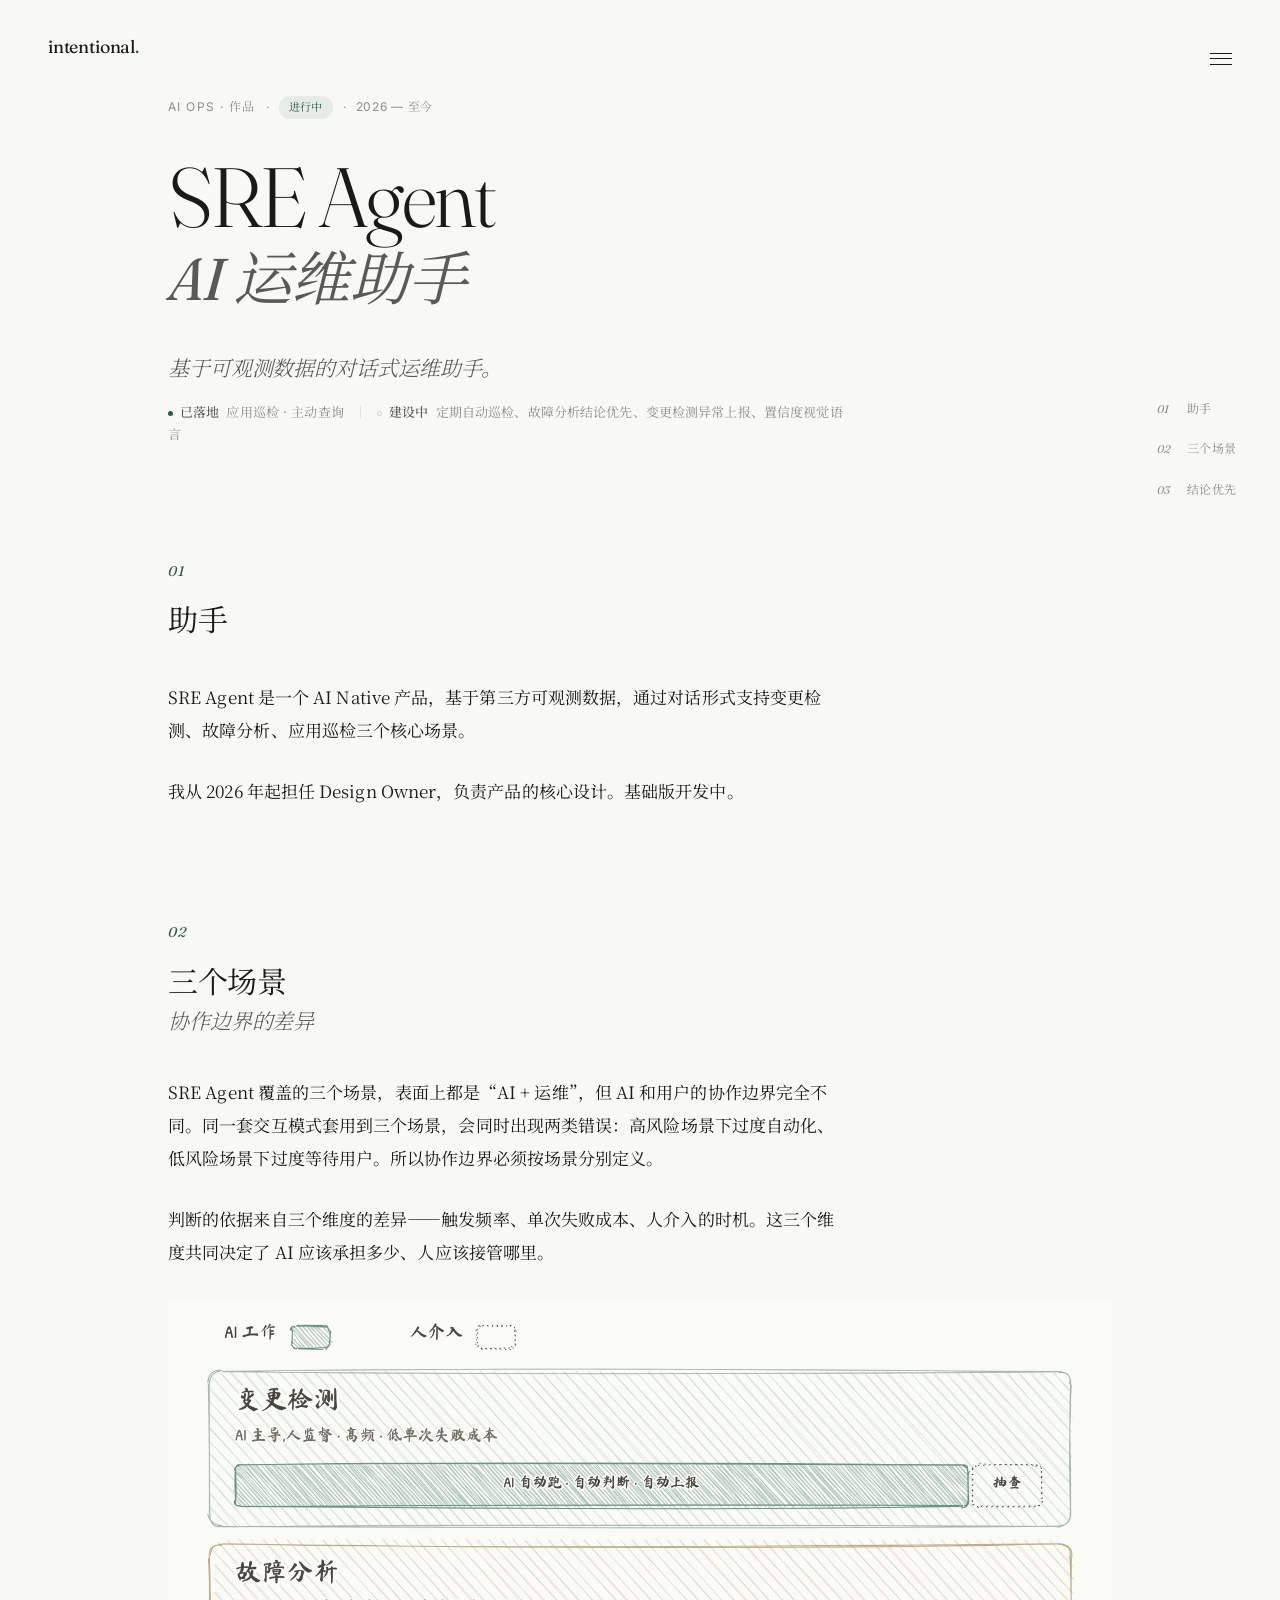
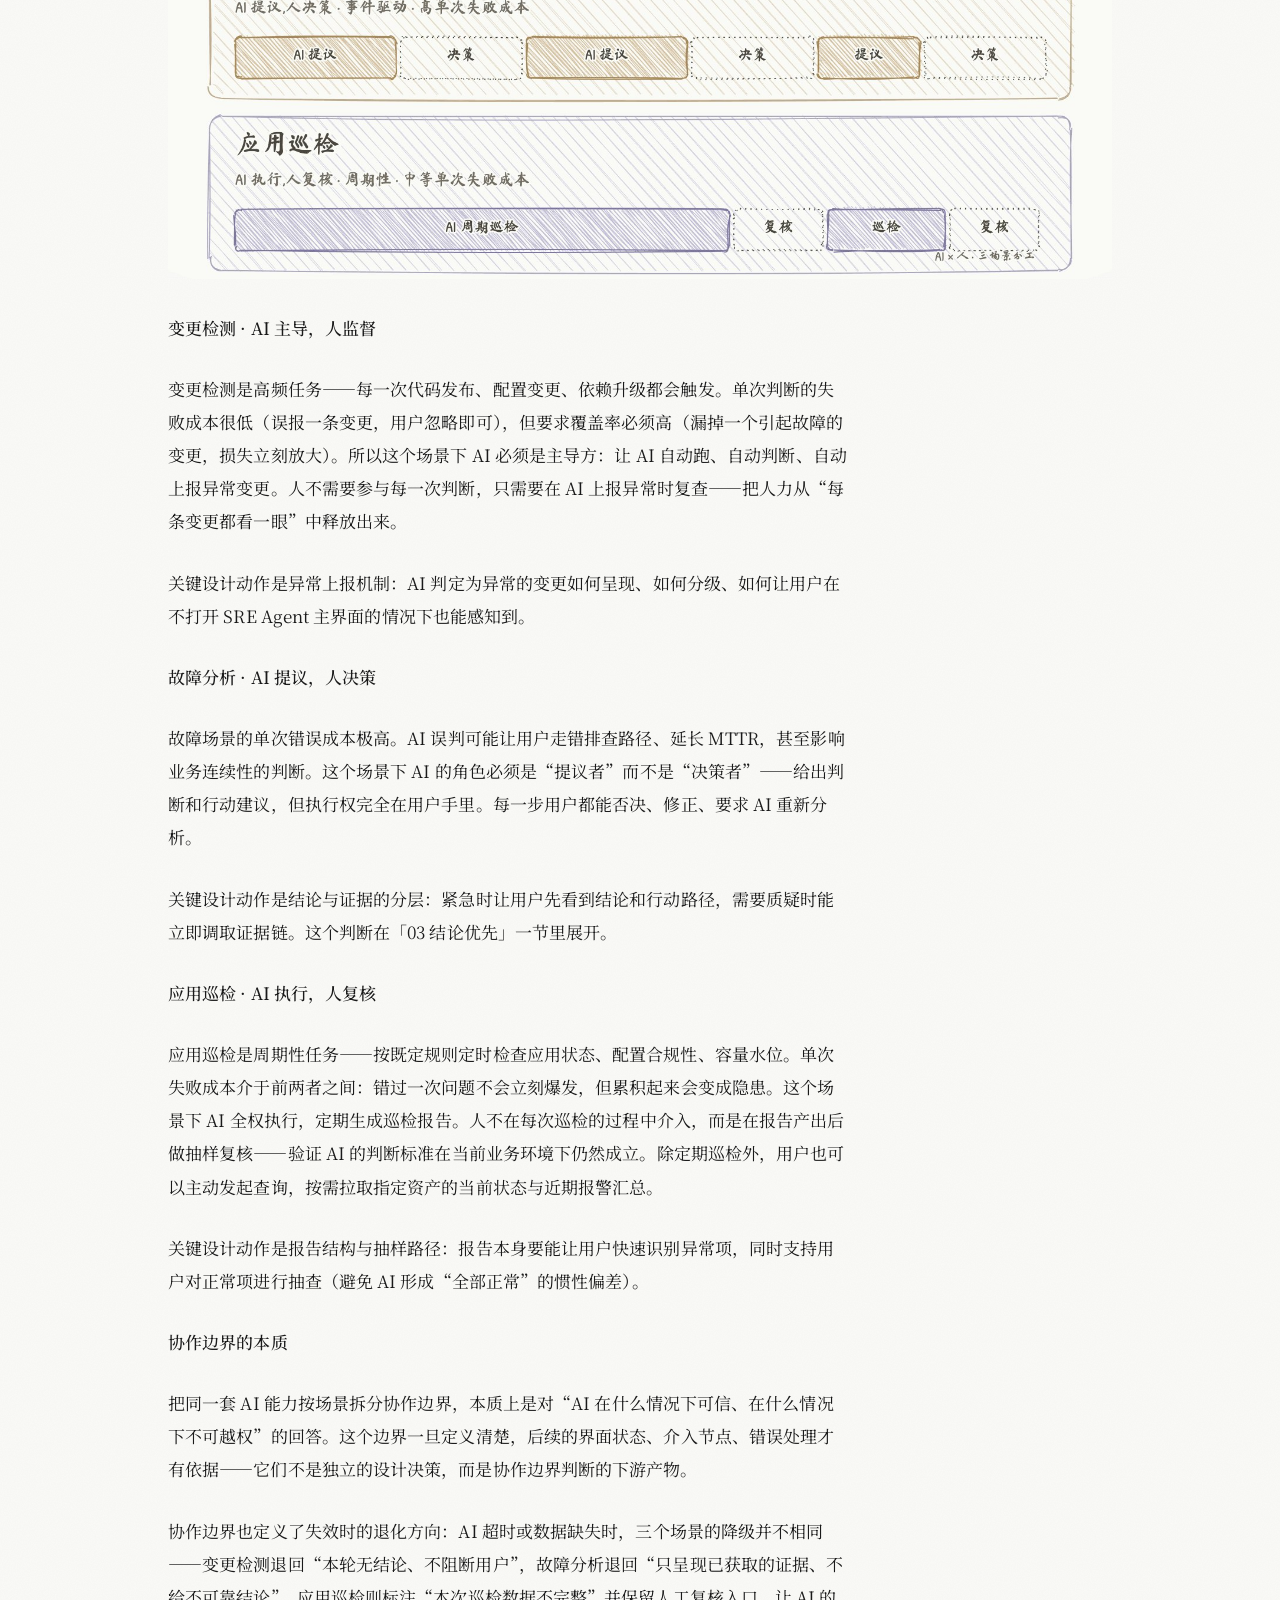
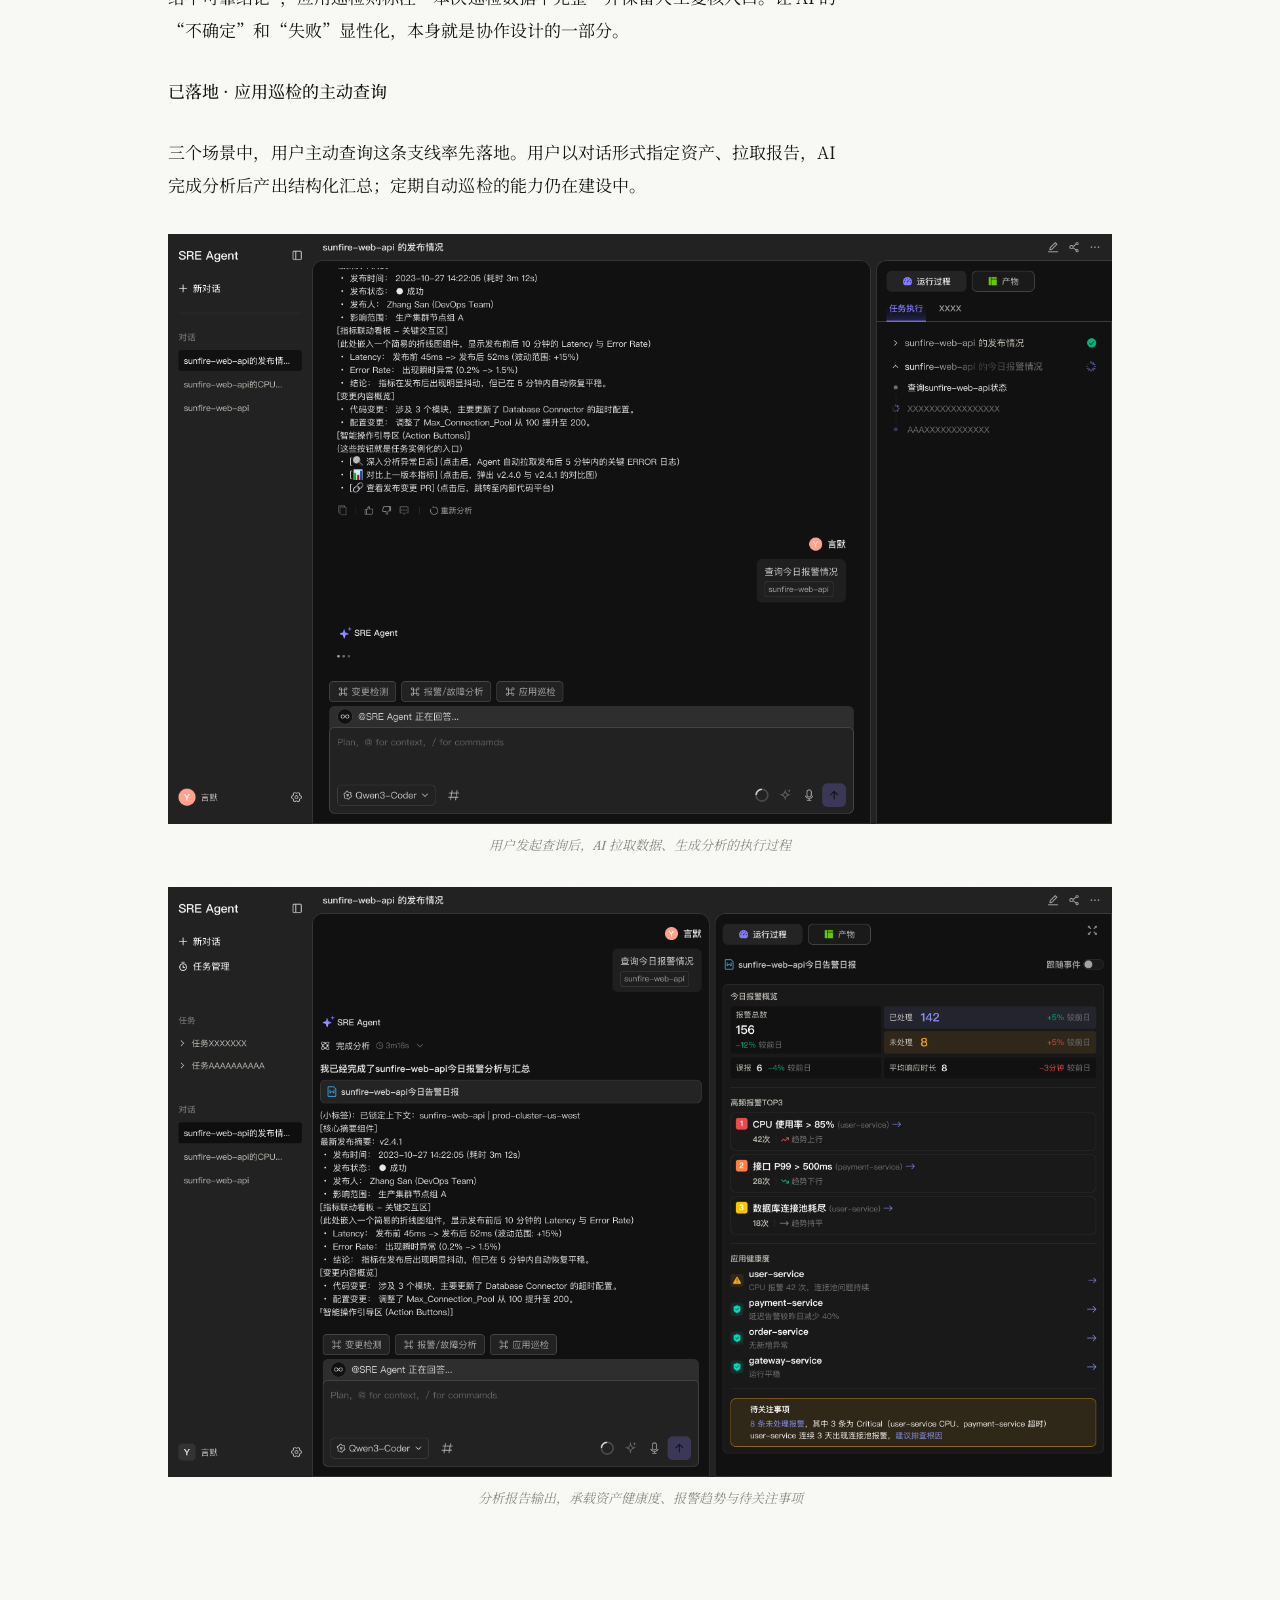
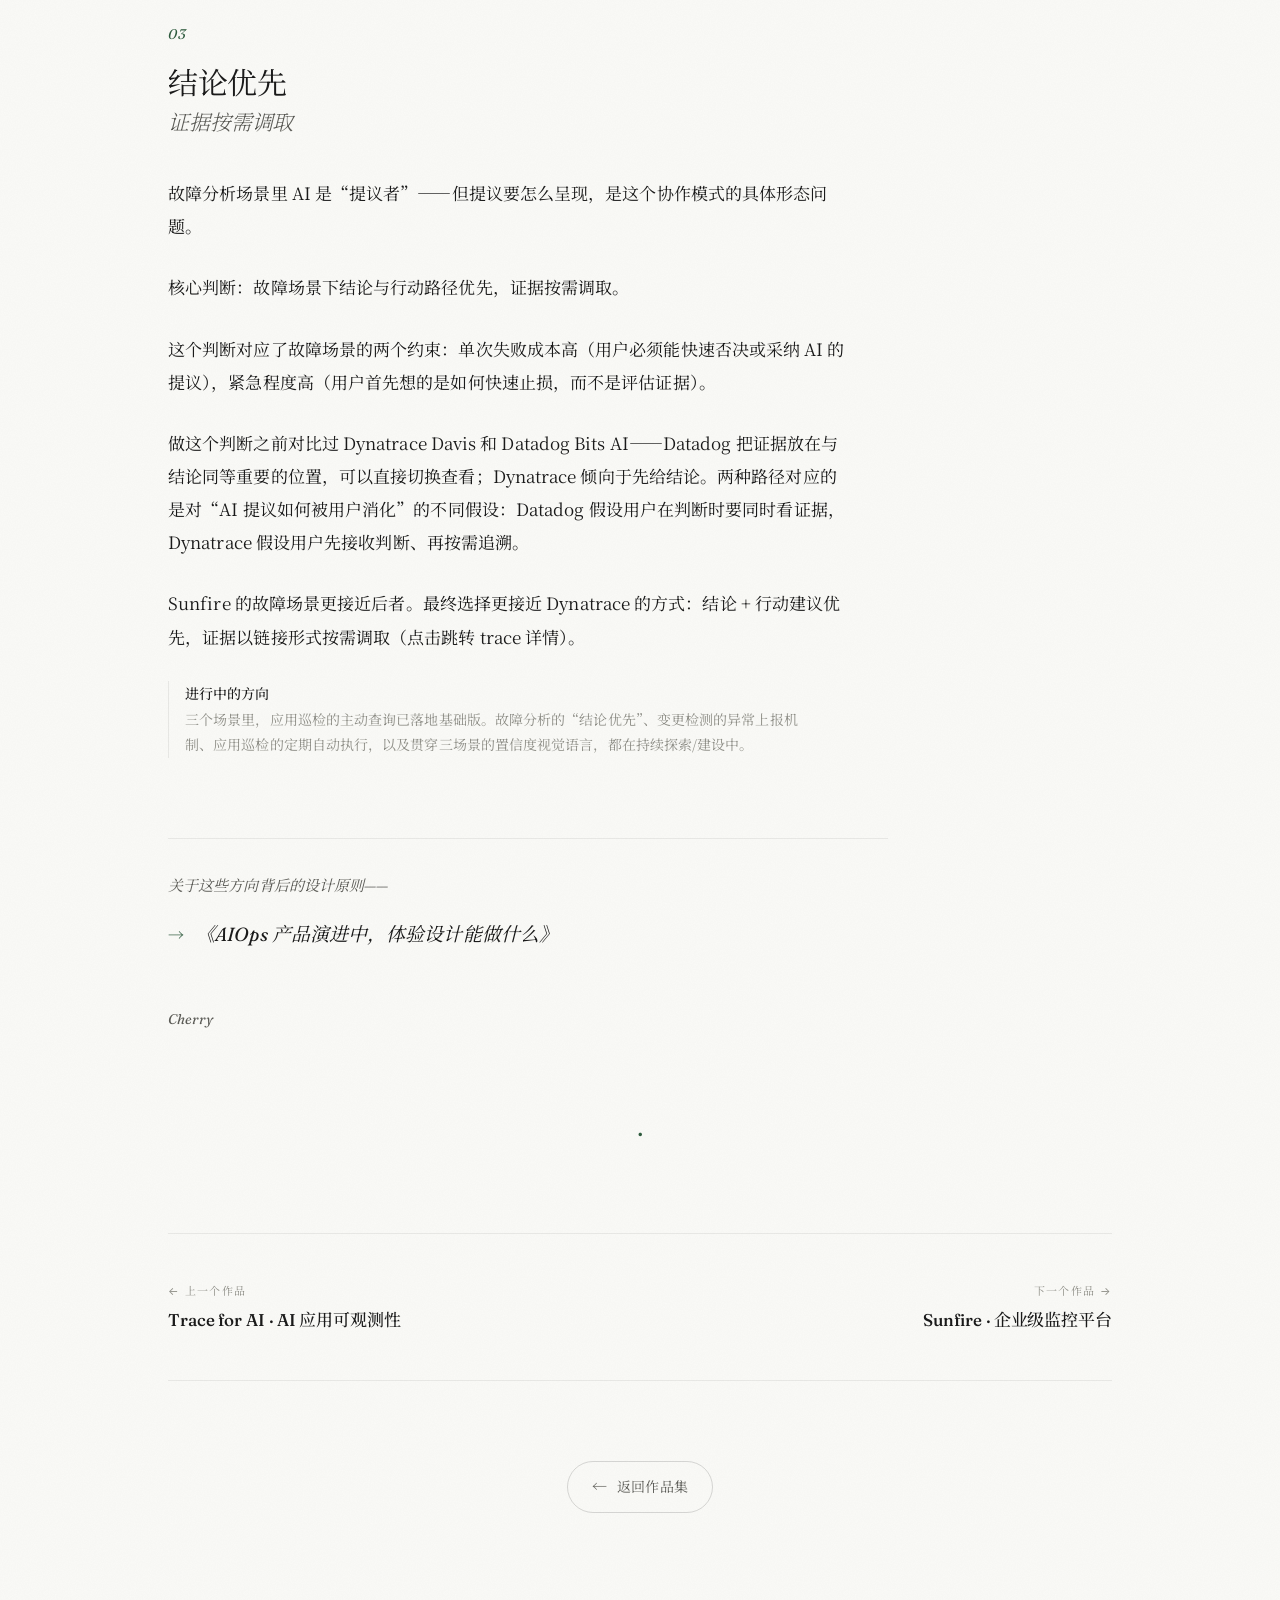
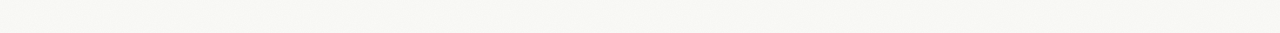
==== commit 802747e8: "Add files via upload" ====
--- a/work/sre-agent.html
+++ b/work/sre-agent.html
@@ -100,7 +100,7 @@
 
         <p>SRE Agent 是一个 AI Native 产品，基于第三方可观测数据，通过对话形式支持变更检测、故障分析、应用巡检三个核心场景。</p>
 
-        <p>我从 2026 年起担任 Design Owner，负责产品的核心设计。基础版开发中。本页文档化目前已完成的核心判断，以及在持续探索的设计方向。</p>
+        <p>我从 2026 年起担任 Design Owner，负责产品的核心设计。基础版开发中。</p>
 
         <!-- Chapter 02 · 三个场景 -->
         <div class="judgment" id="chapter-2">
--- a/assets/style.css
+++ b/assets/style.css
@@ -2167,3 +2167,118 @@
   opacity: 0.6;
   font-size: 0.9em;
 }
+
+/* ============================================================
+   Lightbox · 点击放大（全站作品图 .work-figure img）
+   追加于文末，不改动既有规则
+   ============================================================ */
+.work-figure img { cursor: zoom-in; }
+
+.lb-overlay {
+  position: fixed;
+  inset: 0;
+  z-index: 1000;
+  display: flex;
+  align-items: center;
+  justify-content: center;
+  padding: 3vh 3vw;
+  box-sizing: border-box;
+  background: rgba(15, 16, 20, 0.92);
+  opacity: 0;
+  visibility: hidden;
+  transition: opacity 0.22s ease, visibility 0.22s ease;
+  cursor: zoom-out;
+}
+.lb-overlay.is-open { opacity: 1; visibility: visible; }
+
+.lb-stage {
+  max-width: 94vw;
+  max-height: 90vh;
+  overflow: auto;
+  display: flex;
+  align-items: center;
+  justify-content: center;
+  -webkit-overflow-scrolling: touch;
+}
+.lb-overlay img {
+  display: block;
+  max-width: 94vw;
+  max-height: 90vh;
+  width: auto;
+  height: auto;
+  object-fit: contain;
+  border-radius: 6px;
+  box-shadow: 0 24px 80px rgba(0, 0, 0, 0.5);
+  cursor: zoom-in;              /* 可再点放到原始尺寸 */
+}
+.lb-overlay.is-actual .lb-stage { align-items: flex-start; justify-content: flex-start; }
+.lb-overlay.is-actual img {
+  max-width: none;
+  max-height: none;
+  cursor: zoom-out;            /* 点回到适应视口 */
+}
+/* SVG 仅有 viewBox、无固有宽高：给定宽度，避免在 lightbox 里 width:auto 塌成空白（矢量放大无损）*/
+.lb-overlay img[src$=".svg"] { width: 94vw; height: auto; }
+.lb-overlay.is-actual img[src$=".svg"] { width: 94vw; }
+
+.lb-caption {
+  position: fixed;
+  left: 0; right: 0; bottom: 0;
+  padding: 14px 20px calc(14px + env(safe-area-inset-bottom, 0px));
+  font-size: 13px;
+  line-height: 1.55;
+  color: rgba(255, 255, 255, 0.82);
+  text-align: center;
+  background: linear-gradient(to top, rgba(0, 0, 0, 0.55), rgba(0, 0, 0, 0));
+  pointer-events: none;
+}
+.lb-hint {
+  position: fixed;
+  top: 18px; left: 20px;
+  font-size: 12px;
+  color: rgba(255, 255, 255, 0.5);
+  pointer-events: none;
+}
+.lb-close {
+  position: fixed;
+  top: 14px; right: 18px;
+  width: 40px; height: 40px;
+  border: none;
+  border-radius: 50%;
+  background: rgba(255, 255, 255, 0.12);
+  color: #fff;
+  font-size: 24px;
+  line-height: 40px;
+  text-align: center;
+  cursor: pointer;
+  transition: background 0.15s ease;
+}
+.lb-close:hover { background: rgba(255, 255, 255, 0.24); }
+
+body.lb-lock { overflow: hidden; }
+
+@media (prefers-reduced-motion: reduce) {
+  .lb-overlay { transition: none; }
+}
+
+/* === 数据大屏（上下全宽，图可点开放大） === */
+#more-work { border-top: 0; }
+.bigscreen-figure { margin: 0; }
+.bigscreen-figure img {
+  border-radius: 6px;
+  border: 0.5px solid var(--border);
+}
+.bigscreen-cap { max-width: 700px; margin-top: 28px; }
+.bigscreen-cap .cap-title {
+  font-family: var(--serif);
+  font-size: 20px;
+  font-weight: 400;
+  color: var(--text-primary);
+  letter-spacing: -0.01em;
+  margin-bottom: 12px;
+}
+.bigscreen-cap .cap-desc {
+  font-size: 14.5px;
+  line-height: 1.7;
+  color: var(--text-secondary);
+}
